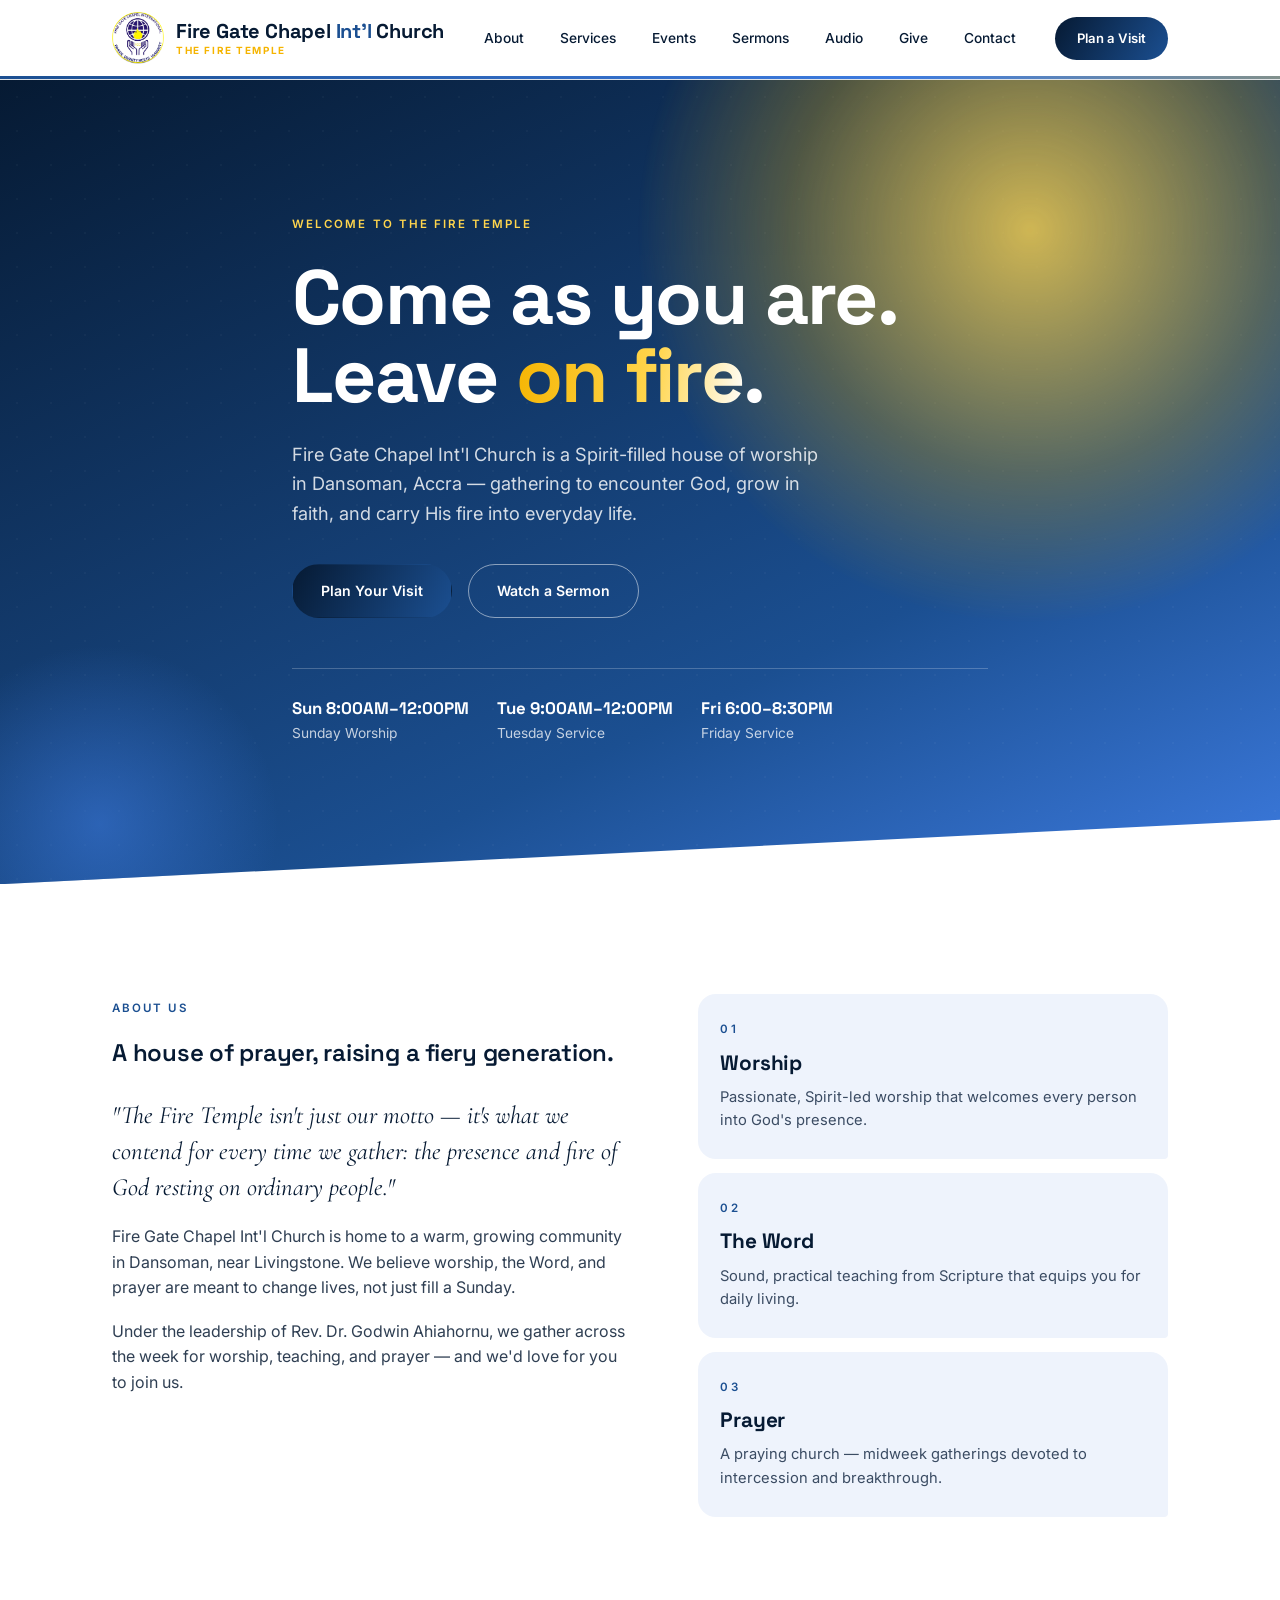
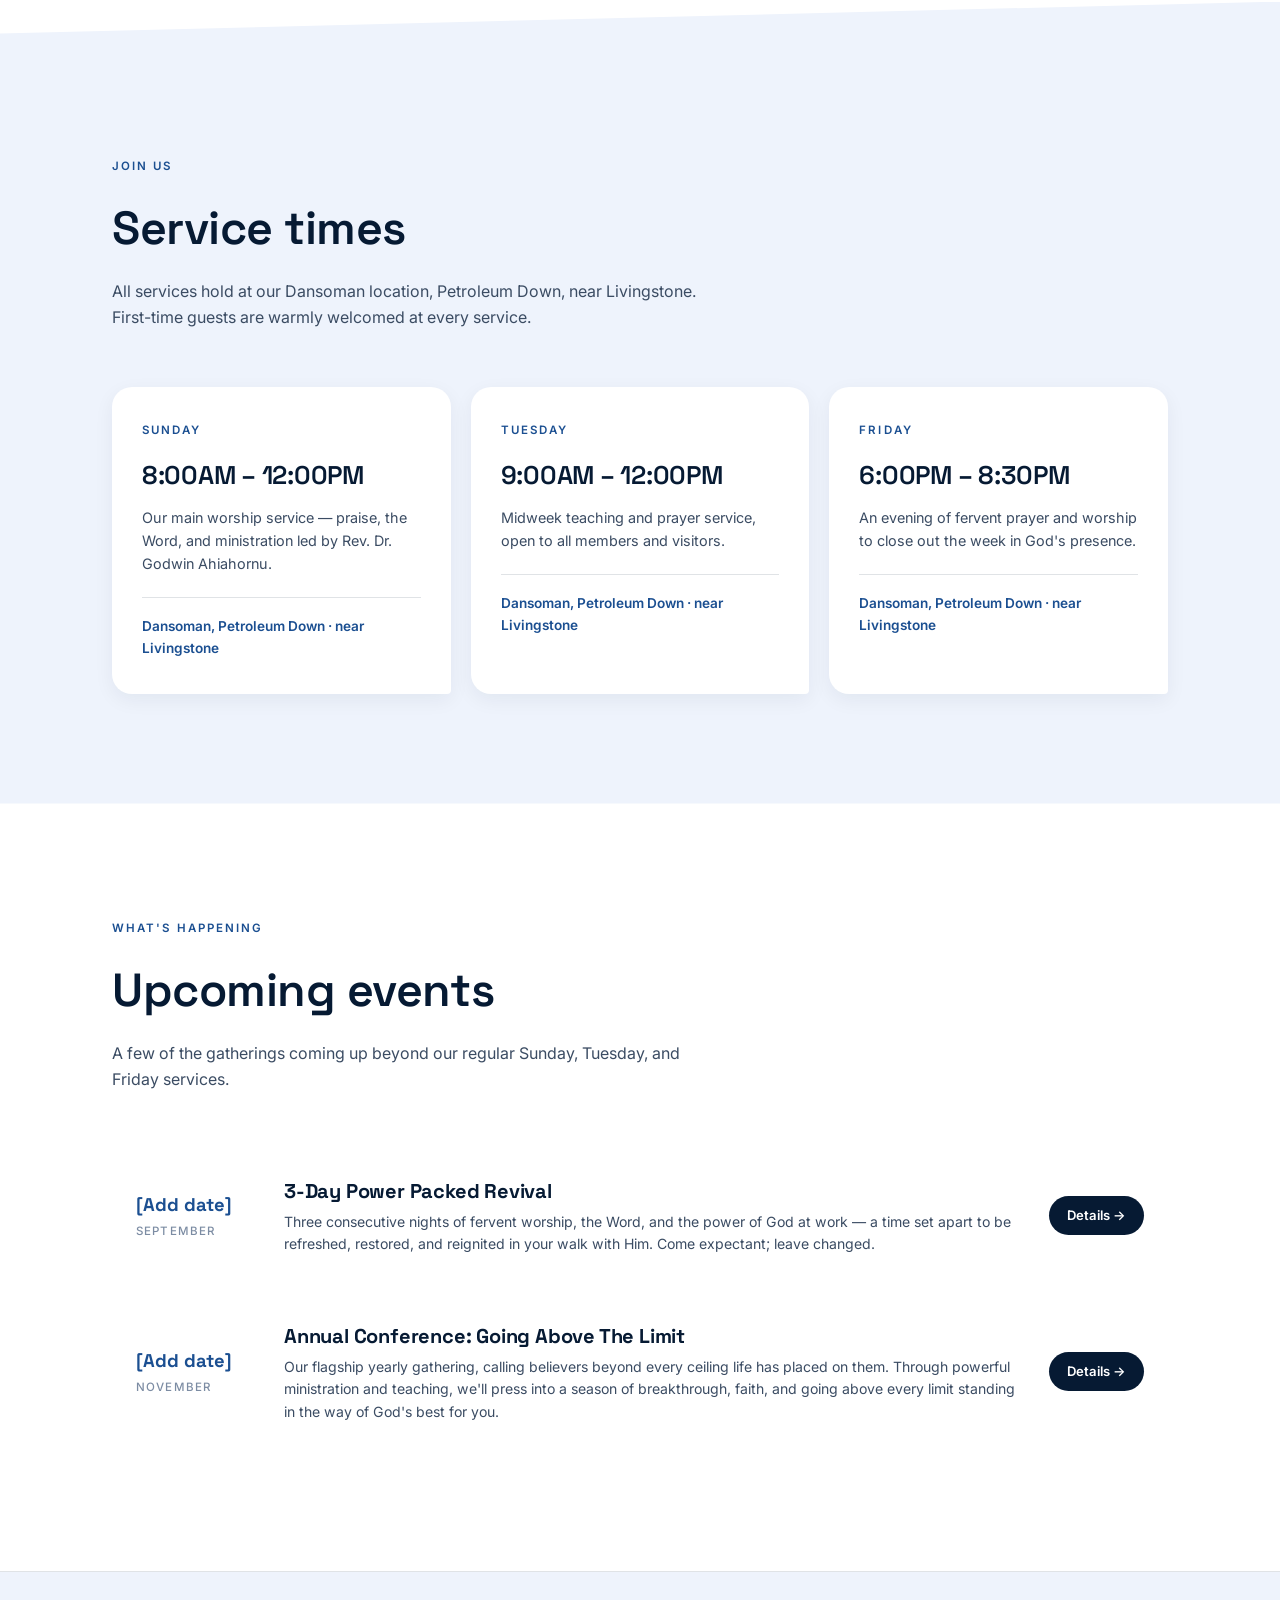
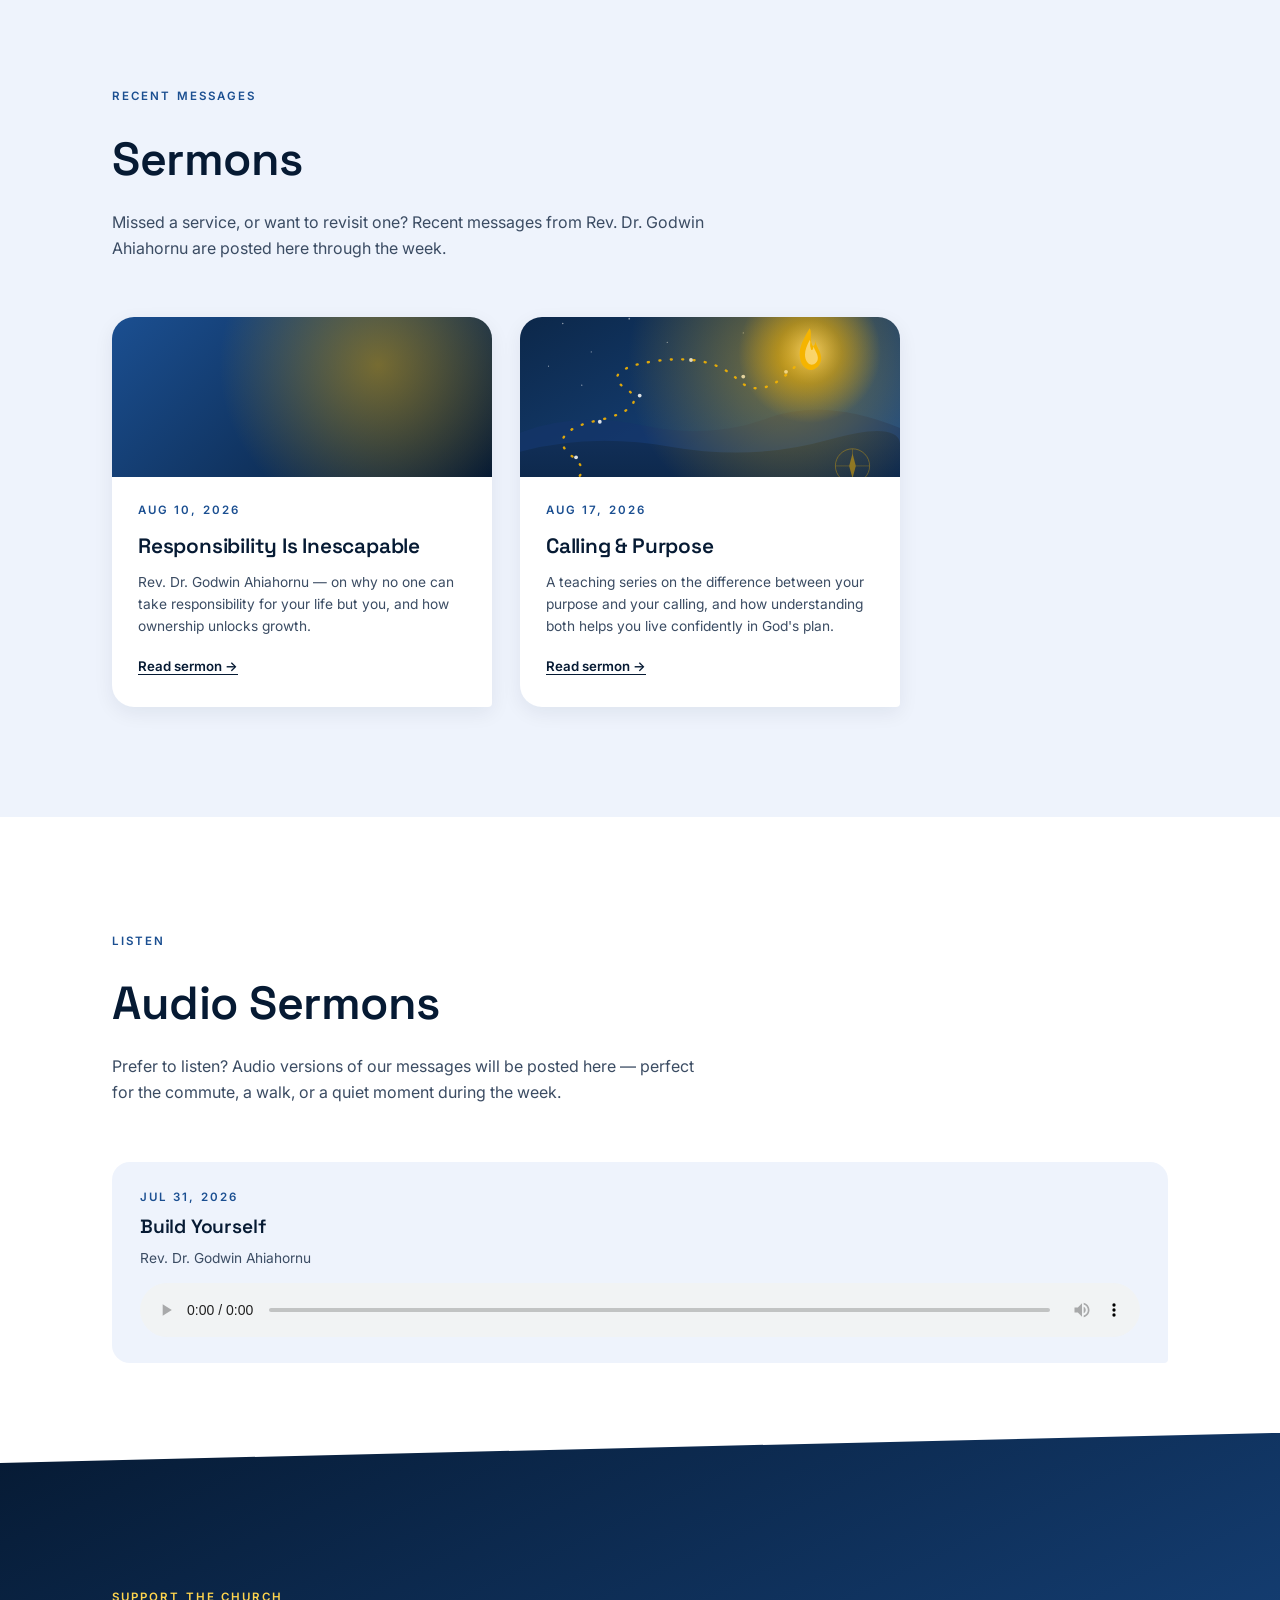
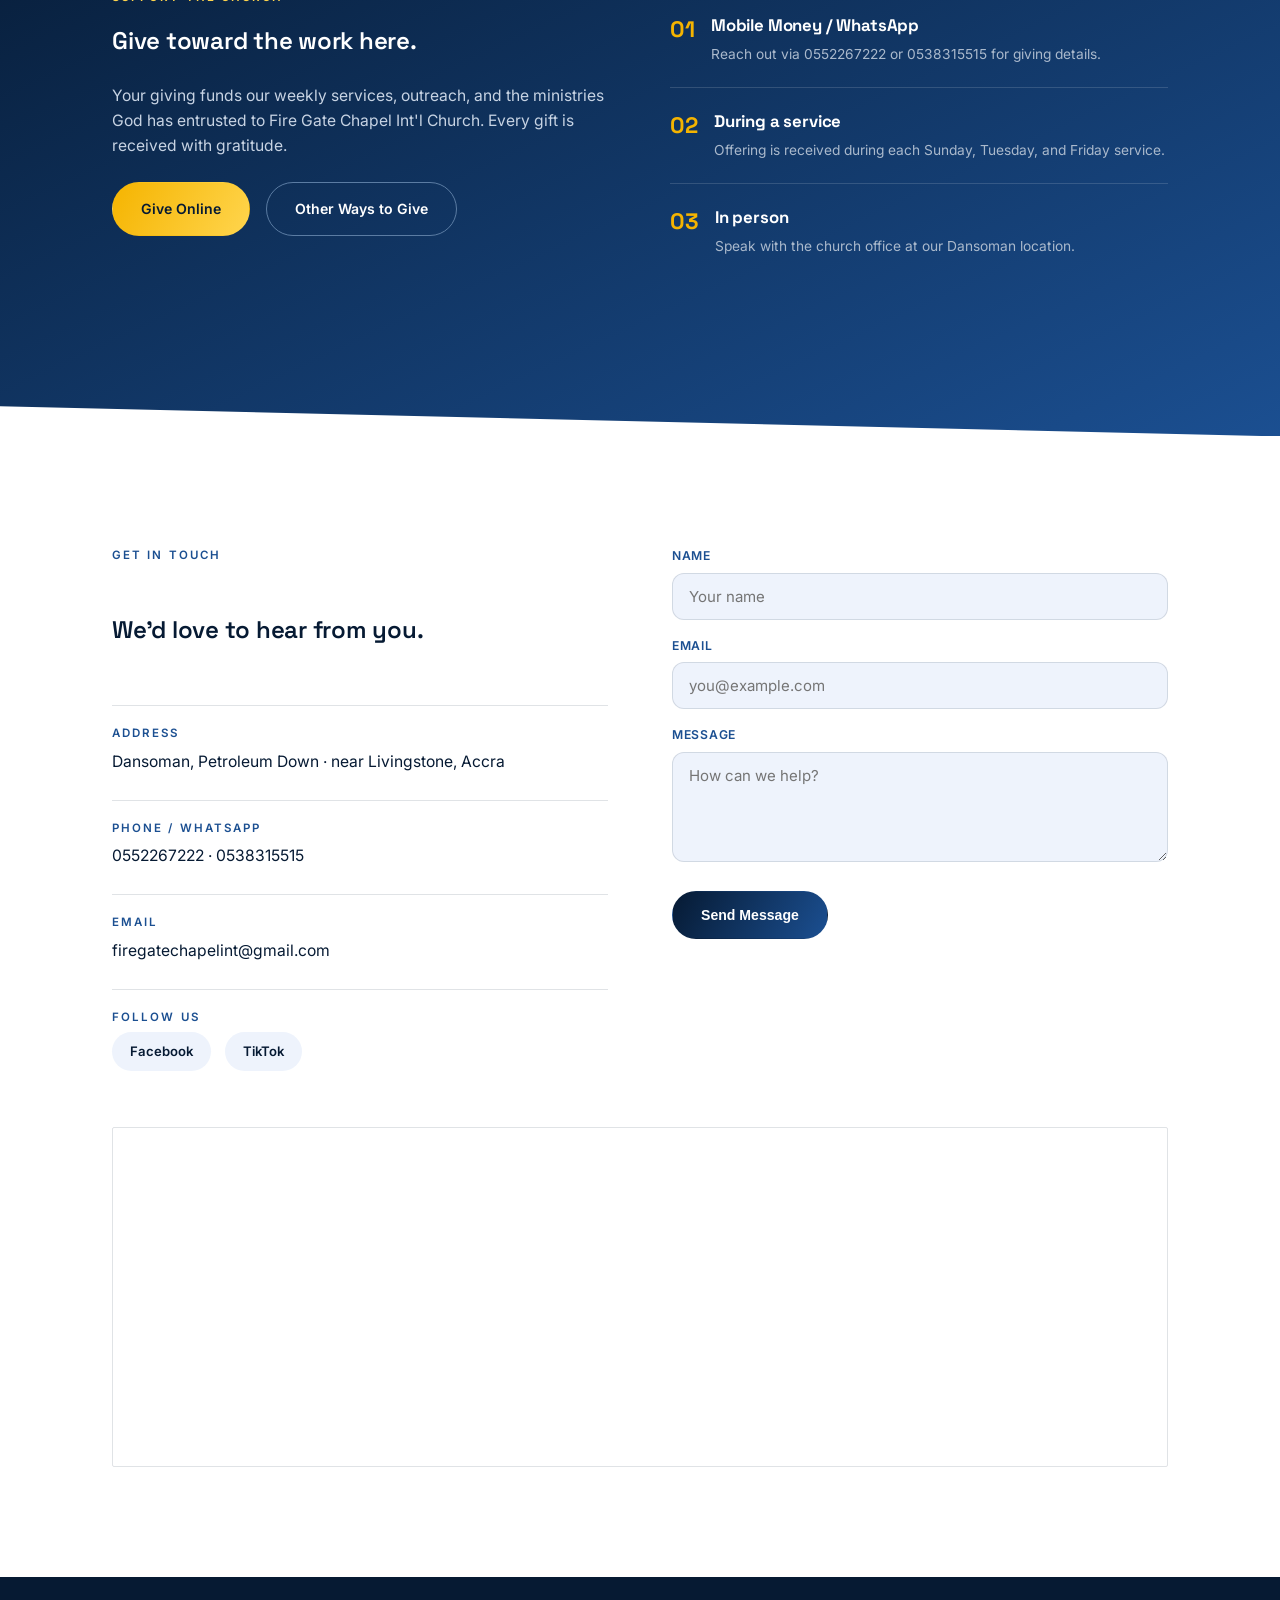
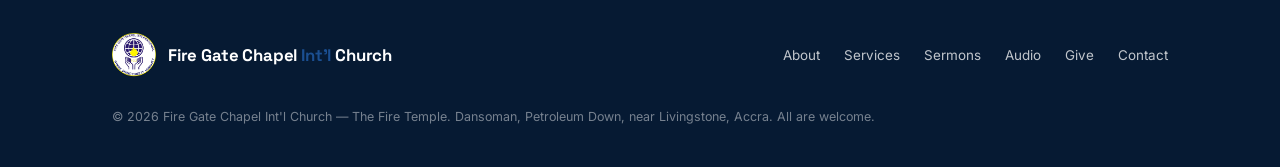
==== index.html @ 4eb9dcc4 "Add files via upload" ====
<!DOCTYPE html>
<html lang="en">
<head>
<meta charset="UTF-8">
<meta name="viewport" content="width=device-width, initial-scale=1.0">
<title>Fire Gate Chapel Int'l Church &mdash; The Fire Temple</title>
<link rel="preconnect" href="https://fonts.googleapis.com">
<link rel="preconnect" href="https://fonts.gstatic.com" crossorigin>
<link href="https://fonts.googleapis.com/css2?family=Cormorant:ital,wght@0,400;0,500;0,600;1,500&family=Space+Grotesk:wght@500;600;700&family=Inter:wght@400;500;600;700&display=swap" rel="stylesheet">
<link rel="stylesheet" href="style.css">
</head>
<body>

<header>
  <nav class="wrap">
    <div class="brand-lockup">
      <img src="logo.png" alt="Fire Gate Chapel Int'l Church logo" class="logo-img">
      <div class="brand">Fire Gate Chapel <span>Int'l</span> Church<small>The Fire Temple</small></div>
    </div>
    <div class="navlinks">
      <a href="#about">About</a>
      <a href="#services">Services</a>
      <a href="#events">Events</a>
      <a href="#sermons">Sermons</a>
      <a href="#audio-sermons">Audio</a>
      <a href="#give">Give</a>
      <a href="#contact">Contact</a>
    </div>
    <a class="nav-cta" href="#services">Plan a Visit</a>
  </nav>
</header>

<section class="hero">
  <div class="glow" aria-hidden="true"></div>
  <div class="glow-small" aria-hidden="true"></div>
  <div class="wrap hero-inner">
    <span class="eyebrow">Welcome to the Fire Temple</span>
    <h1>Come as you are.<br>Leave <em>on fire</em>.</h1>
    <p class="lede">Fire Gate Chapel Int'l Church is a Spirit-filled house of worship in Dansoman, Accra &mdash; gathering to encounter God, grow in faith, and carry His fire into everyday life.</p>
    <div class="hero-actions">
      <a class="btn btn-primary" href="#services">Plan Your Visit</a>
      <a class="btn btn-ghost" href="#sermons">Watch a Sermon</a>
    </div>
    <div class="hero-times">
      <div><strong>Sun 8:00AM&ndash;12:00PM</strong>Sunday Worship</div>
      <div><strong>Tue 9:00AM&ndash;12:00PM</strong>Tuesday Service</div>
      <div><strong>Fri 6:00&ndash;8:30PM</strong>Friday Service</div>
    </div>
  </div>
</section>

<section id="about">
  <div class="wrap about-grid">
    <div class="about-copy reveal">
      <span class="eyebrow">About us</span>
      <h2 style="margin:14px 0 26px;">A house of prayer, raising a fiery generation.</h2>
      <p>"The Fire Temple isn't just our motto &mdash; it's what we contend for every time we gather: the presence and fire of God resting on ordinary people."</p>
      <p>Fire Gate Chapel Int'l Church is home to a warm, growing community in Dansoman, near Livingstone. We believe worship, the Word, and prayer are meant to change lives, not just fill a Sunday.</p>
      <p>Under the leadership of Rev. Dr. Godwin Ahiahornu, we gather across the week for worship, teaching, and prayer &mdash; and we'd love for you to join us.</p>
    </div>
    <div class="values">
      <div class="value reveal">
        <span class="eyebrow">01</span>
        <h3>Worship</h3>
        <p>Passionate, Spirit-led worship that welcomes every person into God's presence.</p>
      </div>
      <div class="value reveal">
        <span class="eyebrow">02</span>
        <h3>The Word</h3>
        <p>Sound, practical teaching from Scripture that equips you for daily living.</p>
      </div>
      <div class="value reveal">
        <span class="eyebrow">03</span>
        <h3>Prayer</h3>
        <p>A praying church &mdash; midweek gatherings devoted to intercession and breakthrough.</p>
      </div>
    </div>
  </div>
</section>

<section id="services">
  <div class="wrap">
    <div class="section-head reveal">
      <span class="eyebrow">Join us</span>
      <h2>Service times</h2>
      <p>All services hold at our Dansoman location, Petroleum Down, near Livingstone. First-time guests are warmly welcomed at every service.</p>
    </div>
    <div class="times-grid">
      <div class="time-card reveal">
        <span class="eyebrow">Sunday</span>
        <h3>8:00AM &ndash; 12:00PM</h3>
        <p>Our main worship service &mdash; praise, the Word, and ministration led by Rev. Dr. Godwin Ahiahornu.</p>
        <div class="addr">Dansoman, Petroleum Down &middot; near Livingstone</div>
      </div>
      <div class="time-card reveal">
        <span class="eyebrow">Tuesday</span>
        <h3>9:00AM &ndash; 12:00PM</h3>
        <p>Midweek teaching and prayer service, open to all members and visitors.</p>
        <div class="addr">Dansoman, Petroleum Down &middot; near Livingstone</div>
      </div>
      <div class="time-card reveal">
        <span class="eyebrow">Friday</span>
        <h3>6:00PM &ndash; 8:30PM</h3>
        <p>An evening of fervent prayer and worship to close out the week in God's presence.</p>
        <div class="addr">Dansoman, Petroleum Down &middot; near Livingstone</div>
      </div>
    </div>
  </div>
</section>

<section id="events">
  <div class="wrap">
    <div class="section-head reveal">
      <span class="eyebrow">What's happening</span>
      <h2>Upcoming events</h2>
      <p>A few of the gatherings coming up beyond our regular Sunday, Tuesday, and Friday services.</p>
    </div>
    <div class="event-list">
      <div class="event-row reveal">
        <div class="event-date">[Add date]<span>September</span></div>
        <div class="event-info">
          <h3>3-Day Power Packed Revival</h3>
          <p>Three consecutive nights of fervent worship, the Word, and the power of God at work &mdash; a time set apart to be refreshed, restored, and reignited in your walk with Him. Come expectant; leave changed.</p>
        </div>
        <a class="event-link" href="#contact">Details &rarr;</a>
      </div>
      <div class="event-row reveal">
        <div class="event-date">[Add date]<span>November</span></div>
        <div class="event-info">
          <h3>Annual Conference: Going Above The Limit</h3>
          <p>Our flagship yearly gathering, calling believers beyond every ceiling life has placed on them. Through powerful ministration and teaching, we'll press into a season of breakthrough, faith, and going above every limit standing in the way of God's best for you.</p>
        </div>
        <a class="event-link" href="#contact">Details &rarr;</a>
      </div>
    </div>
  </div>
</section>

<section id="sermons">
  <div class="wrap">
    <div class="section-head reveal">
      <span class="eyebrow">Recent messages</span>
      <h2>Sermons</h2>
      <p>Missed a service, or want to revisit one? Recent messages from Rev. Dr. Godwin Ahiahornu are posted here through the week.</p>
    </div>
    <div class="sermon-grid">
      <a class="sermon-card reveal" href="sermon-responsibility.html">
        <div class="sermon-thumb"></div>
        <div class="sermon-body">
          <span class="eyebrow">Aug 10, 2026</span>
          <h3>Responsibility Is Inescapable</h3>
          <p>Rev. Dr. Godwin Ahiahornu &mdash; on why no one can take responsibility for your life but you, and how ownership unlocks growth.</p>
          <span style="font-size:0.83rem; font-weight:600; border-bottom:1px solid var(--ink);">Read sermon &rarr;</span>
        </div>
      </a>
      <a class="sermon-card reveal" href="sermon-calling-purpose.html">
        <div class="sermon-thumb" style="background:url('sermon-calling-purpose-cover.svg') center/cover no-repeat;"></div>
        <div class="sermon-body">
          <span class="eyebrow">Aug 17, 2026</span>
          <h3>Calling &amp; Purpose</h3>
          <p>A teaching series on the difference between your purpose and your calling, and how understanding both helps you live confidently in God's plan.</p>
          <span style="font-size:0.83rem; font-weight:600; border-bottom:1px solid var(--ink);">Read sermon &rarr;</span>
        </div>
      </a>
    </div>
  </div>
</section>

<section id="audio-sermons">
  <div class="wrap">
    <div class="section-head reveal">
      <span class="eyebrow">Listen</span>
      <h2>Audio Sermons</h2>
      <p>Prefer to listen? Audio versions of our messages will be posted here &mdash; perfect for the commute, a walk, or a quiet moment during the week.</p>
    </div>
    <div class="audio-list" id="audio-list">
      <div class="audio-item reveal">
        <div class="audio-info">
          <span class="eyebrow">Jul 31, 2026</span>
          <h3>Build Yourself</h3>
          <p>Rev. Dr. Godwin Ahiahornu</p>
        </div>
        <audio controls preload="none">
          <source src="sermon-build-yourself.aac" type="audio/aac">
          Your browser does not support the audio element.
        </audio>
      </div>
    </div>
  </div>
</section>

<section id="give">
  <div class="wrap give-grid">
    <div class="give-copy">
      <span class="eyebrow">Support the church</span>
      <h2 style="margin:14px 0 22px;">Give toward the work here.</h2>
      <p>Your giving funds our weekly services, outreach, and the ministries God has entrusted to Fire Gate Chapel Int'l Church. Every gift is received with gratitude.</p>
      <div class="hero-actions">
        <a class="btn btn-primary" href="#contact">Give Online</a>
        <a class="btn btn-ghost" href="#contact">Other Ways to Give</a>
      </div>
    </div>
    <div class="give-ways">
      <div class="give-way">
        <span class="num">01</span>
        <div><h3>Mobile Money / WhatsApp</h3><p>Reach out via 0552267222 or 0538315515 for giving details.</p></div>
      </div>
      <div class="give-way">
        <span class="num">02</span>
        <div><h3>During a service</h3><p>Offering is received during each Sunday, Tuesday, and Friday service.</p></div>
      </div>
      <div class="give-way">
        <span class="num">03</span>
        <div><h3>In person</h3><p>Speak with the church office at our Dansoman location.</p></div>
      </div>
    </div>
  </div>
</section>

<section id="contact">
  <div class="wrap contact-grid">
    <div class="contact-info">
      <span class="eyebrow">Get in touch</span>
      <h2 style="margin:14px 0 10px;">We'd love to hear from you.</h2>
      <div class="item" style="margin-top:20px;">
        <span class="eyebrow">Address</span>
        <p>Dansoman, Petroleum Down &middot; near Livingstone, Accra</p>
      </div>
      <div class="item">
        <span class="eyebrow">Phone / WhatsApp</span>
        <p>0552267222 &middot; 0538315515</p>
      </div>
      <div class="item">
        <span class="eyebrow">Email</span>
        <p>firegatechapelint@gmail.com</p>
      </div>
      <div class="item">
        <span class="eyebrow">Follow us</span>
        <div class="social-row">
          <a href="https://www.facebook.com/FireGateChapelInt" target="_blank" rel="noopener">Facebook</a>
          <a href="https://www.tiktok.com/@firegatechapel" target="_blank" rel="noopener">TikTok</a>
        </div>
      </div>
    </div>
    <form id="contact-form" name="contact" method="POST" data-netlify="true" netlify-honeypot="bot-field">
      <input type="hidden" name="form-name" value="contact">
      <p style="position:absolute; left:-9999px;">
        <label>Leave this field blank: <input name="bot-field"></label>
      </p>
      <div class="field">
        <label for="name">Name</label>
        <input id="name" name="name" type="text" placeholder="Your name" required>
      </div>
      <div class="field">
        <label for="email">Email</label>
        <input id="email" name="email" type="email" placeholder="you@example.com" required>
      </div>
      <div class="field">
        <label for="message">Message</label>
        <textarea id="message" name="message" placeholder="How can we help?" required></textarea>
      </div>
      <button type="submit" class="btn btn-primary">Send Message</button>
      <p id="form-status" style="font-size:0.86rem; color:var(--blue); display:none;">Thank you &mdash; your message has been sent. We'll get back to you soon.</p>
    </form>
  </div>
  <div class="wrap" style="margin-top:56px;">
    <iframe
      src="https://www.google.com/maps?q=5.5368967,-0.2725567&hl=en&z=16&output=embed"
      style="width:100%; height:340px; border:1px solid var(--line); border-radius:2px; display:block;"
      loading="lazy"
      referrerpolicy="no-referrer-when-downgrade"
      title="Map showing Fire Gate Chapel Int'l Church location in Dansoman, Accra">
    </iframe>
  </div>
</section>

<footer>
  <div class="wrap">
    <div class="footer-row">
      <div class="brand-lockup">
        <img src="logo.png" alt="Fire Gate Chapel Int'l Church logo" class="logo-img">
        <div class="brand">Fire Gate Chapel <span style="color:var(--blue);">Int'l</span> Church</div>
      </div>
      <div class="footer-links">
        <a href="#about">About</a>
        <a href="#services">Services</a>
        <a href="#sermons">Sermons</a>
        <a href="#audio-sermons">Audio</a>
        <a href="#give">Give</a>
        <a href="#contact">Contact</a>
      </div>
    </div>
    <p class="footer-fine">&copy; 2026 Fire Gate Chapel Int'l Church &mdash; The Fire Temple. Dansoman, Petroleum Down, near Livingstone, Accra. All are welcome.</p>
  </div>
</footer>

<script>
  var form = document.getElementById('contact-form');
  var status = document.getElementById('form-status');
  if (form) {
    form.addEventListener('submit', function (e) {
      e.preventDefault();
      var data = new FormData(form);
      fetch('/', {
        method: 'POST',
        headers: { 'Content-Type': 'application/x-www-form-urlencoded' },
        body: new URLSearchParams(data).toString()
      })
        .then(function () {
          form.reset();
          form.style.display = 'none';
          status.style.display = 'block';
        })
        .catch(function () {
          alert('Sorry, something went wrong sending your message. Please try again or reach us directly by phone or email.');
        });
    });
  }
</script>
<script src="script.js"></script>
</body>
</html>
---- style.css ----
:root{
    --ink:#061A33;
    --paper:#FFFFFF;
    --paper-2:#EEF3FC;
    --blue:#1B4F91;
    --blue-bright:#3D7BE0;
    --blue-dark:#061A33;
    --steel:#5B7CA3;
    --yellow:#F5B400;
    --yellow-bright:#FFD54D;
    --yellow-soft:#FDE7A8;
    --line: rgba(6,26,51,0.12);
    --max: 1120px;
    --radius: 10px;
  }

  *{box-sizing:border-box; margin:0; padding:0;}
  html{scroll-behavior:smooth;}
  body{
    background:var(--paper);
    color:var(--ink);
    font-family:'Inter', sans-serif;
    line-height:1.6;
    -webkit-font-smoothing:antialiased;
    overflow-x:hidden;
  }
  img{max-width:100%; display:block;}
  a{color:inherit;}
  ul{list-style:none;}

  h1,h2,h3, .display{
    font-family:'Space Grotesk', sans-serif;
    font-weight:600;
    letter-spacing:-0.01em;
    color:var(--ink);
  }

  .eyebrow{
    font-family:'Inter', sans-serif;
    font-size:0.72rem;
    letter-spacing:0.18em;
    text-transform:uppercase;
    color:var(--blue);
    font-weight:600;
  }

  .wrap{
    max-width:var(--max);
    margin:0 auto;
    padding:0 32px;
  }

  a:focus-visible, button:focus-visible, input:focus-visible, textarea:focus-visible{
    outline:2px solid var(--yellow);
    outline-offset:3px;
  }

  /* ---------- SCROLL REVEAL ---------- */
  .reveal{
    opacity:0;
    transform:translateY(28px);
    transition:opacity .7s ease, transform .7s cubic-bezier(.2,.7,.2,1);
  }
  .reveal.in-view{ opacity:1; transform:translateY(0); }
  @media (prefers-reduced-motion: reduce){
    .reveal{ opacity:1; transform:none; transition:none; }
  }

  /* ---------- NAV ---------- */
  header{
    position:sticky; top:0; z-index:50;
    background:rgba(255,255,255,0.88);
    backdrop-filter:blur(10px);
    border-bottom:1px solid var(--line);
  }
  header::after{
    content:"";
    display:block;
    height:3px;
    background:linear-gradient(90deg, var(--blue) 0%, var(--blue-bright) 35%, var(--yellow) 75%, var(--yellow-bright) 100%);
    background-size:200% 100%;
    animation:flow 6s linear infinite;
  }
  @keyframes flow{
    0%{ background-position:0% 0; }
    100%{ background-position:200% 0; }
  }
  @media (prefers-reduced-motion: reduce){
    header::after{ animation:none; }
  }
  nav.wrap{
    display:flex; align-items:center; justify-content:space-between;
    height:76px;
  }
  .brand{
    font-family:'Space Grotesk', sans-serif;
    font-size:1.25rem;
    font-weight:700;
    letter-spacing:-0.01em;
    line-height:1.2;
  }
  .brand span{color:var(--blue);}
  .brand small{
    display:block;
    font-family:'Inter';
    font-size:0.62rem;
    letter-spacing:0.16em;
    text-transform:uppercase;
    color:var(--yellow);
    font-weight:700;
    margin-top:2px;
  }
  .navlinks{
    display:flex; gap:32px;
    font-size:0.86rem;
    font-weight:500;
  }
  .navlinks a{
    position:relative;
    text-decoration:none;
    padding:6px 2px;
  }
  .navlinks a::after{
    content:"";
    position:absolute; left:0; right:100%; bottom:0;
    height:2px;
    background:linear-gradient(90deg, var(--blue), var(--yellow));
    transition:right .25s ease;
  }
  .navlinks a:hover::after{ right:0; }
  .nav-cta{
    background:linear-gradient(120deg, var(--ink), var(--blue));
    color:var(--paper);
    padding:11px 22px;
    font-size:0.82rem;
    font-weight:600;
    text-decoration:none;
    border-radius:100px;
    white-space:nowrap;
    transition:transform .2s ease, box-shadow .2s ease;
  }
  .nav-cta:hover{ transform:translateY(-1px); box-shadow:0 8px 20px rgba(27,79,145,0.35); }
  .nav-toggle{ display:none; background:none; border:none; cursor:pointer; }

  @media (max-width:900px){
    .navlinks{ display:none; }
    .nav-toggle{ display:block; }
  }

  /* ---------- HERO ---------- */
  .hero{
    position:relative;
    overflow:hidden;
    padding:130px 0 140px;
    background:linear-gradient(155deg, var(--ink) 0%, var(--blue) 68%, var(--blue-bright) 100%);
    clip-path:polygon(0 0, 100% 0, 100% 92%, 0 100%);
  }
  .hero::before{
    content:"";
    position:absolute; inset:0;
    background-image:radial-gradient(rgba(255,255,255,0.5) 1px, transparent 1px);
    background-size:34px 34px;
    opacity:0.06;
    pointer-events:none;
  }
  .glow{
    position:absolute;
    top:-260px; right:-160px;
    width:820px; height:820px;
    border-radius:50%;
    background:radial-gradient(circle, var(--yellow-bright) 0%, rgba(245,180,0,0.35) 42%, rgba(245,180,0,0) 68%);
    opacity:0.8;
    animation:breathe 8s ease-in-out infinite;
    pointer-events:none;
    filter:blur(2px);
  }
  .glow-small{
    position:absolute;
    bottom:-120px; left:-80px;
    width:360px; height:360px;
    border-radius:50%;
    background:radial-gradient(circle, rgba(61,123,224,0.55) 0%, rgba(61,123,224,0) 70%);
    animation:drift 11s ease-in-out infinite;
    pointer-events:none;
  }
  @keyframes breathe{
    0%,100%{ opacity:0.6; transform:scale(1); }
    50%{ opacity:0.95; transform:scale(1.08); }
  }
  @keyframes drift{
    0%,100%{ transform:translate(0,0); }
    50%{ transform:translate(24px,-18px); }
  }
  @media (prefers-reduced-motion: reduce){
    .glow, .glow-small{ animation:none; }
  }
  .hero-inner{
    position:relative;
    max-width:760px;
  }
  .hero .eyebrow{ color:var(--yellow-bright); }
  .hero h1{
    font-family:'Space Grotesk', sans-serif;
    font-weight:700;
    color:var(--paper);
    font-size:clamp(2.8rem, 6vw, 4.8rem);
    line-height:1.02;
    letter-spacing:-0.02em;
    margin:22px 0 26px;
  }
  .hero h1 em{
    font-style:normal;
    background:linear-gradient(100deg, var(--yellow) 0%, var(--yellow-bright) 60%, #FFFFFF 100%);
    -webkit-background-clip:text;
    background-clip:text;
    color:transparent;
  }
  .hero p.lede{
    font-size:1.14rem;
    max-width:540px;
    color:rgba(255,255,255,0.82);
    margin-bottom:36px;
  }
  .hero-actions{
    display:flex; gap:16px; flex-wrap:wrap;
    margin-bottom:50px;
  }
  .btn{
    display:inline-block;
    padding:15px 28px;
    font-size:0.88rem;
    font-weight:600;
    text-decoration:none;
    border-radius:100px;
    border:1px solid var(--ink);
    transition:background .2s ease, color .2s ease, transform .18s ease, box-shadow .2s ease;
  }
  .btn-primary{ background:linear-gradient(120deg, var(--ink), var(--blue)); color:var(--paper); border-color:transparent; }
  .btn-primary:hover{ transform:translateY(-2px); box-shadow:0 10px 26px rgba(6,26,51,0.35); }
  .btn-ghost{ background:transparent; color:var(--paper); border-color:rgba(255,255,255,0.5); }
  .btn-ghost:hover{ background:rgba(255,255,255,0.12); transform:translateY(-2px); }
  .btn-accent{ background:linear-gradient(120deg, var(--yellow), var(--yellow-bright)); border-color:transparent; color:var(--ink); }
  .btn-accent:hover{ transform:translateY(-2px); box-shadow:0 10px 26px rgba(245,180,0,0.4); }

  .hero-times{
    display:flex; gap:28px; flex-wrap:wrap;
    border-top:1px solid rgba(255,255,255,0.22);
    padding-top:26px;
  }
  .hero-times div{ font-size:0.86rem; color:rgba(255,255,255,0.75); }
  .hero-times strong{ display:block; font-size:1.05rem; font-family:'Space Grotesk', sans-serif; font-weight:700; color:var(--paper); }

  /* ---------- SECTION SHARED ---------- */
  section{ padding:110px 0; position:relative; }
  .section-head{
    max-width:600px;
    margin-bottom:56px;
  }
  .section-head h2{
    font-size:clamp(2.1rem, 3.8vw, 2.9rem);
    margin-top:14px;
  }
  .section-head p{
    color:#3B4C63;
    margin-top:14px;
    font-size:1rem;
  }

  /* ---------- ABOUT ---------- */
  #about{ background:var(--paper); border-bottom:1px solid var(--line); }
  .about-grid{
    display:grid;
    grid-template-columns:1.1fr 1fr;
    gap:70px;
    align-items:start;
  }
  .about-copy p{ margin-bottom:18px; color:#2F3F53; }
  .about-copy p:first-of-type{
    font-family:'Cormorant', serif;
    font-size:1.55rem;
    font-style:italic;
    color:var(--ink);
    line-height:1.45;
  }
  .values{ display:flex; flex-direction:column; gap:0; }
  .value{
    padding:26px 22px;
    border-radius:18px 18px 4px 18px;
    background:var(--paper-2);
    margin-bottom:14px;
    transition:transform .2s ease, box-shadow .2s ease;
  }
  .value:hover{ transform:translateY(-3px); box-shadow:0 12px 28px rgba(6,26,51,0.1); }
  .value .eyebrow{ margin-bottom:8px; display:block; }
  .value h3{ font-size:1.3rem; font-weight:700; margin-bottom:6px; }
  .value p{ font-size:0.92rem; color:#3B4C63; }

  @media (max-width:860px){
    .about-grid{ grid-template-columns:1fr; gap:40px; }
  }

  /* ---------- SERVICE TIMES ---------- */
  #services{
    background:var(--paper-2);
    clip-path:polygon(0 4%, 100% 0, 100% 100%, 0 100%);
    margin-top:-40px;
    padding-top:150px;
  }
  .times-grid{
    display:grid;
    grid-template-columns:repeat(3, 1fr);
    gap:20px;
  }
  .time-card{
    background:var(--paper);
    padding:34px 30px;
    border-radius:20px 20px 4px 20px;
    box-shadow:0 6px 20px rgba(6,26,51,0.06);
    transition:transform .2s ease, box-shadow .2s ease;
  }
  .time-card:hover{ transform:translateY(-4px); box-shadow:0 16px 34px rgba(6,26,51,0.14); }
  .time-card .eyebrow{ margin-bottom:16px; display:block; }
  .time-card h3{ font-size:1.6rem; margin-bottom:10px; }
  .time-card p{ font-size:0.9rem; color:#3B4C63; }
  .time-card .addr{
    margin-top:22px; padding-top:18px; border-top:1px solid var(--line);
    font-size:0.85rem; color:var(--blue); font-weight:600;
  }

  @media (max-width:860px){
    .times-grid{ grid-template-columns:1fr; }
  }

  /* ---------- EVENTS ---------- */
  #events{ background:var(--paper); border-bottom:1px solid var(--line); }
  .event-row{
    display:grid;
    grid-template-columns:120px 1fr auto;
    gap:28px;
    align-items:center;
    padding:26px 24px;
    border-radius:16px;
    margin-bottom:12px;
    transition:background .2s ease, transform .2s ease;
  }
  .event-row:hover{ background:var(--paper-2); transform:translateX(4px); }
  .event-date{
    font-family:'Space Grotesk', sans-serif;
    font-size:1.15rem;
    font-weight:700;
    color:var(--blue);
  }
  .event-date span{ display:block; font-family:'Inter'; font-size:0.72rem; letter-spacing:0.1em; text-transform:uppercase; color:#7C8CA3; font-weight:500; margin-top:2px; }
  .event-info h3{ font-size:1.25rem; font-weight:700; margin-bottom:4px; }
  .event-info p{ font-size:0.88rem; color:#3B4C63; }
  .event-link{
    font-size:0.82rem; font-weight:600; text-decoration:none;
    padding:9px 18px; border-radius:100px; background:var(--ink); color:var(--paper);
    white-space:nowrap; transition:background .2s ease, transform .2s ease;
  }
  .event-link:hover{ background:var(--blue); transform:translateY(-1px); }

  @media (max-width:640px){
    .event-row{ grid-template-columns:1fr; gap:8px; }
    .event-link{ justify-self:start; }
  }

  /* ---------- SERMONS ---------- */
  #sermons{ background:var(--paper-2); }
  .sermon-grid{
    display:flex;
    flex-wrap:wrap;
    gap:28px;
  }
  .sermon-card{
    border:none;
    overflow:hidden;
    background:var(--paper);
    flex:1 1 320px;
    max-width:380px;
    display:block;
    text-decoration:none;
    color:inherit;
    border-radius:22px 22px 4px 22px;
    box-shadow:0 6px 20px rgba(6,26,51,0.07);
    transition:box-shadow .25s ease, transform .2s ease;
  }
  .sermon-card:hover{
    box-shadow:0 18px 38px rgba(6,26,51,0.18);
    transform:translateY(-5px) scale(1.01);
  }
  .sermon-thumb{
    height:160px;
    background:linear-gradient(135deg, var(--blue) 0%, var(--ink) 100%);
    position:relative;
  }
  .sermon-thumb::after{
    content:"";
    position:absolute; inset:0;
    background:radial-gradient(circle at 70% 30%, var(--yellow) 0%, transparent 55%);
    opacity:0.45;
  }
  .sermon-body{ padding:24px 26px 28px; }
  .sermon-body .eyebrow{ margin-bottom:10px; display:block; }
  .sermon-body h3{ font-size:1.3rem; margin-bottom:8px; }
  .sermon-body p{ font-size:0.86rem; color:#3B4C63; margin-bottom:16px; }
  .sermon-body a{ font-size:0.83rem; font-weight:600; text-decoration:none; border-bottom:1px solid var(--ink); }

  @media (max-width:860px){
    .sermon-grid{ grid-template-columns:1fr; }
  }

  /* ---------- AUDIO SERMONS ---------- */
  #audio-sermons{ background:var(--paper); }
  .audio-list{ display:flex; flex-direction:column; gap:14px; }
  .audio-item{
    background:var(--paper-2);
    padding:26px 28px;
    display:flex; flex-direction:column; gap:14px;
    border-radius:18px 18px 4px 18px;
  }
  .audio-info{ display:flex; flex-direction:column; gap:4px; }
  .audio-info .eyebrow{ margin-bottom:2px; }
  .audio-info h3{ font-size:1.2rem; }
  .audio-info p{ font-size:0.86rem; color:#3B4C63; }
  .audio-item audio{ width:100%; accent-color:var(--blue); }
  .audio-empty{
    border:1.5px dashed var(--line);
    border-radius:18px;
    padding:48px 28px;
    text-align:center;
    color:#5B6B80;
    font-size:0.92rem;
  }

  /* ---------- GIVE ---------- */
  #give{
    background:linear-gradient(155deg, var(--ink) 0%, var(--blue) 100%);
    color:var(--paper);
    clip-path:polygon(0 5%, 100% 0, 100% 100%, 0 95%);
    margin:-40px 0;
    padding:150px 0;
  }
  #give .eyebrow{ color:var(--yellow-bright); }
  #give h2{ color:var(--paper); }
  #give .section-head p{ color:#C7D3E3; }
  .give-grid{
    display:grid;
    grid-template-columns:1fr 1fr;
    gap:60px;
    align-items:center;
  }
  .give-copy p{ color:#C7D3E3; margin-bottom:24px; font-size:0.98rem; }
  #give .btn-primary{ background:linear-gradient(120deg, var(--yellow), var(--yellow-bright)); color:var(--ink); }
  #give .btn-primary:hover{ box-shadow:0 10px 26px rgba(245,180,0,0.4); }
  #give .btn-ghost{ border-color:var(--steel); color:var(--paper); }
  #give .btn-ghost:hover{ background:rgba(255,255,255,0.12); }
  .give-ways{ display:flex; flex-direction:column; gap:22px; }
  .give-way{ display:flex; gap:16px; align-items:flex-start; border-top:1px solid rgba(255,255,255,0.14); padding-top:20px; }
  .give-way:first-child{ border-top:none; padding-top:0; }
  .give-way .num{ font-family:'Space Grotesk', sans-serif; font-weight:700; font-size:1.4rem; color:var(--yellow); }
  .give-way h3{ font-size:1.05rem; color:var(--paper); font-weight:700; margin-bottom:4px; }
  .give-way p{ font-size:0.86rem; color:#AAB9CC; }

  @media (max-width:860px){
    .give-grid{ grid-template-columns:1fr; gap:36px; }
  }

  /* ---------- CONTACT ---------- */
  #contact{ padding-top:150px; }
  .contact-grid{
    display:grid;
    grid-template-columns:1fr 1fr;
    gap:64px;
  }
  .contact-info{ display:flex; flex-direction:column; gap:26px; }
  .contact-info .item{ border-top:1px solid var(--line); padding-top:18px; }
  .contact-info .item:first-child{ border-top:none; padding-top:0; }
  .contact-info .eyebrow{ margin-bottom:6px; display:block; }
  .contact-info p{ font-size:0.98rem; }
  .social-row{ display:flex; gap:14px; margin-top:6px; }
  .social-row a{
    font-size:0.82rem; font-weight:600; text-decoration:none;
    background:var(--paper-2); padding:9px 18px; border-radius:100px;
    transition:background .2s ease, color .2s ease, transform .2s ease;
  }
  .social-row a:hover{ background:var(--ink); color:var(--paper); transform:translateY(-1px); }

  form{ display:flex; flex-direction:column; gap:16px; }
  .field label{
    display:block; font-size:0.76rem; font-weight:600; letter-spacing:0.06em;
    text-transform:uppercase; color:var(--blue); margin-bottom:7px;
  }
  .field input, .field textarea{
    width:100%;
    border:1px solid var(--line);
    background:var(--paper-2);
    padding:13px 16px;
    font-family:'Inter', sans-serif;
    font-size:0.94rem;
    color:var(--ink);
    border-radius:12px;
    transition:border-color .2s ease;
  }
  .field input:focus, .field textarea:focus{ border-color:var(--blue); }
  .field textarea{ resize:vertical; min-height:110px; }
  form .btn{ align-self:flex-start; margin-top:6px; cursor:pointer; }

  @media (max-width:860px){
    .contact-grid{ grid-template-columns:1fr; gap:44px; }
  }

  /* ---------- FOOTER ---------- */
  footer{
    padding:56px 0 40px;
    background:var(--ink);
    color:rgba(255,255,255,0.85);
  }
  footer .brand{ color:var(--paper); }
  footer .eyebrow{ color:var(--yellow-bright); }
  .footer-row{
    display:flex; justify-content:space-between; align-items:center; flex-wrap:wrap; gap:20px;
  }
  .footer-row .brand{ font-size:1.05rem; }
  .footer-links{ display:flex; gap:24px; font-size:0.84rem; flex-wrap:wrap; }
  .footer-links a{ text-decoration:none; color:rgba(255,255,255,0.75); }
  .footer-links a:hover{ color:var(--yellow-bright); }
  .footer-fine{ margin-top:30px; font-size:0.78rem; color:rgba(255,255,255,0.45); }

  .brand-lockup{ display:flex; align-items:center; gap:12px; }
  .logo-img{ height:52px; width:52px; object-fit:contain; }
  footer .logo-img{ height:44px; width:44px; }
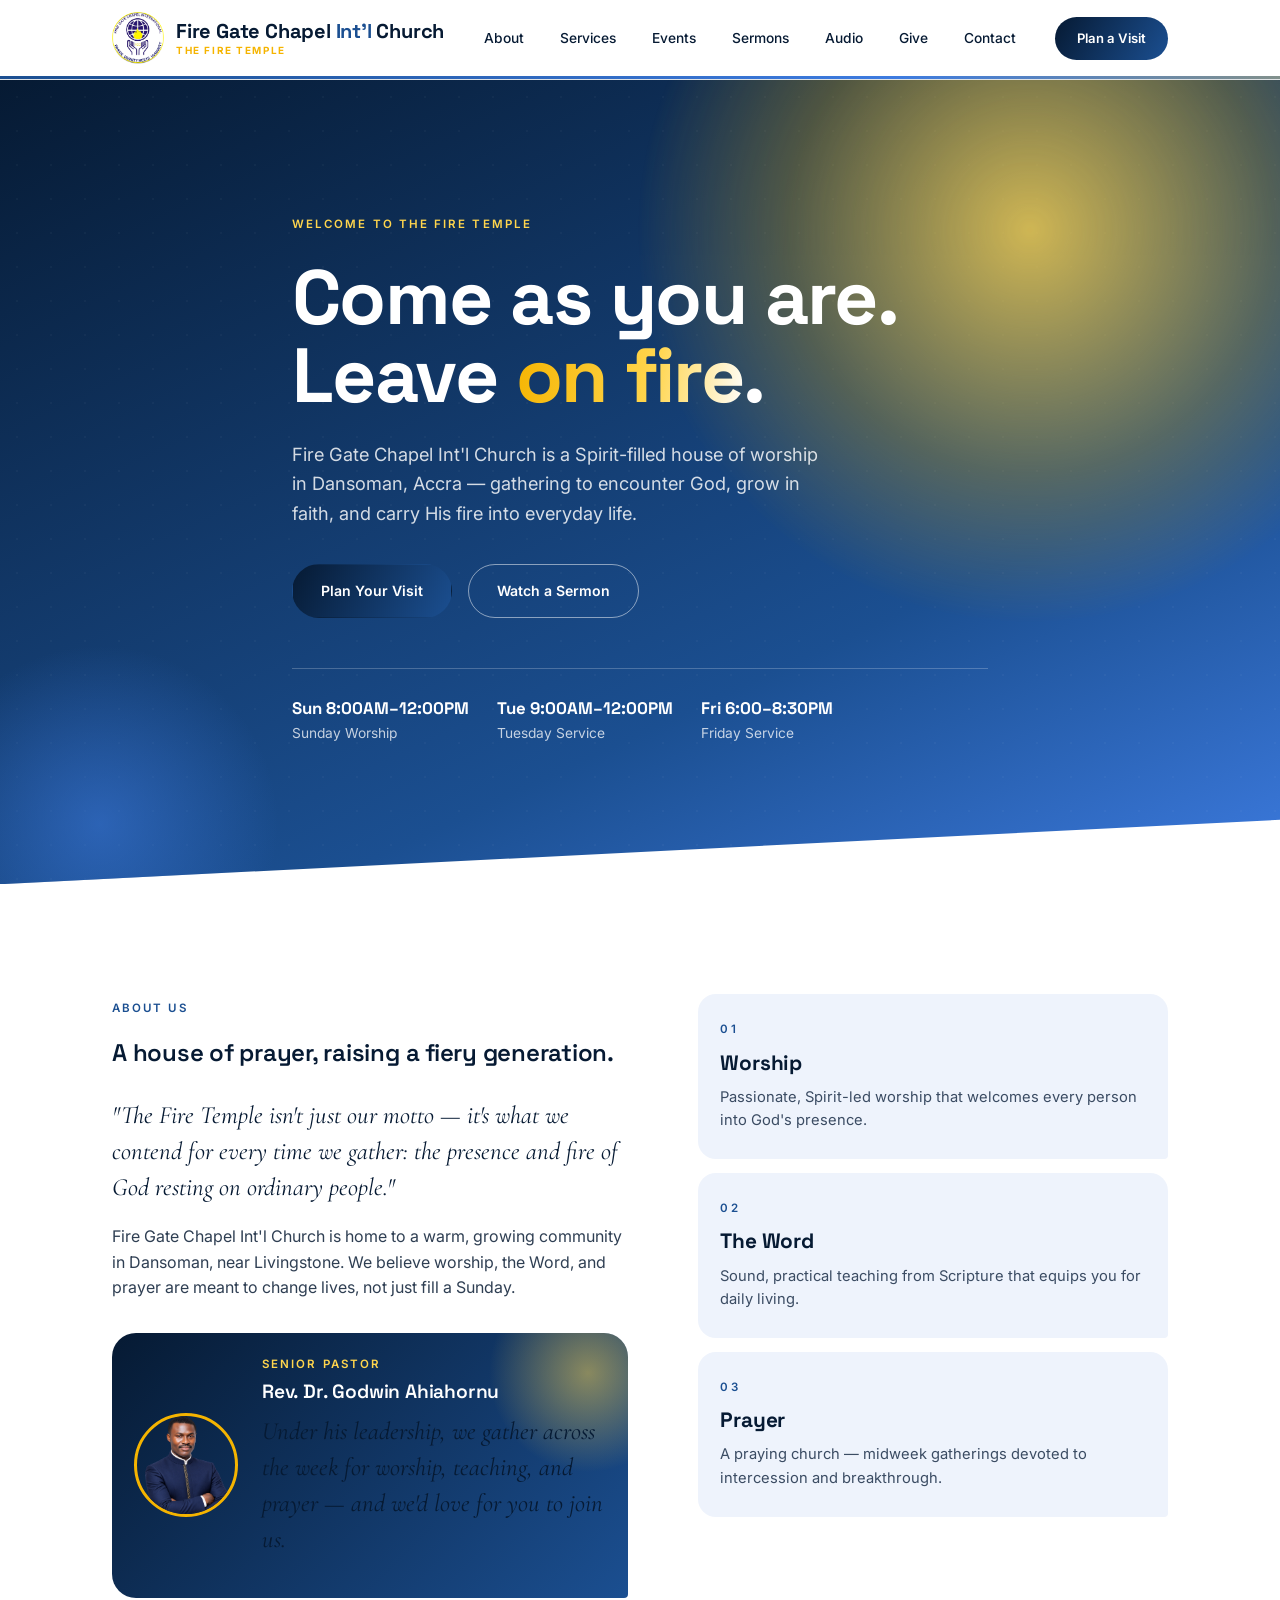
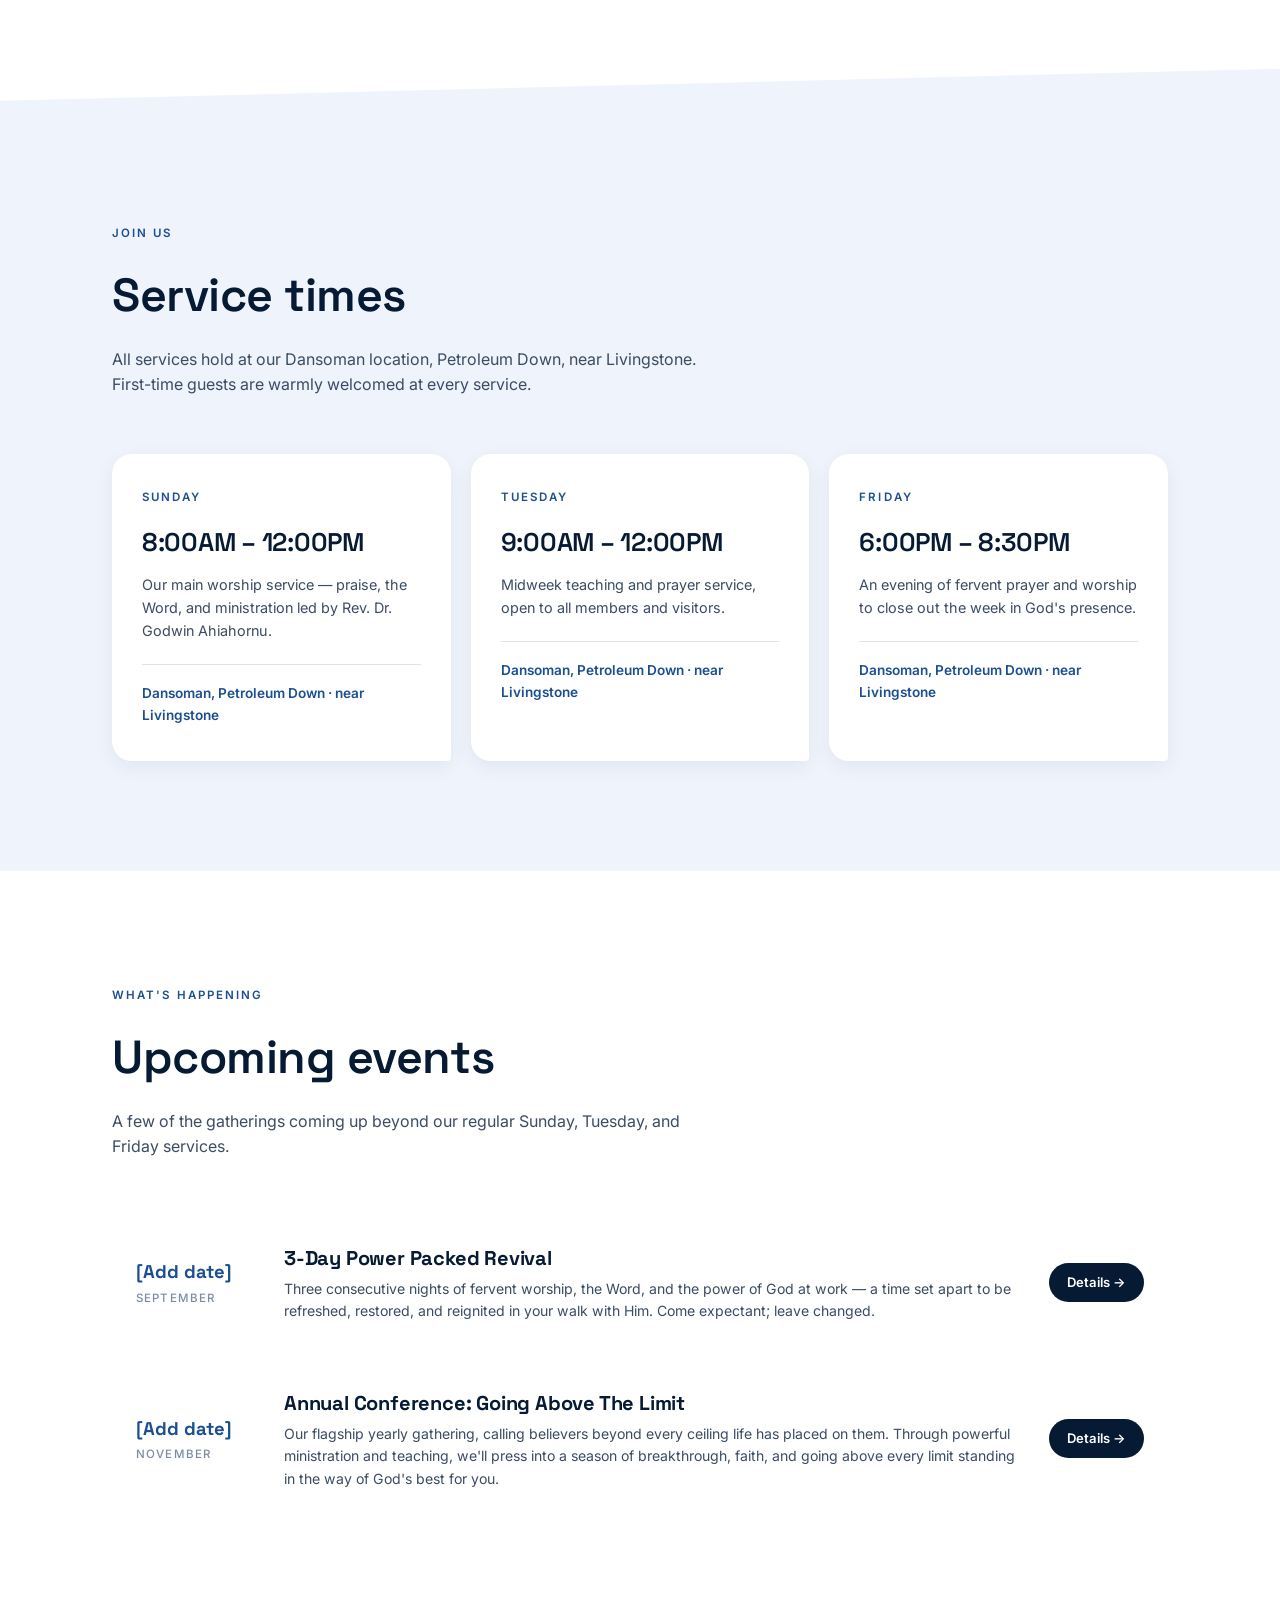
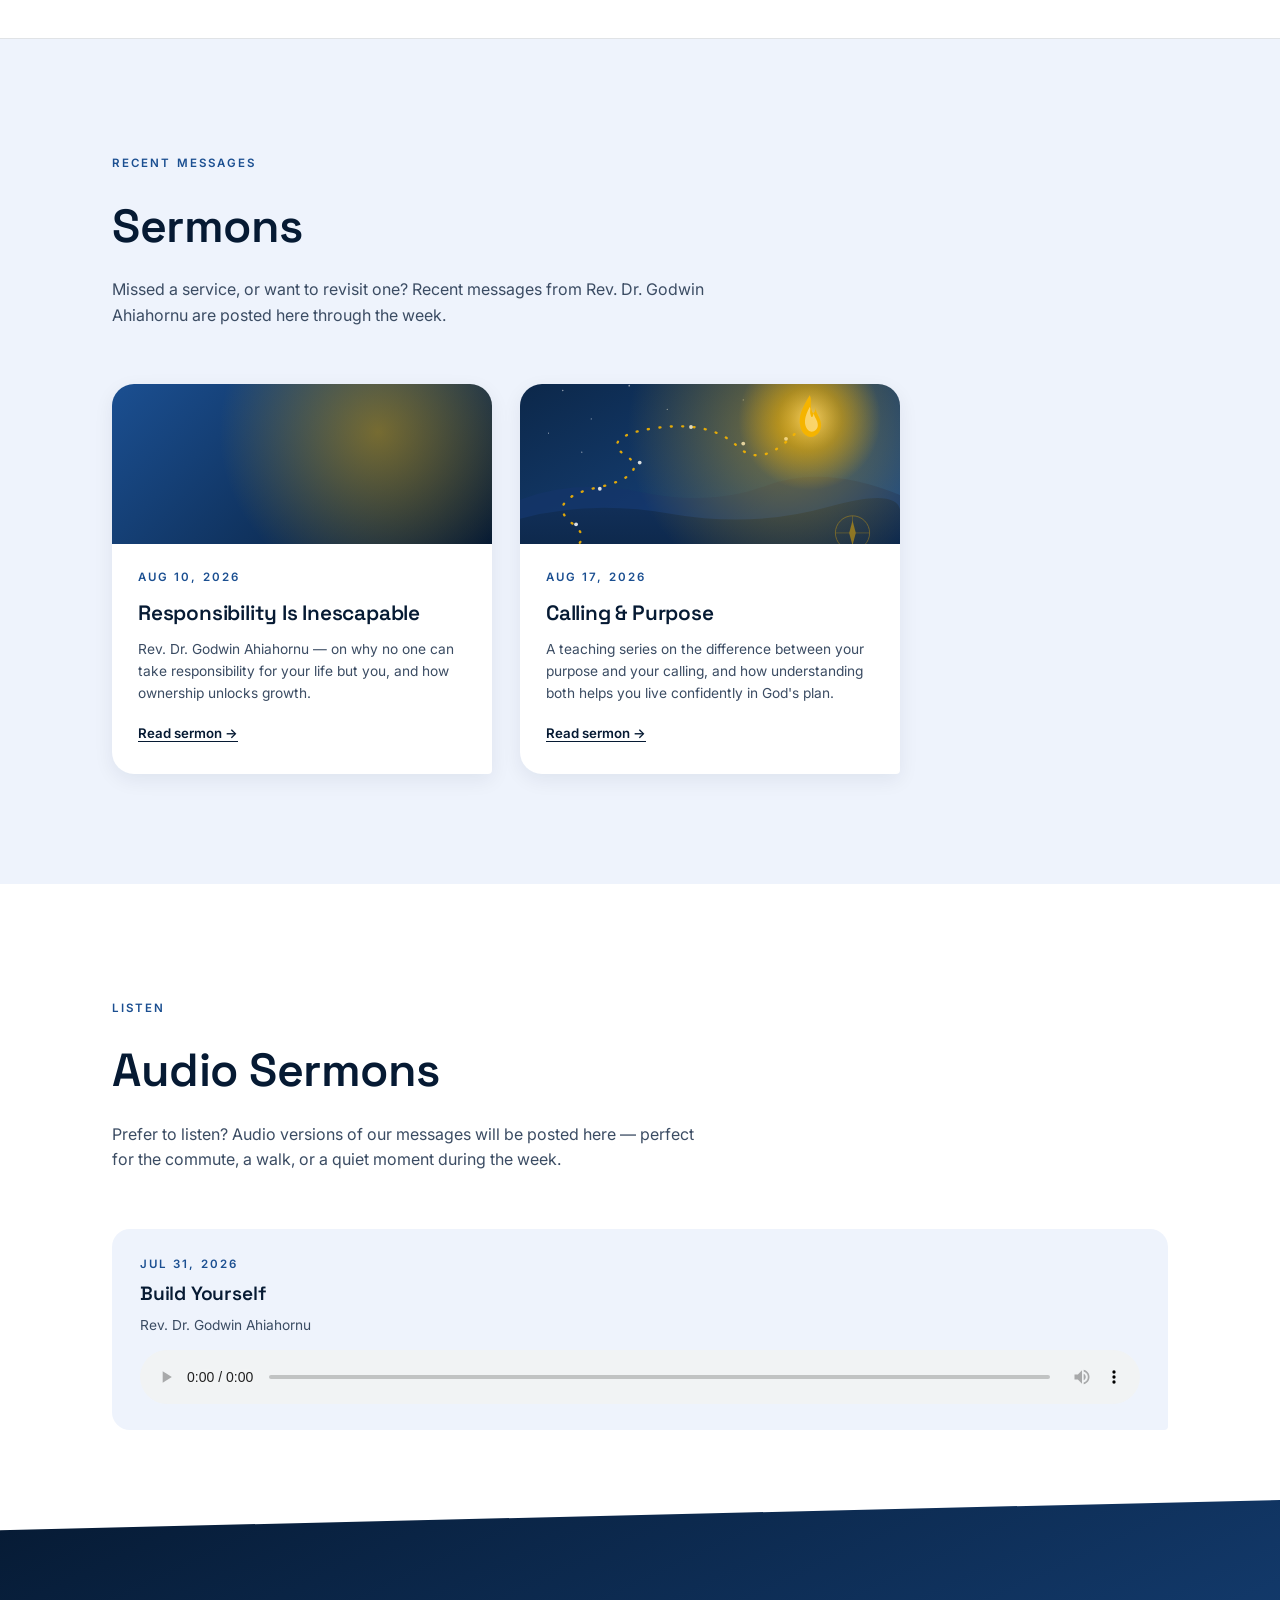
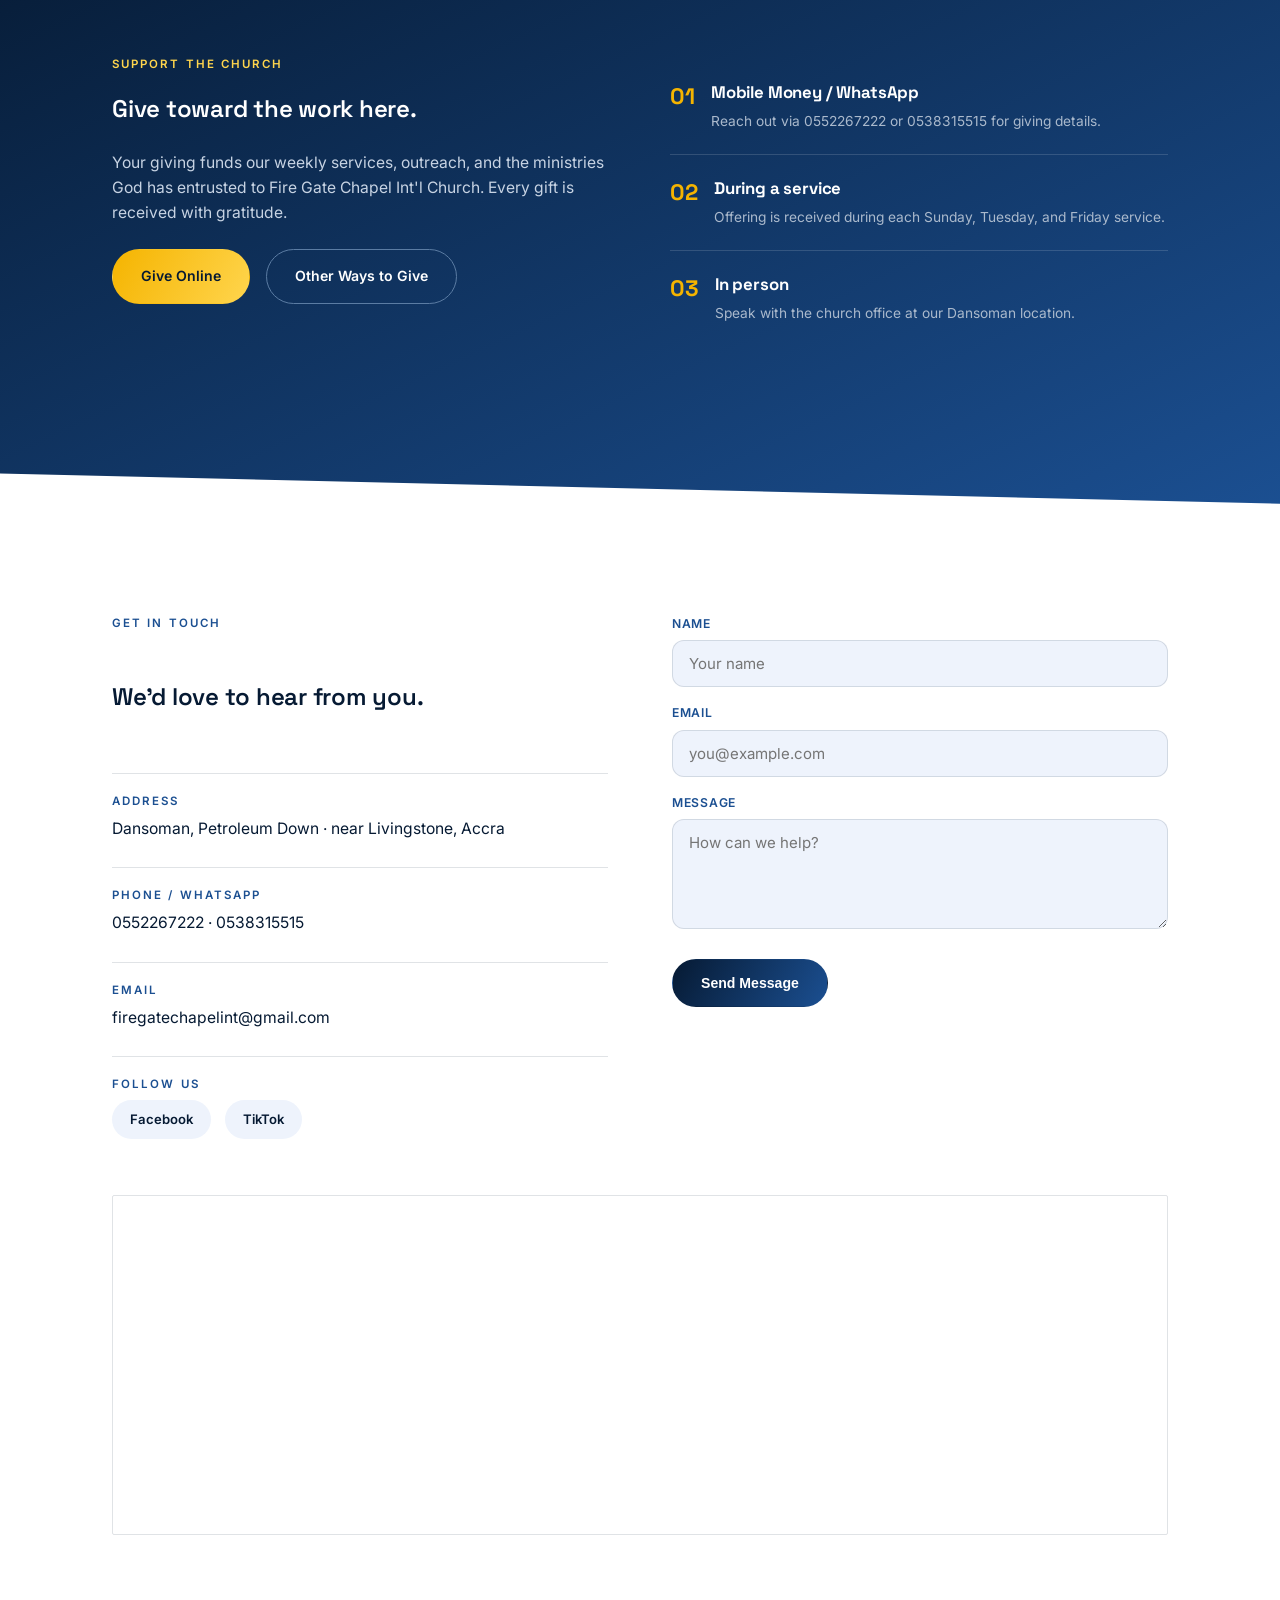
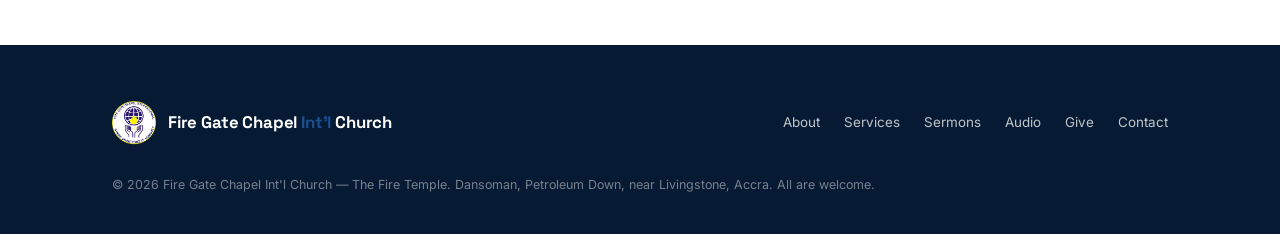
==== commit a472c52d: "Add files via upload" ====
--- a/index.html
+++ b/index.html
@@ -56,7 +56,17 @@
       <h2 style="margin:14px 0 26px;">A house of prayer, raising a fiery generation.</h2>
       <p>"The Fire Temple isn't just our motto &mdash; it's what we contend for every time we gather: the presence and fire of God resting on ordinary people."</p>
       <p>Fire Gate Chapel Int'l Church is home to a warm, growing community in Dansoman, near Livingstone. We believe worship, the Word, and prayer are meant to change lives, not just fill a Sunday.</p>
-      <p>Under the leadership of Rev. Dr. Godwin Ahiahornu, we gather across the week for worship, teaching, and prayer &mdash; and we'd love for you to join us.</p>
+
+      <div class="pastor-card reveal">
+        <div class="pastor-photo-wrap">
+          <img src="pastor.png" alt="Rev. Dr. Godwin Ahiahornu" class="pastor-photo">
+        </div>
+        <div class="pastor-info">
+          <span class="eyebrow">Senior Pastor</span>
+          <h3>Rev. Dr. Godwin Ahiahornu</h3>
+          <p>Under his leadership, we gather across the week for worship, teaching, and prayer &mdash; and we'd love for you to join us.</p>
+        </div>
+      </div>
     </div>
     <div class="values">
       <div class="value reveal">
--- a/style.css
+++ b/style.css
@@ -295,6 +295,46 @@
   .value h3{ font-size:1.3rem; font-weight:700; margin-bottom:6px; }
   .value p{ font-size:0.92rem; color:#3B4C63; }
 
+  .pastor-card{
+    margin-top:32px;
+    display:flex;
+    align-items:center;
+    gap:24px;
+    background:linear-gradient(135deg, var(--ink) 0%, var(--blue) 100%);
+    border-radius:24px 24px 4px 24px;
+    padding:22px;
+    position:relative;
+    overflow:hidden;
+  }
+  .pastor-card::before{
+    content:"";
+    position:absolute;
+    top:-60px; right:-60px;
+    width:200px; height:200px;
+    border-radius:50%;
+    background:radial-gradient(circle, var(--yellow-bright) 0%, rgba(245,180,0,0) 70%);
+    opacity:0.5;
+    pointer-events:none;
+  }
+  .pastor-photo-wrap{
+    flex:0 0 auto;
+    width:104px; height:104px;
+    border-radius:50%;
+    overflow:hidden;
+    border:3px solid var(--yellow);
+    position:relative;
+    z-index:1;
+  }
+  .pastor-photo{ width:100%; height:100%; object-fit:cover; object-position:top center; }
+  .pastor-info{ position:relative; z-index:1; }
+  .pastor-info .eyebrow{ color:var(--yellow-bright); margin-bottom:4px; display:block; }
+  .pastor-info h3{ color:var(--paper); font-size:1.2rem; margin-bottom:6px; }
+  .pastor-info p{ color:rgba(255,255,255,0.82); font-size:0.88rem; }
+
+  @media (max-width:500px){
+    .pastor-card{ flex-direction:column; align-items:flex-start; text-align:left; }
+  }
+
   @media (max-width:860px){
     .about-grid{ grid-template-columns:1fr; gap:40px; }
   }
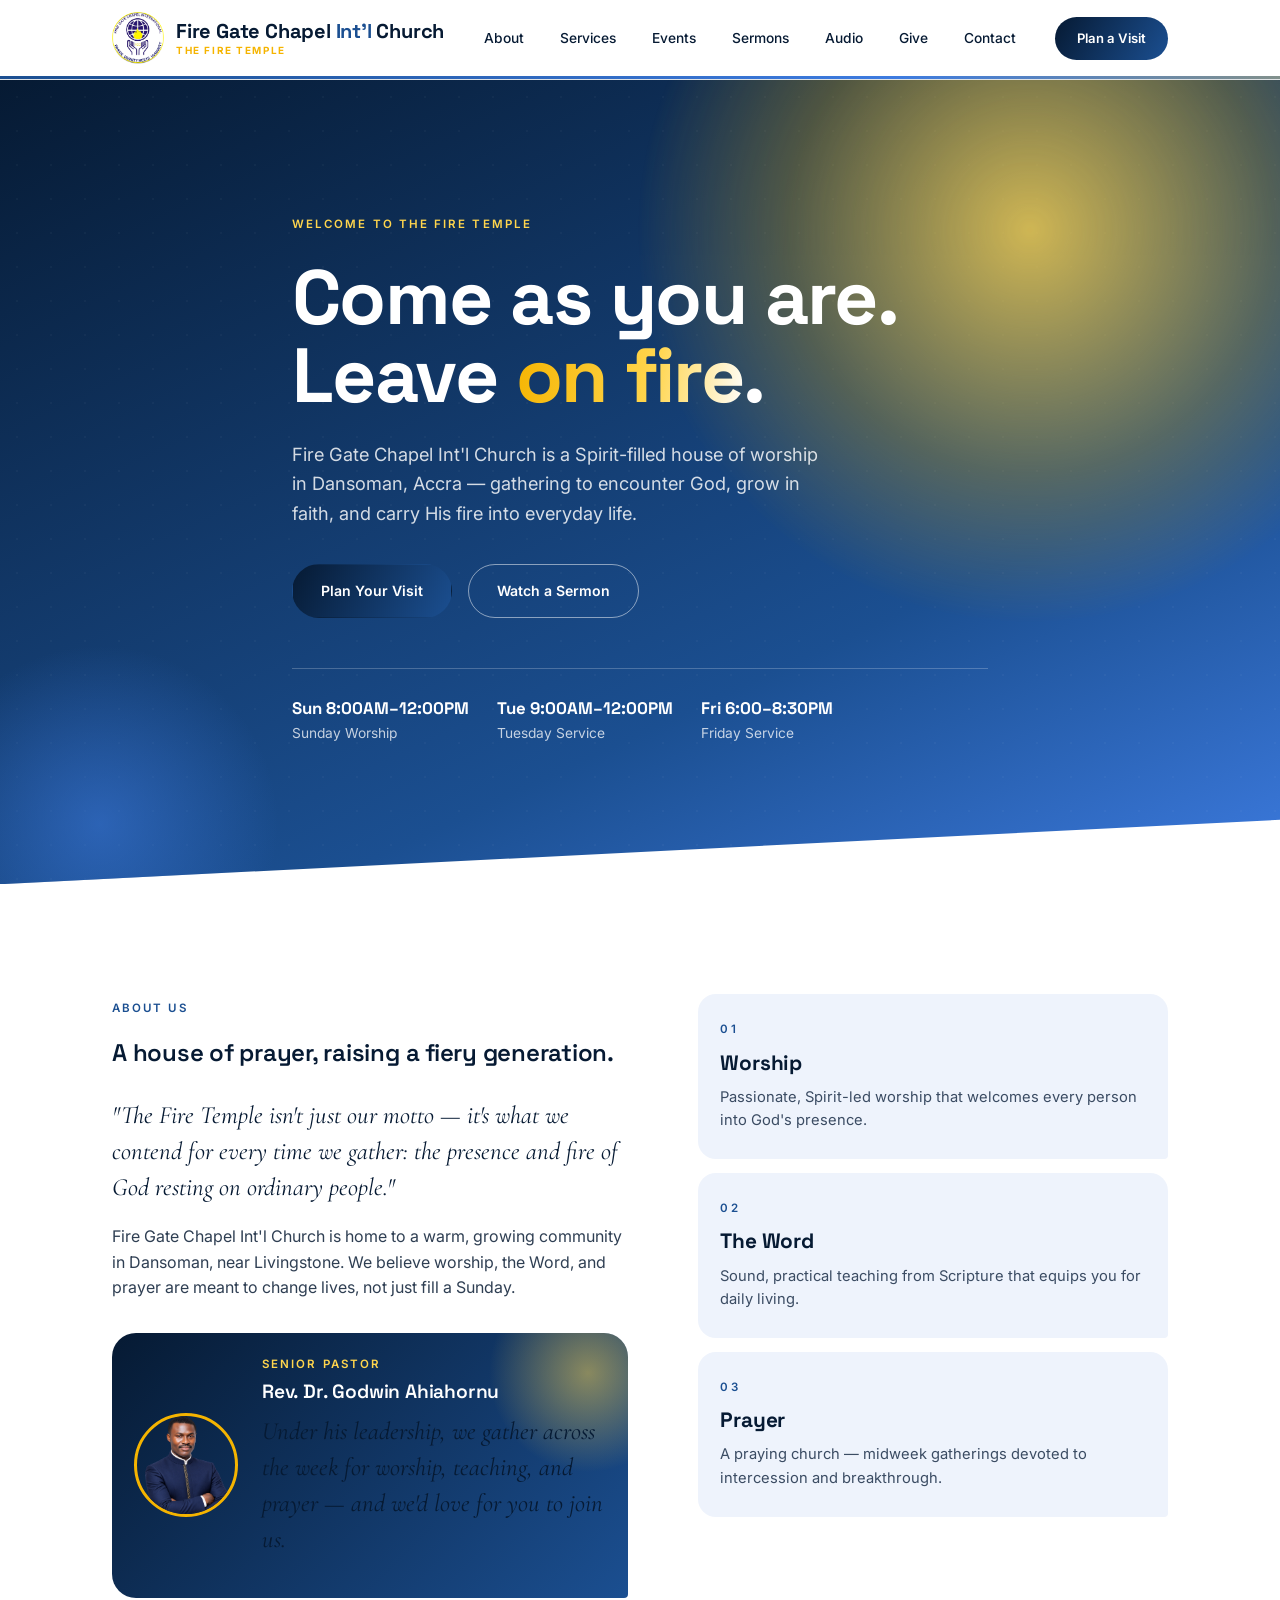
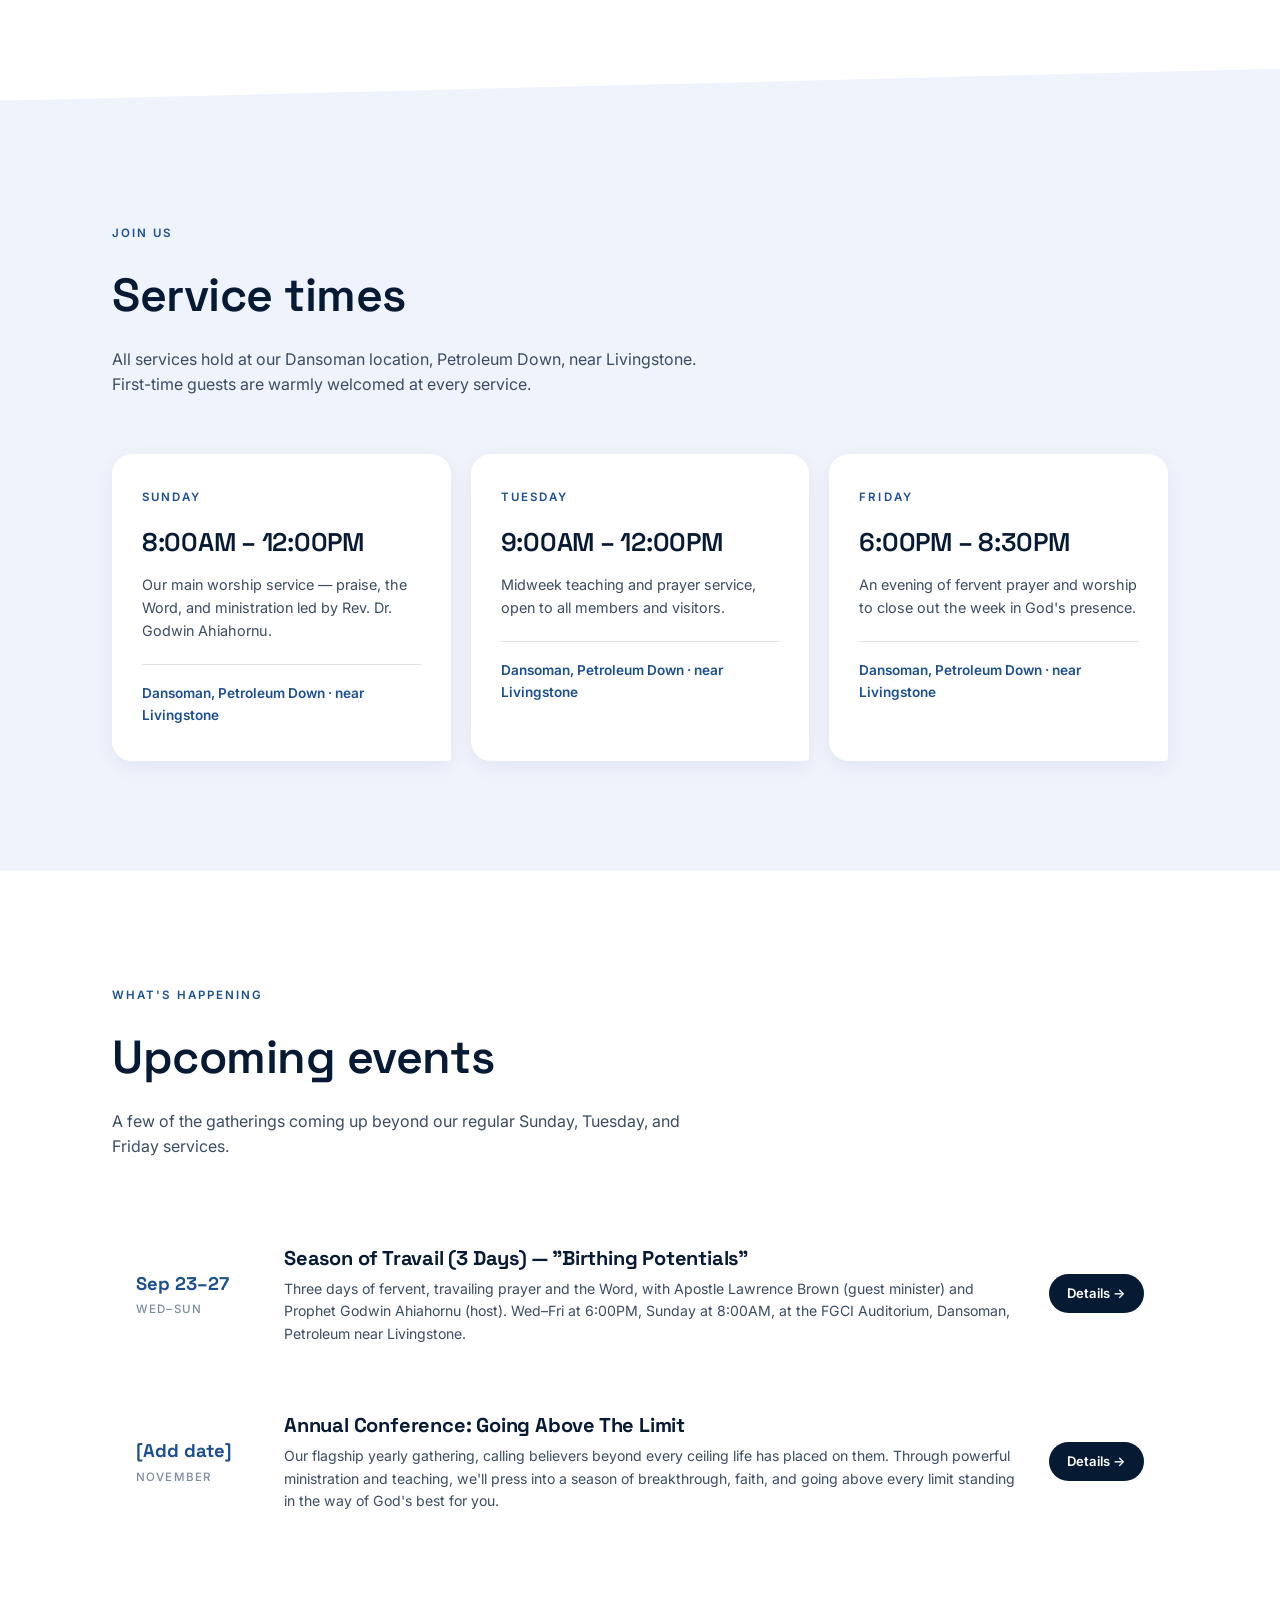
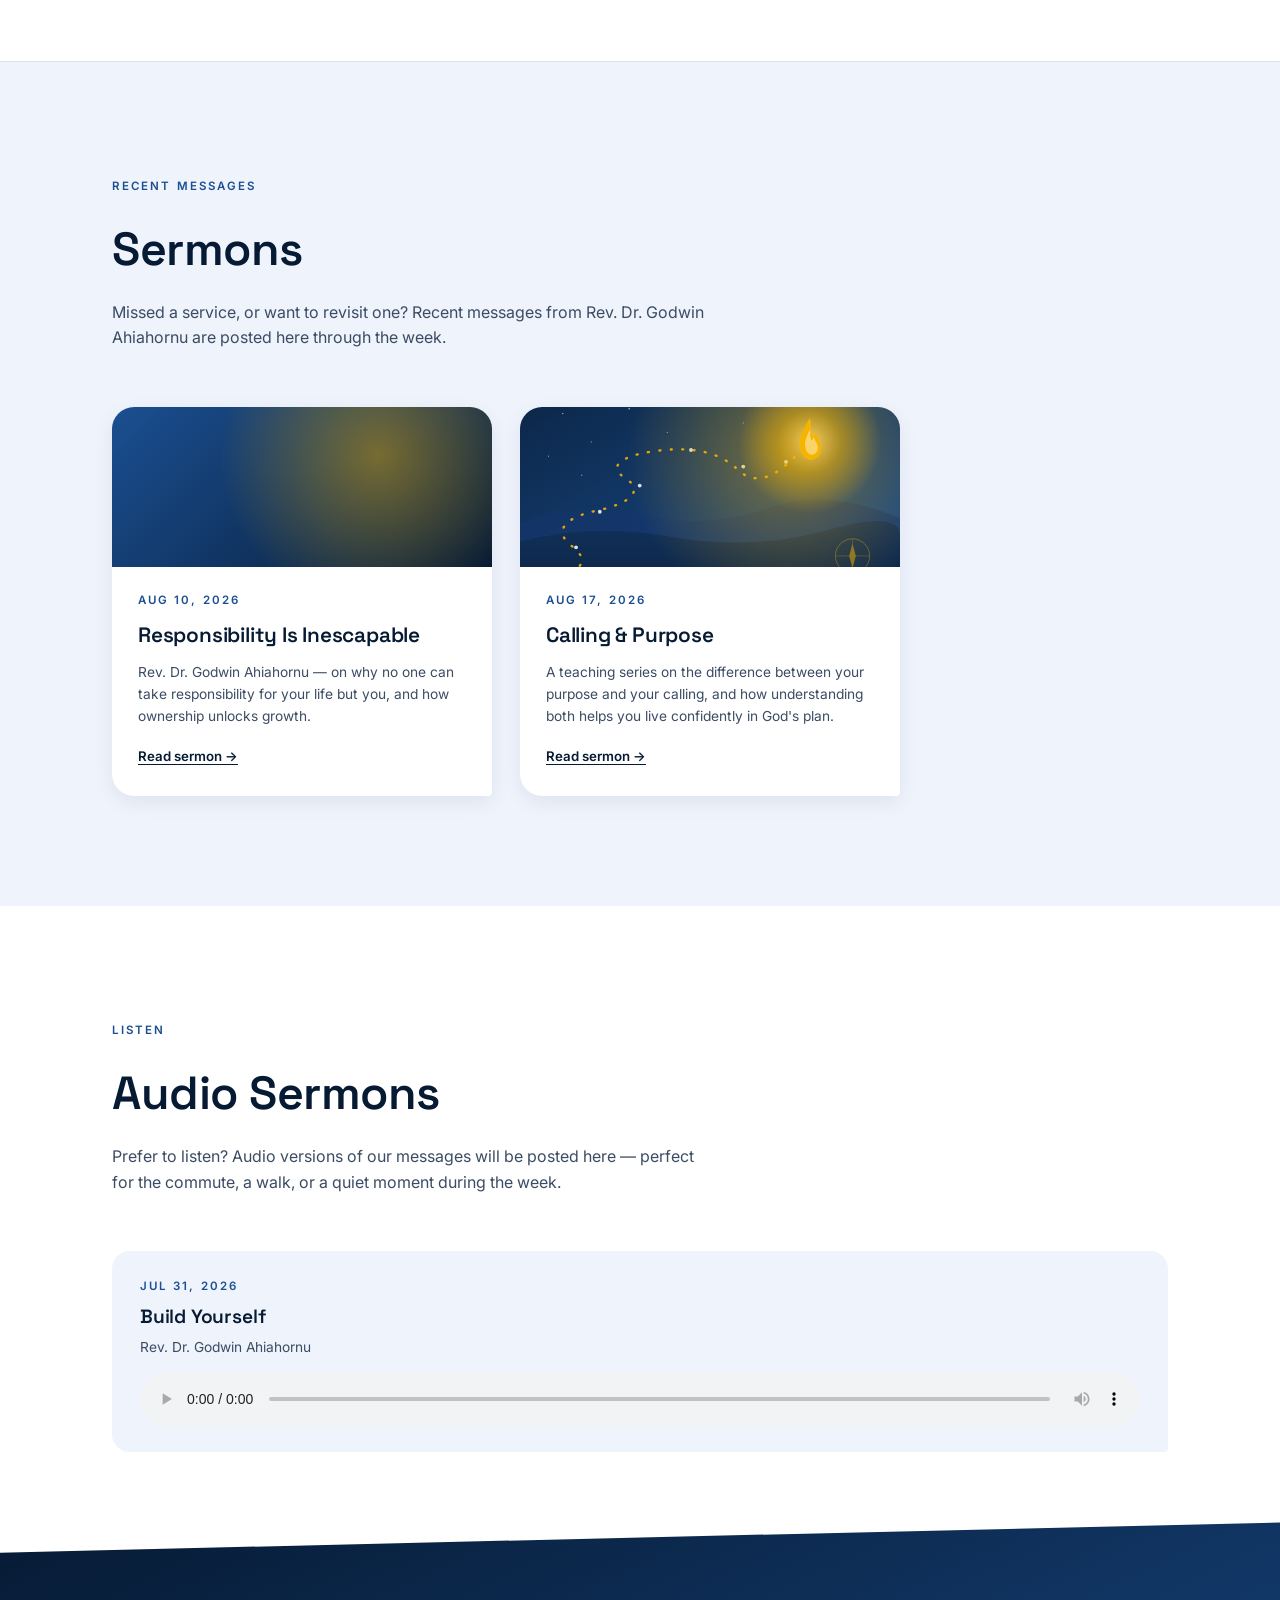
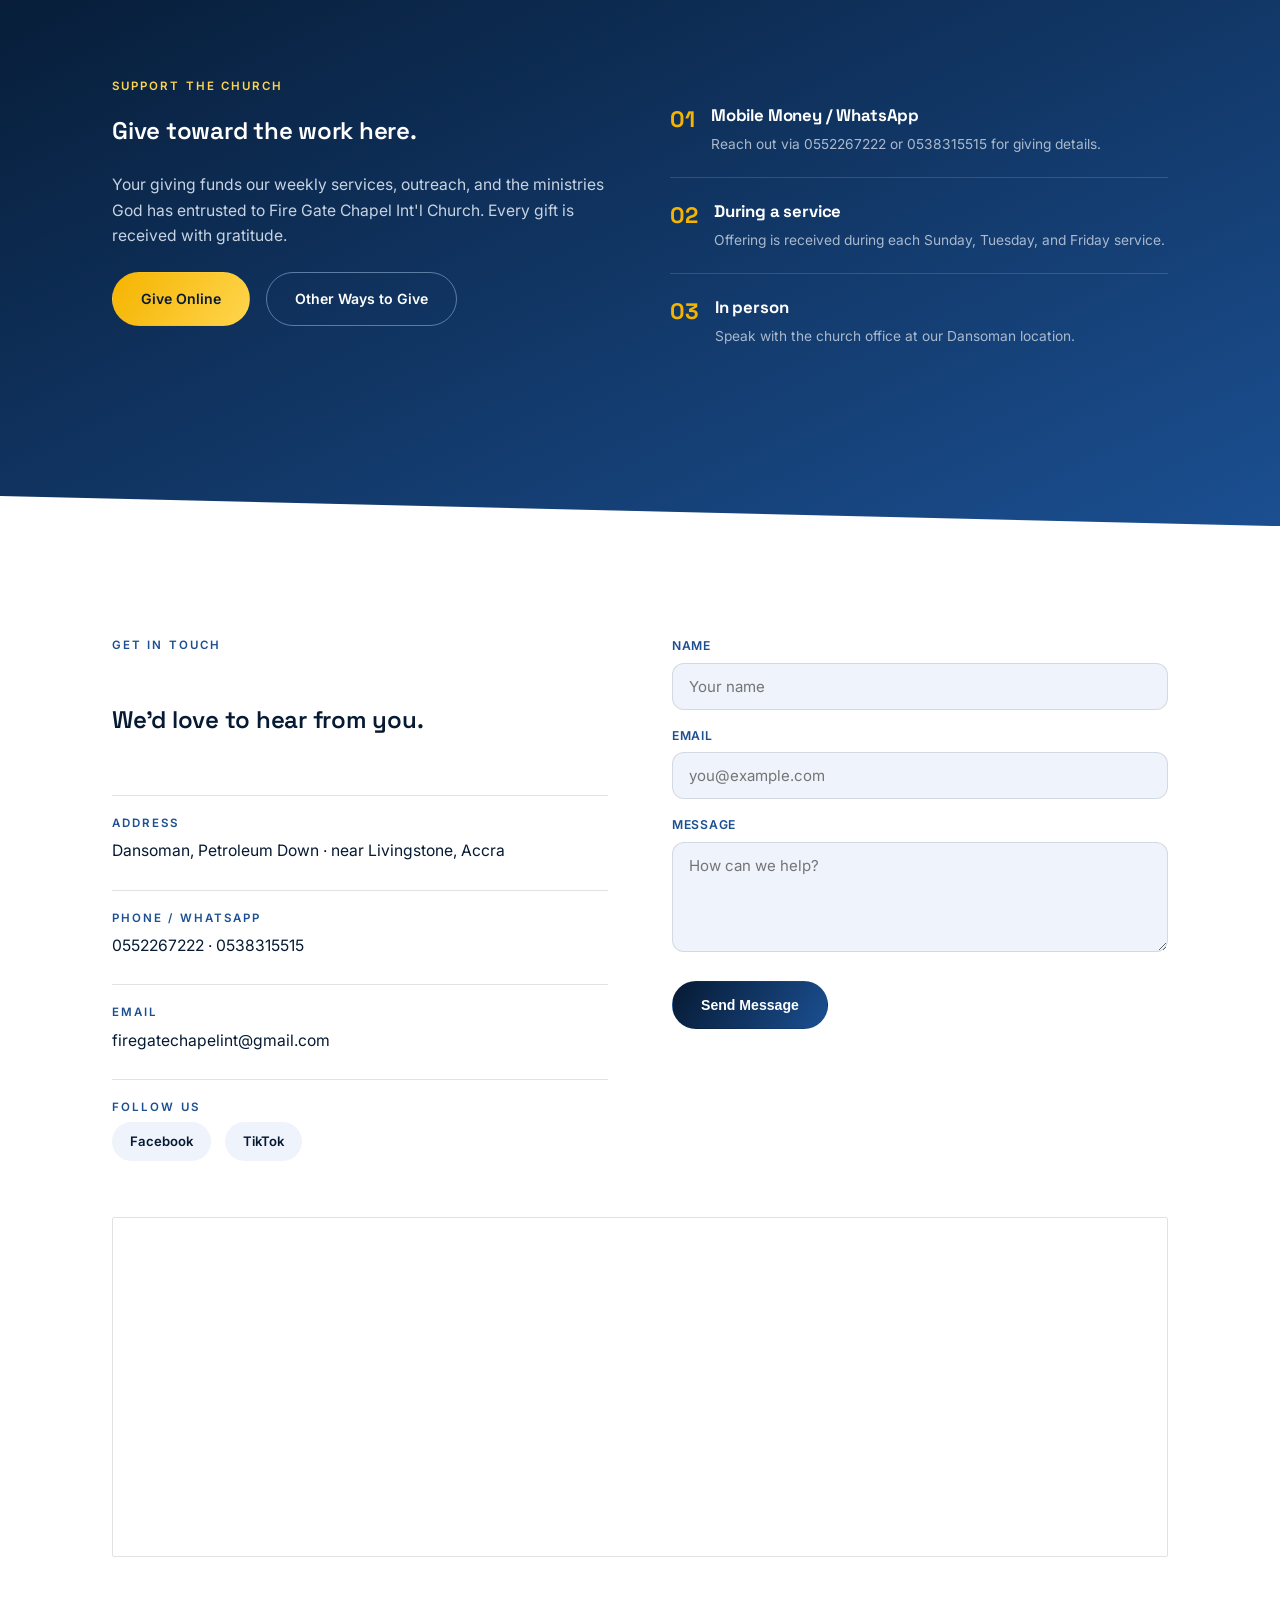
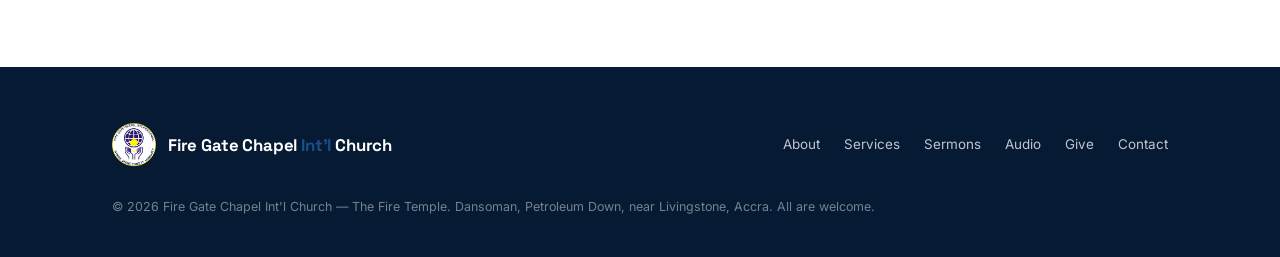
==== commit 8ac2cec8: "Update index.html" ====
--- a/index.html
+++ b/index.html
@@ -127,10 +127,10 @@
     </div>
     <div class="event-list">
       <div class="event-row reveal">
-        <div class="event-date">[Add date]<span>September</span></div>
+        <div class="event-date">Sep 23&ndash;27<span>Wed&ndash;Sun</span></div>
         <div class="event-info">
-          <h3>3-Day Power Packed Revival</h3>
-          <p>Three consecutive nights of fervent worship, the Word, and the power of God at work &mdash; a time set apart to be refreshed, restored, and reignited in your walk with Him. Come expectant; leave changed.</p>
+          <h3>Season of Travail (3 Days) &mdash; "Birthing Potentials"</h3>
+          <p>Three days of fervent, travailing prayer and the Word, with Apostle Lawrence Brown (guest minister) and Prophet Godwin Ahiahornu (host). Wed&ndash;Fri at 6:00PM, Sunday at 8:00AM, at the FGCI Auditorium, Dansoman, Petroleum near Livingstone.</p>
         </div>
         <a class="event-link" href="#contact">Details &rarr;</a>
       </div>
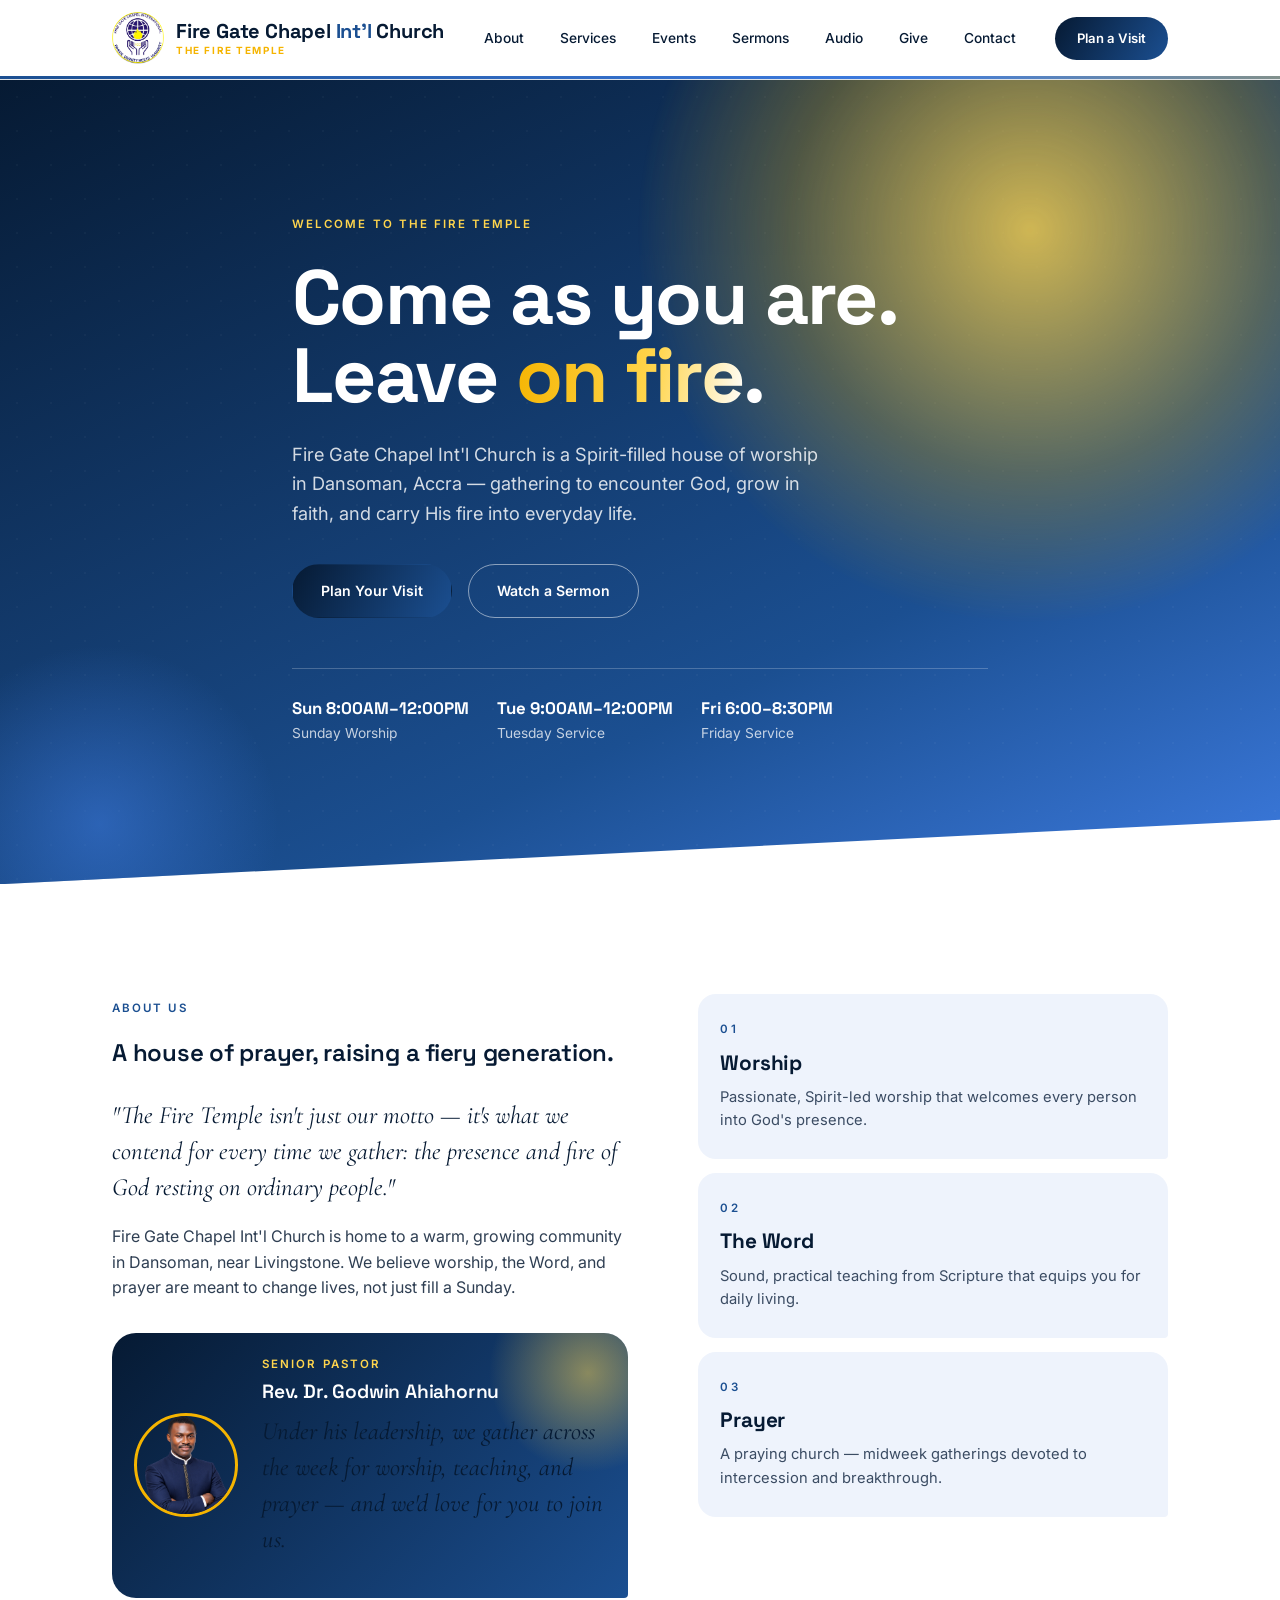
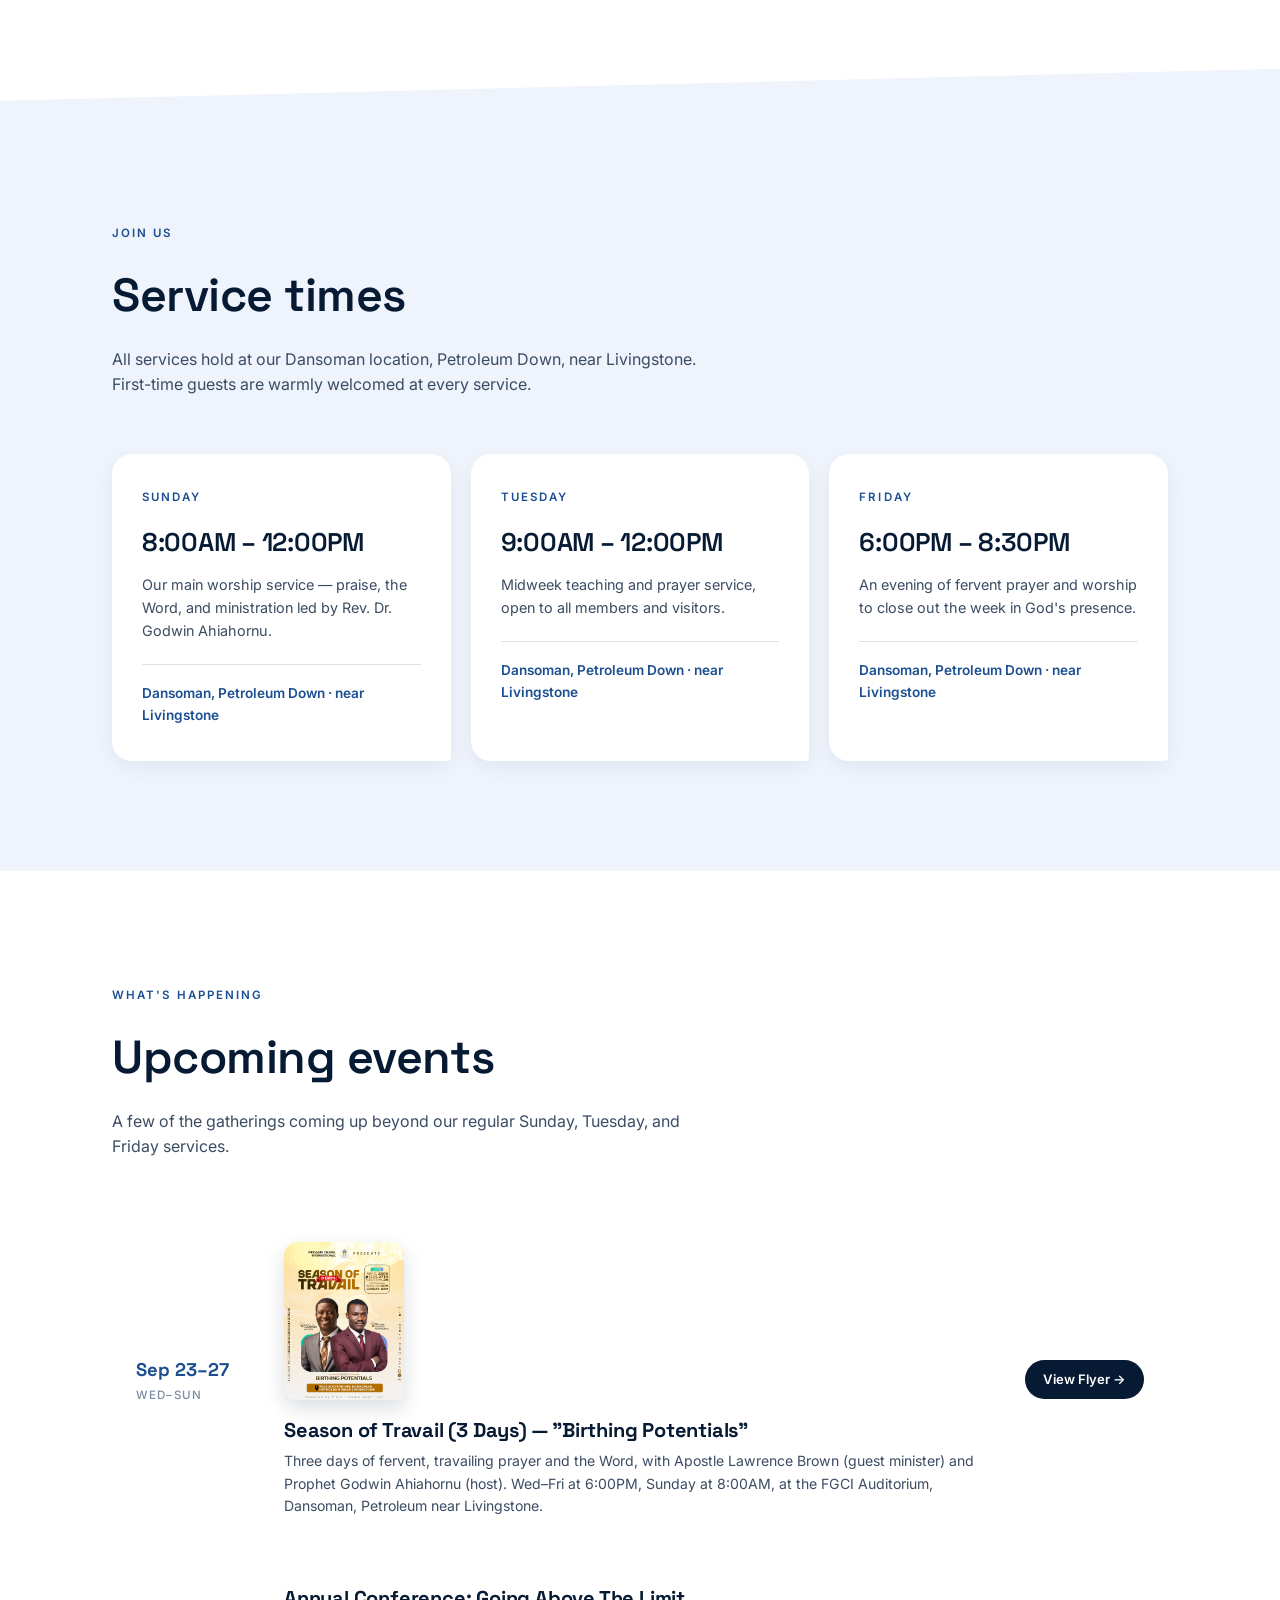
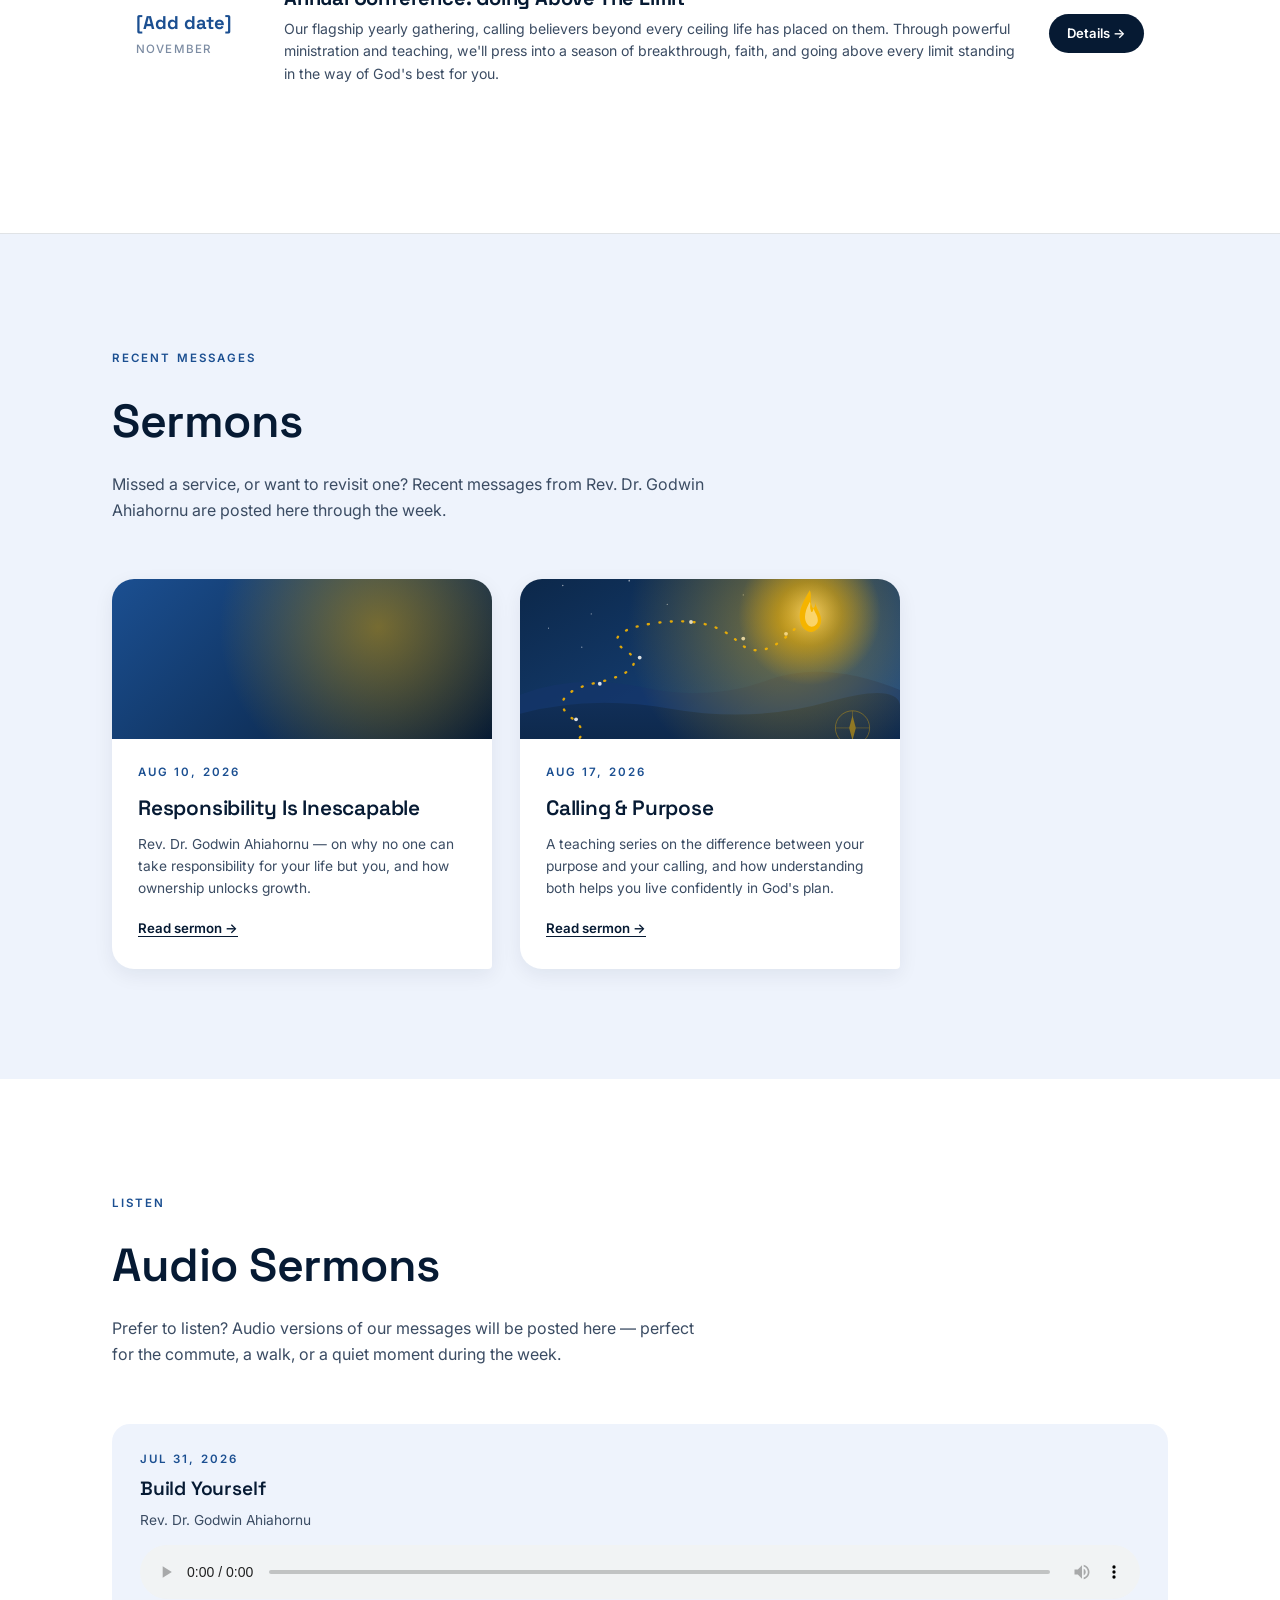
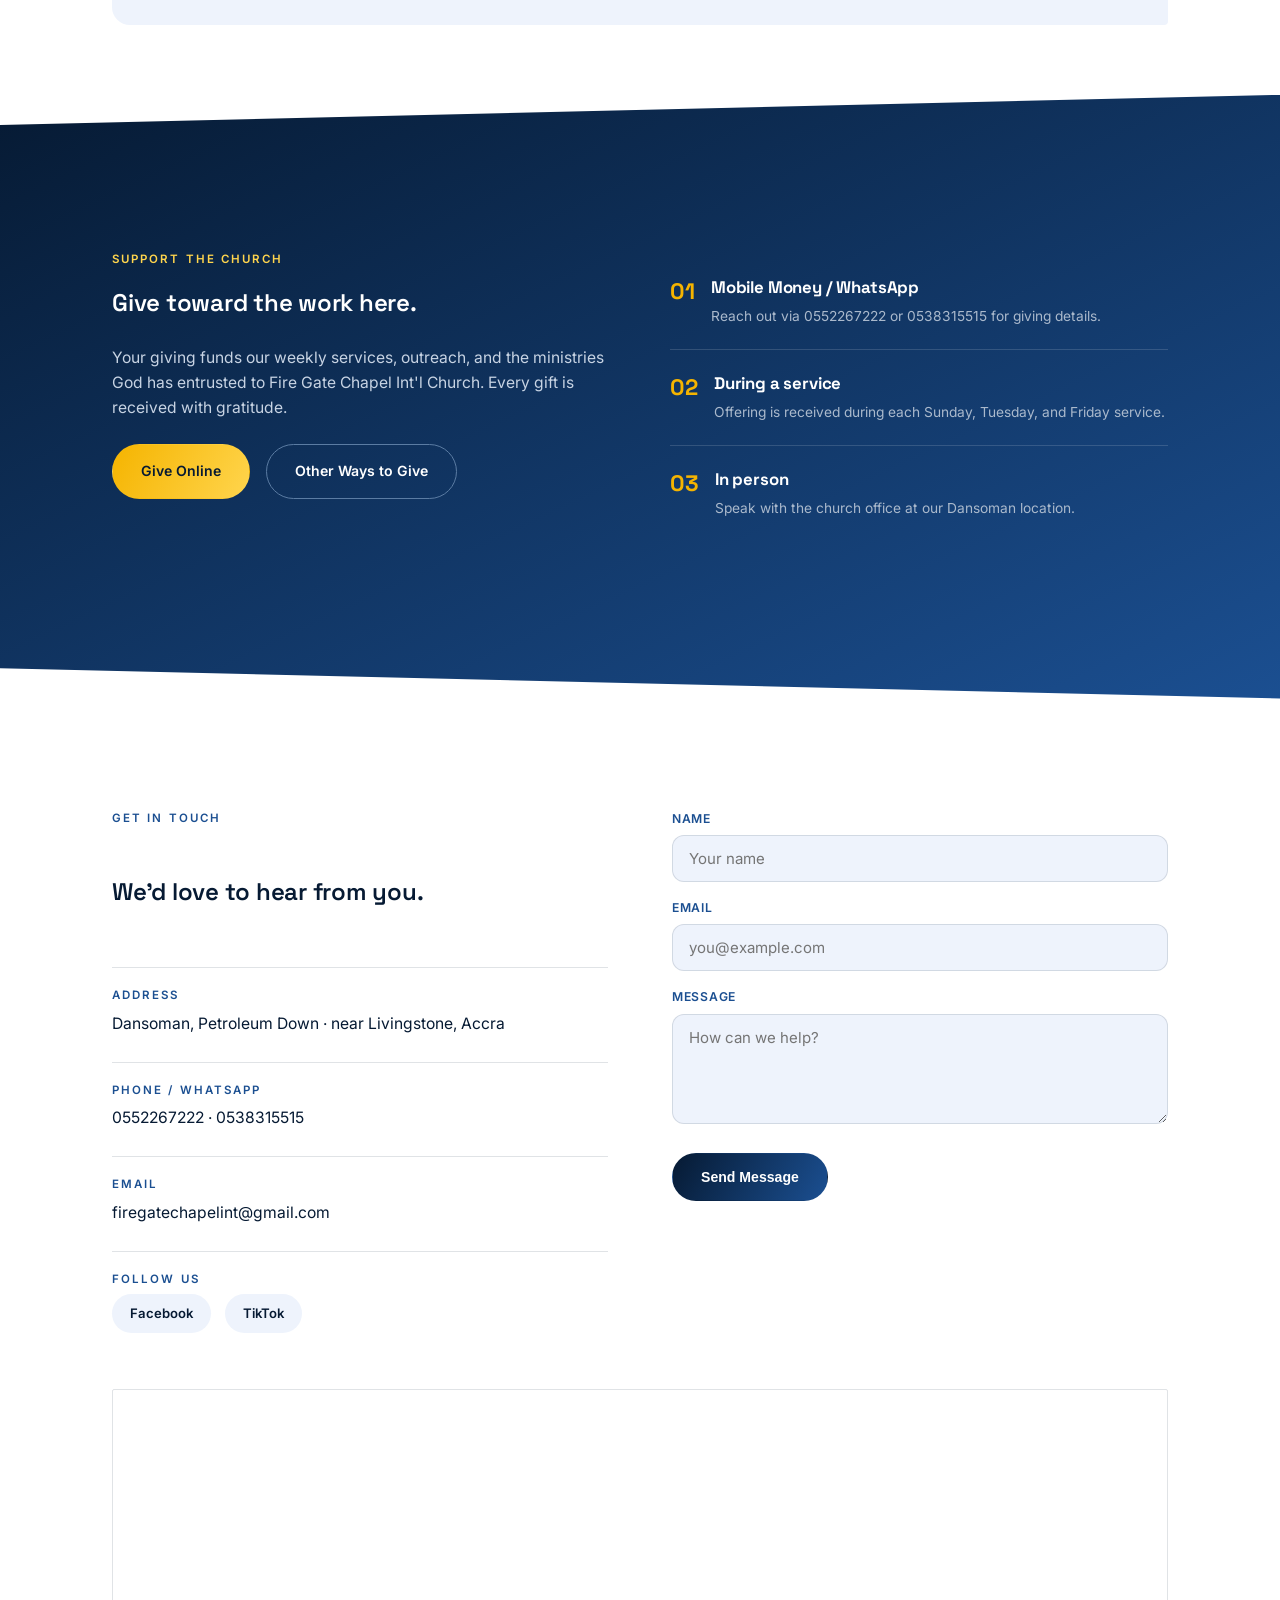
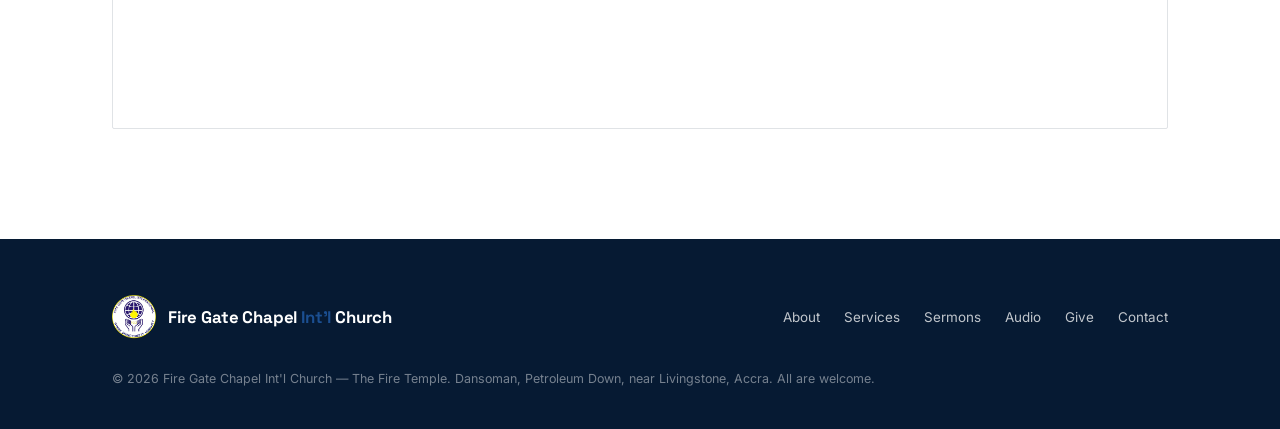
==== commit 2d133158: "Add files via upload" ====
--- a/index.html
+++ b/index.html
@@ -7,6 +7,14 @@
 <link rel="preconnect" href="https://fonts.googleapis.com">
 <link rel="preconnect" href="https://fonts.gstatic.com" crossorigin>
 <link href="https://fonts.googleapis.com/css2?family=Cormorant:ital,wght@0,400;0,500;0,600;1,500&family=Space+Grotesk:wght@500;600;700&family=Inter:wght@400;500;600;700&display=swap" rel="stylesheet">
+<meta name="theme-color" content="#061A33">
+<link rel="manifest" href="manifest.json">
+<link rel="icon" href="favicon-32.png" sizes="32x32" type="image/png">
+<link rel="icon" href="favicon-16.png" sizes="16x16" type="image/png">
+<link rel="apple-touch-icon" href="apple-touch-icon.png">
+<meta name="apple-mobile-web-app-capable" content="yes">
+<meta name="apple-mobile-web-app-status-bar-style" content="black-translucent">
+<meta name="apple-mobile-web-app-title" content="Fire Gate Chapel">
 <link rel="stylesheet" href="style.css">
 </head>
 <body>
@@ -129,10 +137,11 @@
       <div class="event-row reveal">
         <div class="event-date">Sep 23&ndash;27<span>Wed&ndash;Sun</span></div>
         <div class="event-info">
+          <img src="season-of-travail-flyer.jpg" alt="Season of Travail (Birthing Potentials) event flyer" class="event-flyer-thumb">
           <h3>Season of Travail (3 Days) &mdash; "Birthing Potentials"</h3>
           <p>Three days of fervent, travailing prayer and the Word, with Apostle Lawrence Brown (guest minister) and Prophet Godwin Ahiahornu (host). Wed&ndash;Fri at 6:00PM, Sunday at 8:00AM, at the FGCI Auditorium, Dansoman, Petroleum near Livingstone.</p>
         </div>
-        <a class="event-link" href="#contact">Details &rarr;</a>
+        <a class="event-link" href="season-of-travail-flyer.jpg" target="_blank" rel="noopener">View Flyer &rarr;</a>
       </div>
       <div class="event-row reveal">
         <div class="event-date">[Add date]<span>November</span></div>
--- a/style.css
+++ b/style.css
@@ -384,6 +384,12 @@
     transition:background .2s ease, transform .2s ease;
   }
   .event-row:hover{ background:var(--paper-2); transform:translateX(4px); }
+  .event-flyer-thumb{
+    width:120px;
+    border-radius:14px 14px 4px 14px;
+    margin-bottom:14px;
+    box-shadow:0 8px 20px rgba(6,26,51,0.15);
+  }
   .event-date{
     font-family:'Space Grotesk', sans-serif;
     font-size:1.15rem;
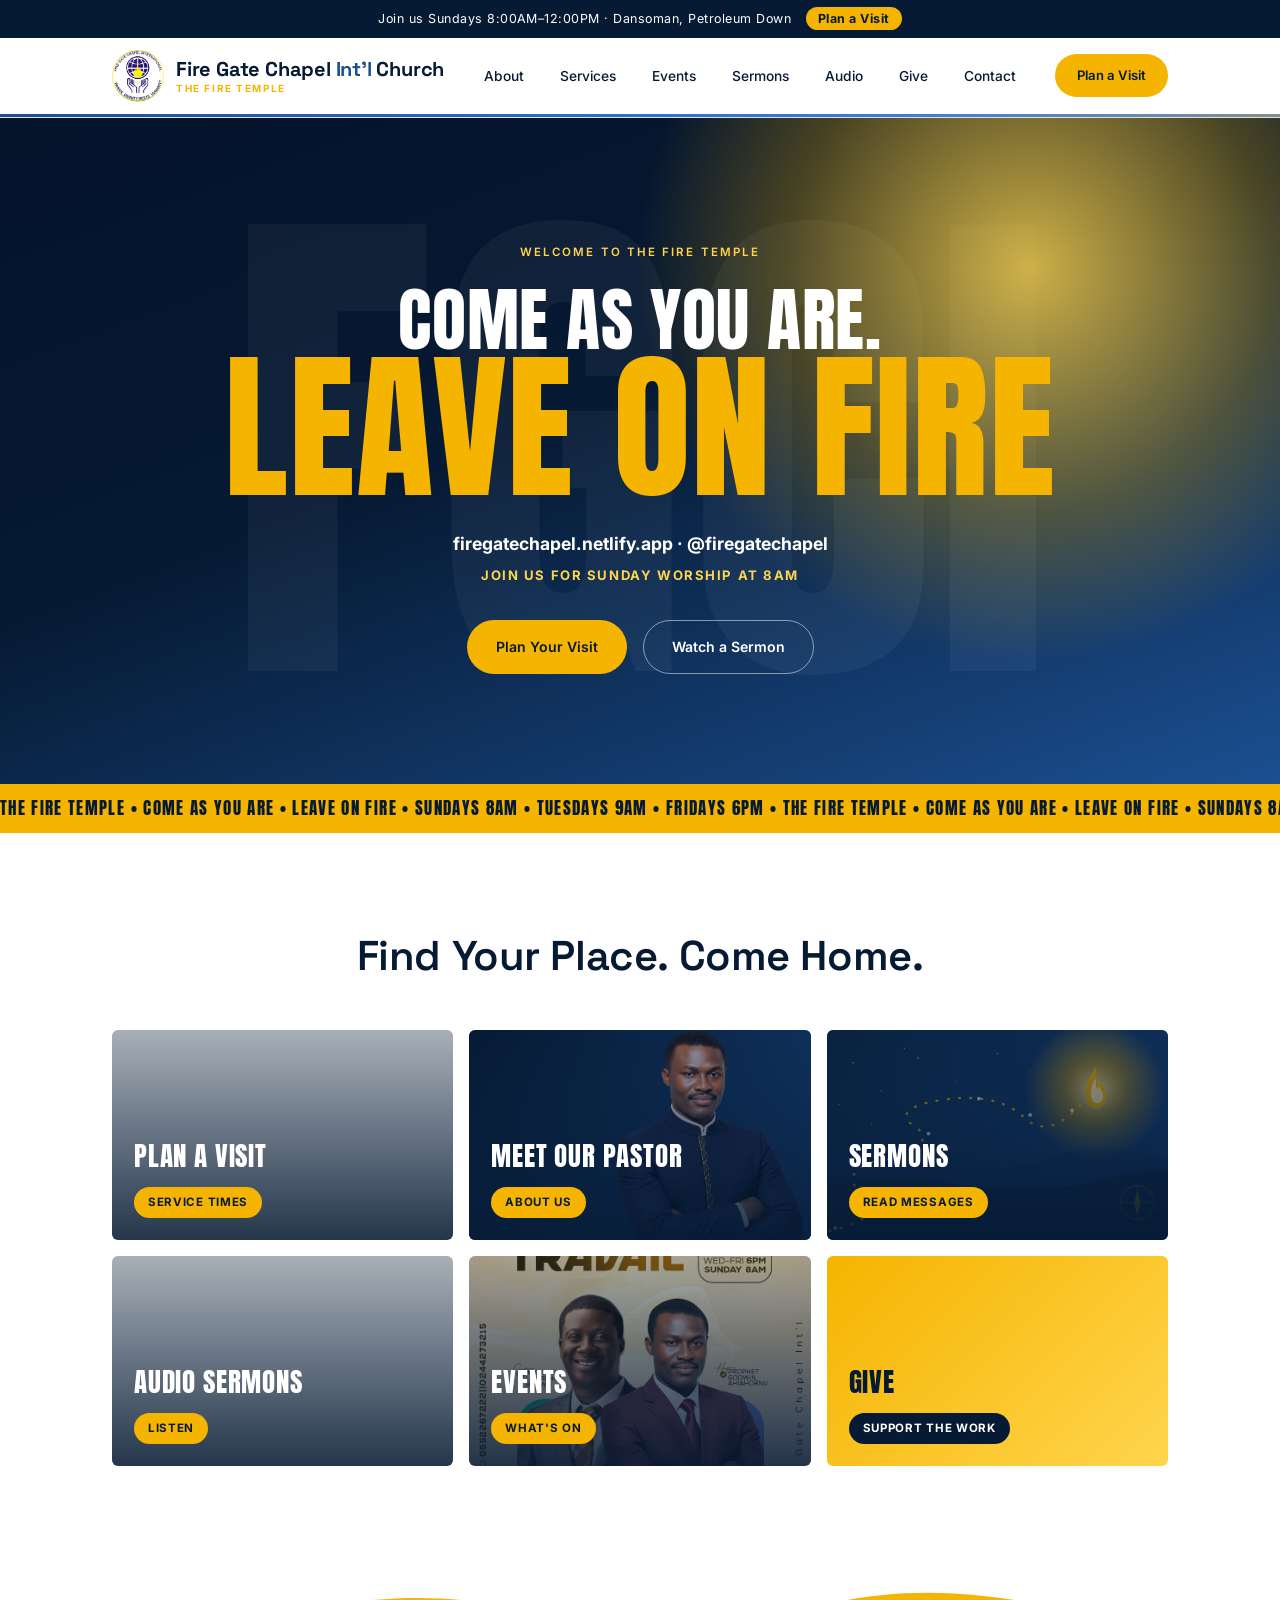
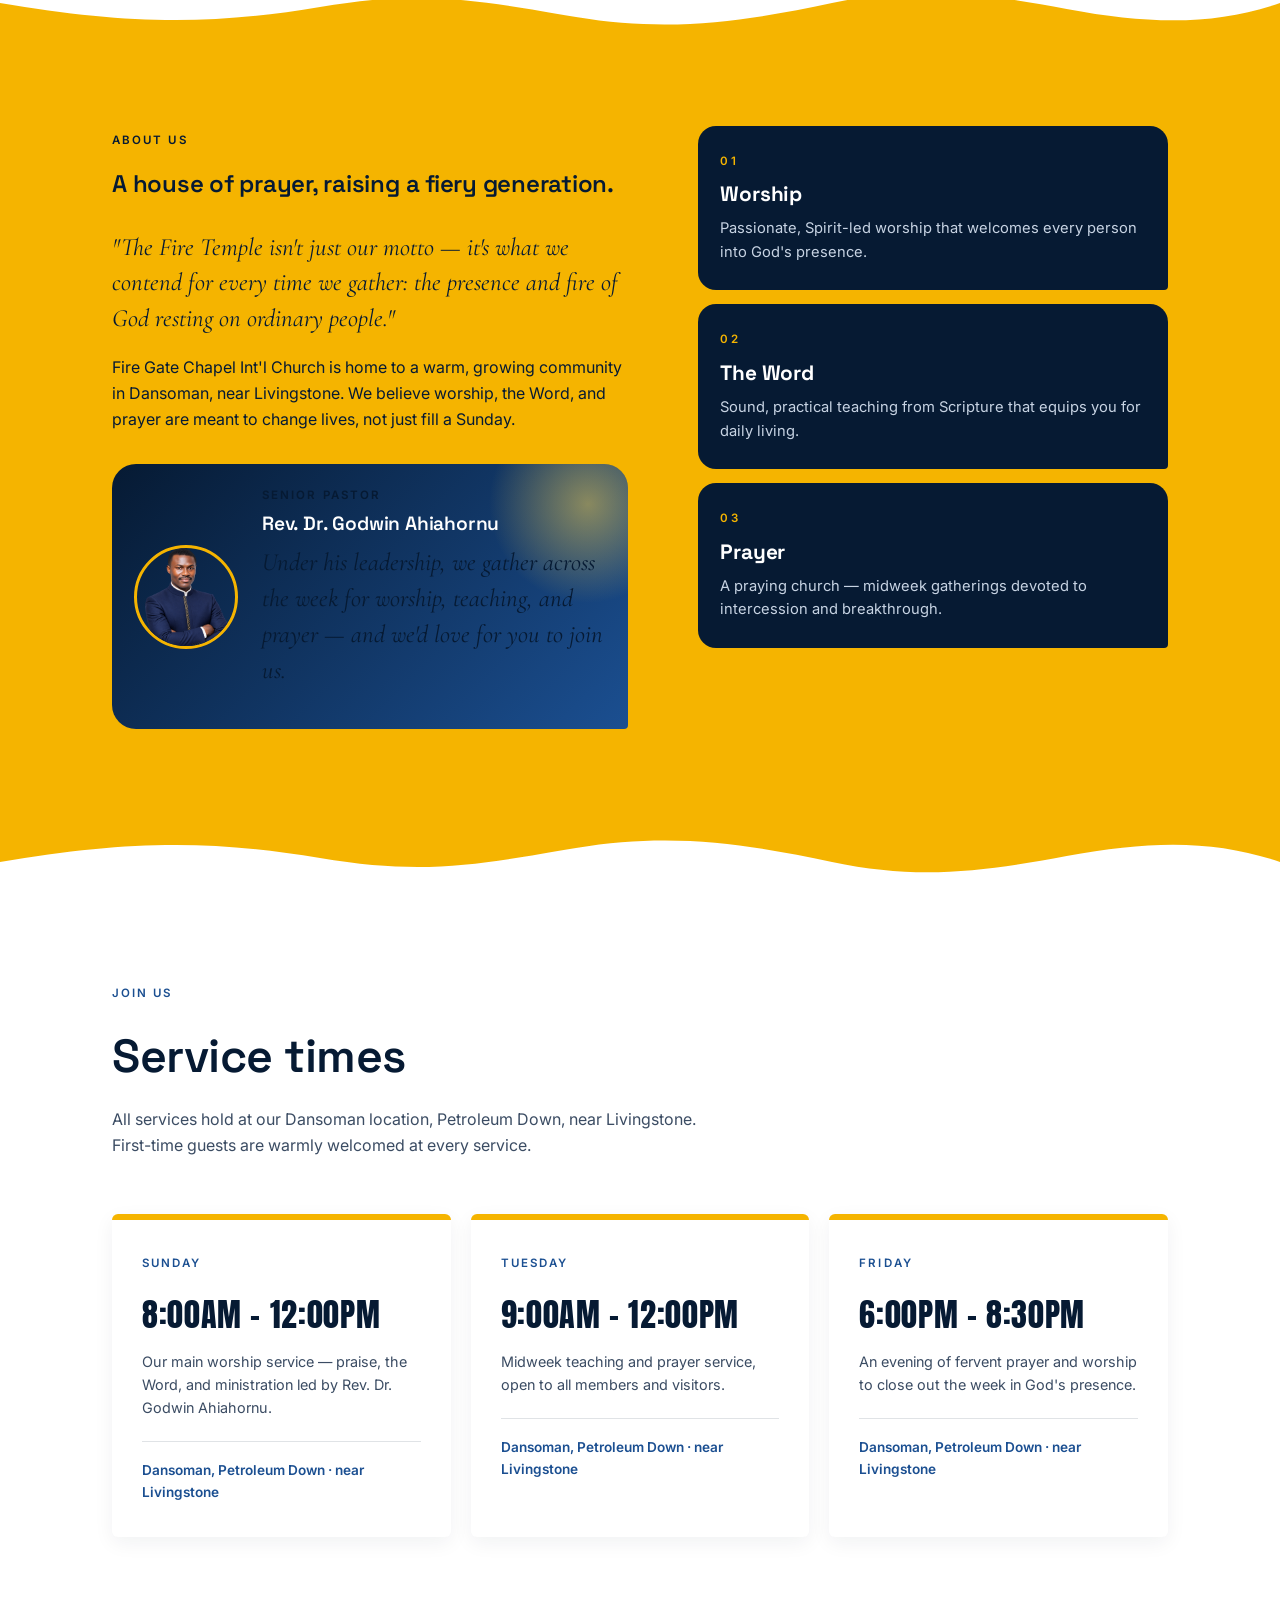
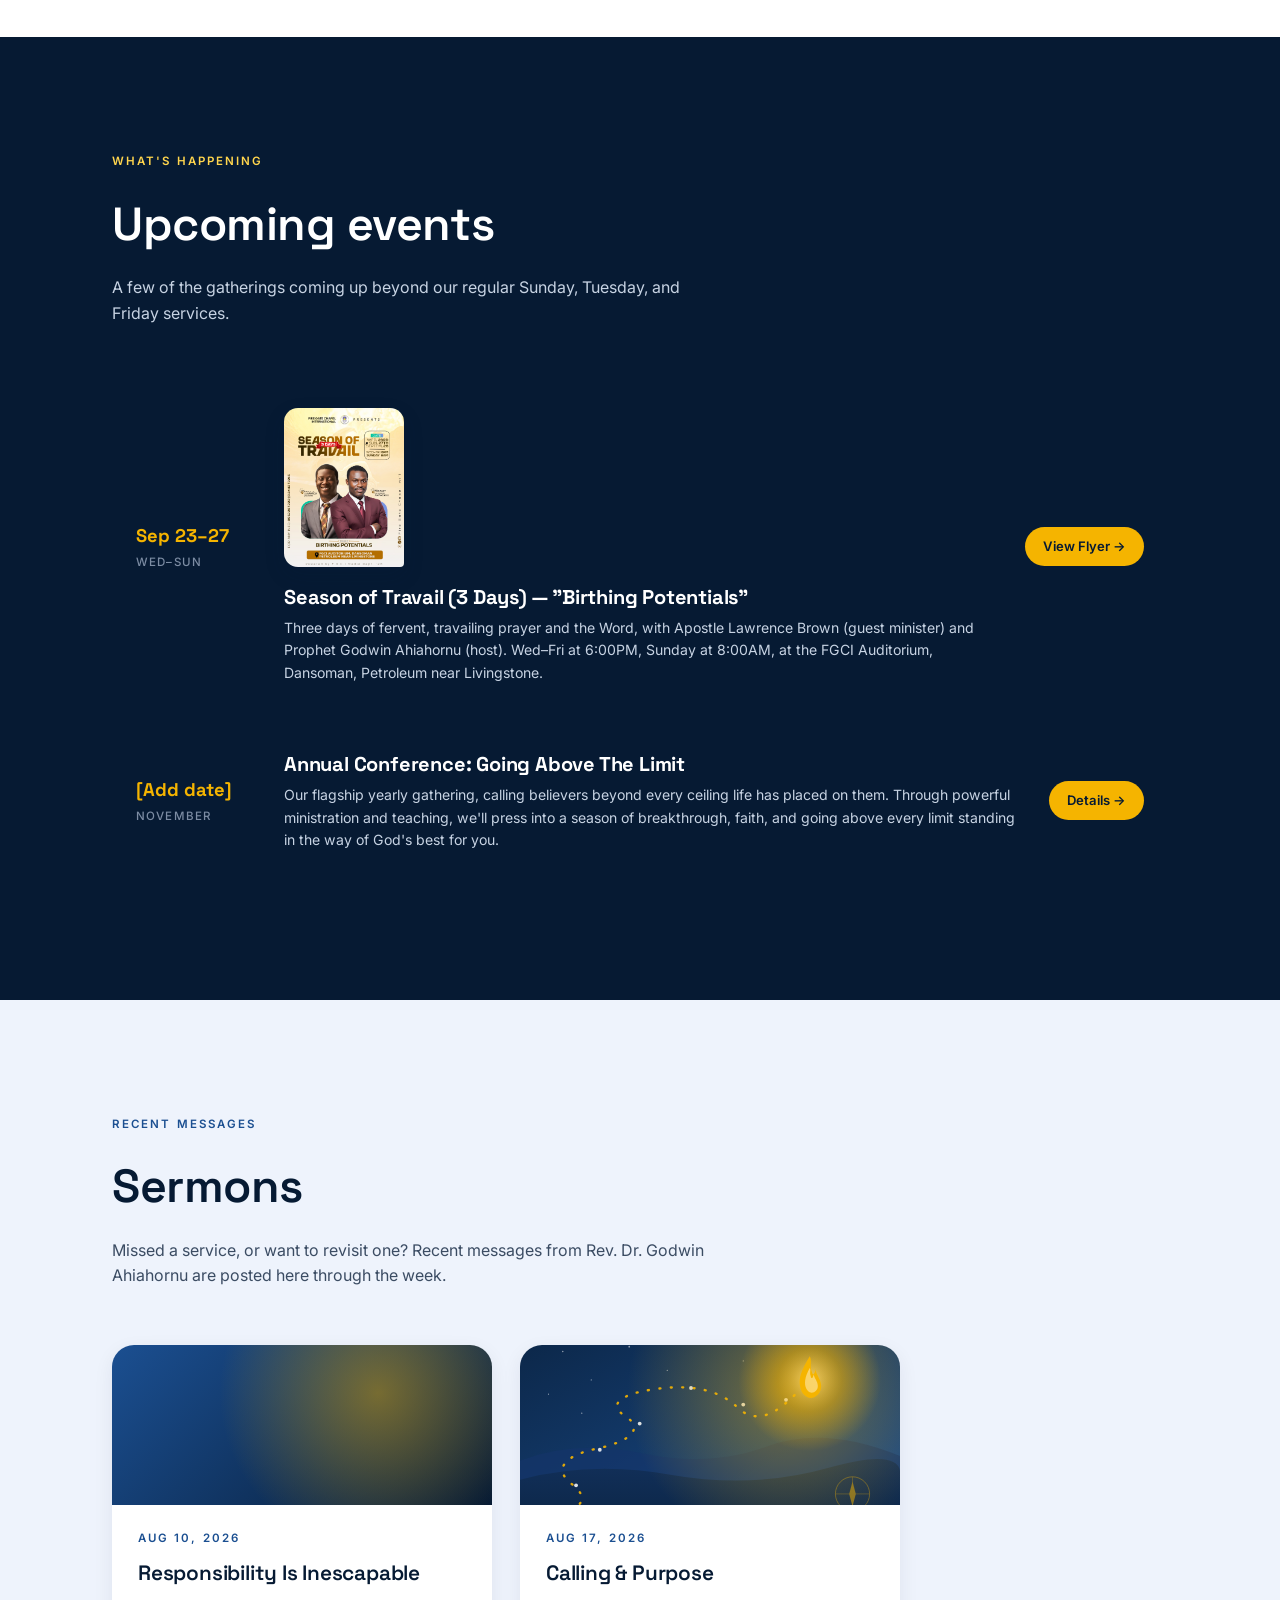
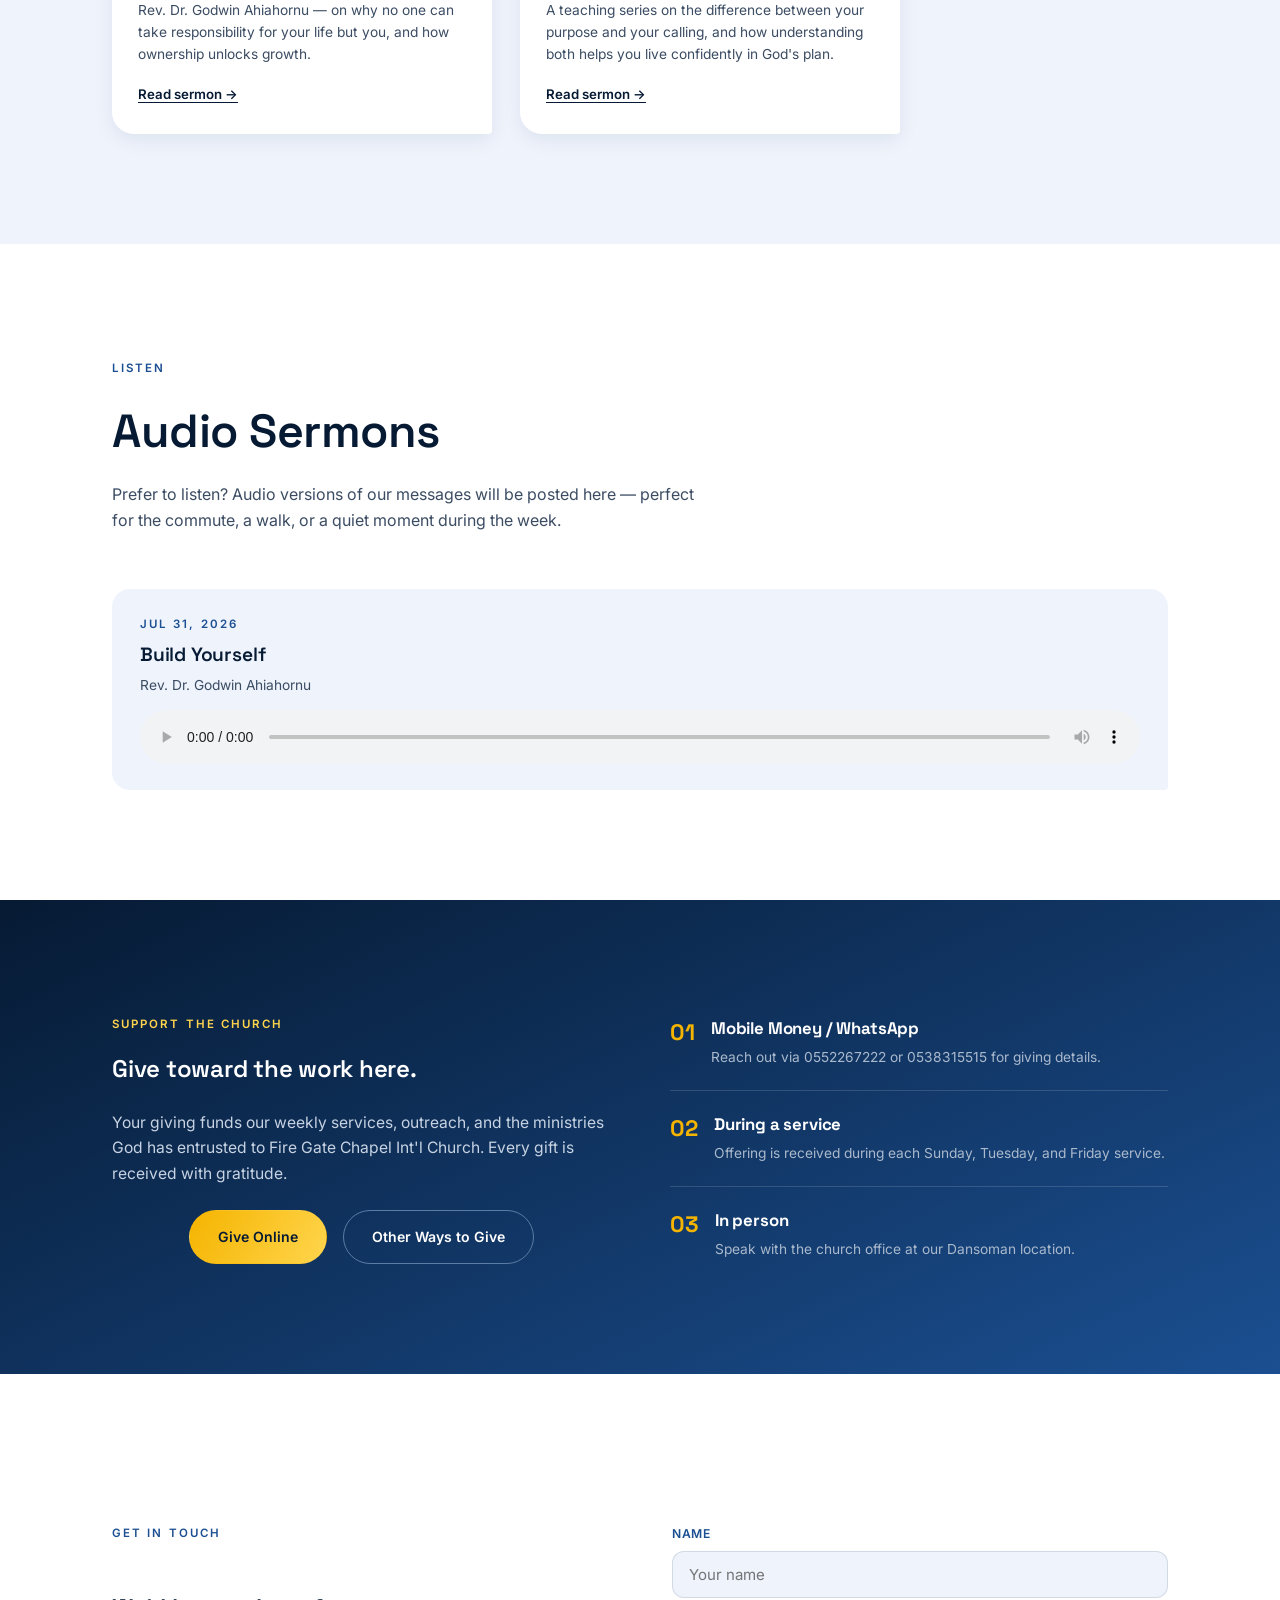
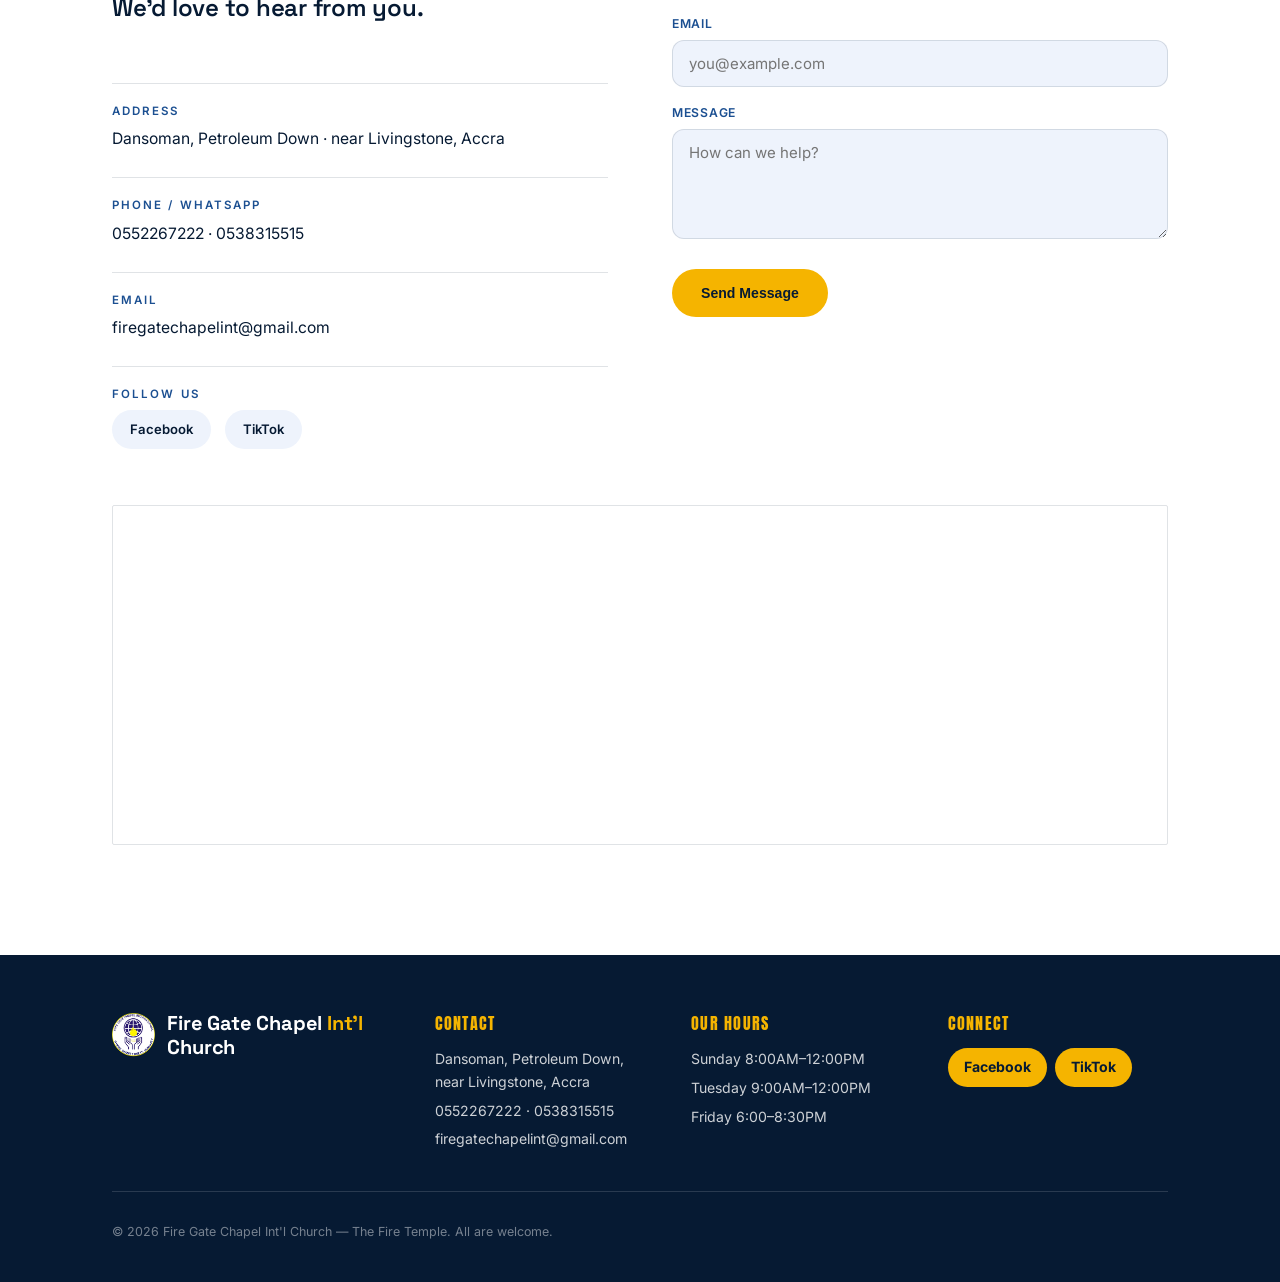
==== commit fdf2a603: "Add files via upload" ====
--- a/index.html
+++ b/index.html
@@ -6,18 +6,12 @@
 <title>Fire Gate Chapel Int'l Church &mdash; The Fire Temple</title>
 <link rel="preconnect" href="https://fonts.googleapis.com">
 <link rel="preconnect" href="https://fonts.gstatic.com" crossorigin>
-<link href="https://fonts.googleapis.com/css2?family=Cormorant:ital,wght@0,400;0,500;0,600;1,500&family=Space+Grotesk:wght@500;600;700&family=Inter:wght@400;500;600;700&display=swap" rel="stylesheet">
-<meta name="theme-color" content="#061A33">
-<link rel="manifest" href="manifest.json">
-<link rel="icon" href="favicon-32.png" sizes="32x32" type="image/png">
-<link rel="icon" href="favicon-16.png" sizes="16x16" type="image/png">
-<link rel="apple-touch-icon" href="apple-touch-icon.png">
-<meta name="apple-mobile-web-app-capable" content="yes">
-<meta name="apple-mobile-web-app-status-bar-style" content="black-translucent">
-<meta name="apple-mobile-web-app-title" content="Fire Gate Chapel">
+<link href="https://fonts.googleapis.com/css2?family=Anton&family=Cormorant:ital,wght@0,400;0,500;0,600;1,500&family=Space+Grotesk:wght@500;600;700&family=Inter:wght@400;500;600;700&display=swap" rel="stylesheet">
 <link rel="stylesheet" href="style.css">
 </head>
 <body>
+
+<div class="topbar">Join us Sundays 8:00AM&ndash;12:00PM &middot; Dansoman, Petroleum Down <a href="#services">Plan a Visit</a></div>
 
 <header>
   <nav class="wrap">
@@ -40,22 +34,26 @@
 
 <section class="hero">
   <div class="glow" aria-hidden="true"></div>
-  <div class="glow-small" aria-hidden="true"></div>
   <div class="wrap hero-inner">
     <span class="eyebrow">Welcome to the Fire Temple</span>
-    <h1>Come as you are.<br>Leave <em>on fire</em>.</h1>
-    <p class="lede">Fire Gate Chapel Int'l Church is a Spirit-filled house of worship in Dansoman, Accra &mdash; gathering to encounter God, grow in faith, and carry His fire into everyday life.</p>
-    <div class="hero-actions">
-      <a class="btn btn-primary" href="#services">Plan Your Visit</a>
-      <a class="btn btn-ghost" href="#sermons">Watch a Sermon</a>
-    </div>
-    <div class="hero-times">
-      <div><strong>Sun 8:00AM&ndash;12:00PM</strong>Sunday Worship</div>
-      <div><strong>Tue 9:00AM&ndash;12:00PM</strong>Tuesday Service</div>
-      <div><strong>Fri 6:00&ndash;8:30PM</strong>Friday Service</div>
-    </div>
-  </div>
-</section>
+    <h1>Come as you are.<em>Leave on fire</em></h1>
+    <p class="tag">firegatechapel.netlify.app &middot; @firegatechapel</p>
+    <p class="tag2">Join us for Sunday worship at 8AM</p>
+    <div class="hero-actions"><a class="btn btn-primary" href="#services">Plan Your Visit</a><a class="btn btn-ghost" href="#sermons">Watch a Sermon</a></div>
+  </div>
+</section>
+<div class="ticker"><div>THE FIRE TEMPLE &bull; COME AS YOU ARE &bull; LEAVE ON FIRE &bull; SUNDAYS 8AM &bull; TUESDAYS 9AM &bull; FRIDAYS 6PM &bull; THE FIRE TEMPLE &bull; COME AS YOU ARE &bull; LEAVE ON FIRE &bull; SUNDAYS 8AM &bull; TUESDAYS 9AM &bull; FRIDAYS 6PM &bull; THE FIRE TEMPLE &bull; COME AS YOU ARE &bull; LEAVE ON FIRE &bull; SUNDAYS 8AM &bull; TUESDAYS 9AM &bull; FRIDAYS 6PM &bull;&nbsp;</div></div>
+<section class="tiles"><div class="wrap">
+  <h2 class="reveal">Find Your Place. Come Home.</h2>
+  <div class="tile-grid">
+    <a class="tile" href="#services"><b>Plan a Visit</b><span>SERVICE TIMES</span></a>
+    <a class="tile" href="#about" style="--bg:url('pastor.png') right top/auto 120% no-repeat,linear-gradient(135deg,#061A33,#1B4F91)"><b>Meet Our Pastor</b><span>ABOUT US</span></a>
+    <a class="tile" href="#sermons" style="--bg:url('sermon-calling-purpose-cover.svg')"><b>Sermons</b><span>READ MESSAGES</span></a>
+    <a class="tile" href="#audio-sermons"><b>Audio Sermons</b><span>LISTEN</span></a>
+    <a class="tile" href="#events" style="--bg:url('season-of-travail-flyer.jpg')"><b>Events</b><span>WHAT'S ON</span></a>
+    <a class="tile gold" href="#give"><b>Give</b><span>SUPPORT THE WORK</span></a>
+  </div>
+</div></section>
 
 <section id="about">
   <div class="wrap about-grid">
@@ -295,21 +293,13 @@
 
 <footer>
   <div class="wrap">
-    <div class="footer-row">
-      <div class="brand-lockup">
-        <img src="logo.png" alt="Fire Gate Chapel Int'l Church logo" class="logo-img">
-        <div class="brand">Fire Gate Chapel <span style="color:var(--blue);">Int'l</span> Church</div>
-      </div>
-      <div class="footer-links">
-        <a href="#about">About</a>
-        <a href="#services">Services</a>
-        <a href="#sermons">Sermons</a>
-        <a href="#audio-sermons">Audio</a>
-        <a href="#give">Give</a>
-        <a href="#contact">Contact</a>
-      </div>
-    </div>
-    <p class="footer-fine">&copy; 2026 Fire Gate Chapel Int'l Church &mdash; The Fire Temple. Dansoman, Petroleum Down, near Livingstone, Accra. All are welcome.</p>
+    <div class="fcols">
+      <div><div class="brand-lockup"><img src="logo.png" alt="Fire Gate Chapel Int'l Church logo" class="logo-img"><div class="brand">Fire Gate Chapel <span style="color:var(--yellow);">Int'l</span> Church</div></div></div>
+      <div><h4>Contact</h4><p>Dansoman, Petroleum Down, near Livingstone, Accra</p><p>0552267222 &middot; 0538315515</p><p>firegatechapelint@gmail.com</p></div>
+      <div><h4>Our Hours</h4><p>Sunday 8:00AM&ndash;12:00PM</p><p>Tuesday 9:00AM&ndash;12:00PM</p><p>Friday 6:00&ndash;8:30PM</p></div>
+      <div><h4>Connect</h4><a class="fb" href="https://www.facebook.com/FireGateChapelInt" target="_blank" rel="noopener">Facebook</a><a class="fb" href="https://www.tiktok.com/@firegatechapel" target="_blank" rel="noopener">TikTok</a></div>
+    </div>
+    <p class="footer-fine">&copy; 2026 Fire Gate Chapel Int'l Church &mdash; The Fire Temple. All are welcome.</p>
   </div>
 </footer>
 
--- a/style.css
+++ b/style.css
@@ -576,3 +576,46 @@
   .brand-lockup{ display:flex; align-items:center; gap:12px; }
   .logo-img{ height:52px; width:52px; object-fit:contain; }
   footer .logo-img{ height:44px; width:44px; }
+
+/* ===== BOLD CHURCH REDESIGN ===== */
+.topbar{background:var(--ink);color:#fff;text-align:center;font-size:.78rem;padding:9px 16px;letter-spacing:.04em}
+.topbar a{background:var(--yellow);color:var(--ink);font-weight:700;text-decoration:none;padding:4px 12px;border-radius:100px;margin-left:10px}
+.nav-cta{background:var(--yellow)!important;color:var(--ink)!important}
+.hero{clip-path:none;text-align:center;padding:120px 0 110px;background:linear-gradient(160deg,#04122a 0%,var(--ink) 45%,var(--blue) 100%)}
+.hero::before{content:"FGCI";position:absolute;inset:0;display:flex;align-items:center;justify-content:center;font-family:'Anton',sans-serif;font-size:min(46vw,520px);color:rgba(255,255,255,.045);background:none;opacity:1;line-height:1}
+.hero-inner{max-width:900px;margin:0 auto}
+.hero h1{font-family:'Anton',sans-serif;font-weight:400;text-transform:uppercase;letter-spacing:.01em;line-height:.95;font-size:clamp(2.4rem,6vw,4.4rem)}
+.hero h1 em{display:block;font-size:clamp(4.2rem,15vw,10rem);line-height:.95;background:none;color:var(--yellow);-webkit-text-fill-color:var(--yellow)}
+.hero .tag{font-weight:700;color:#fff;font-size:1.1rem;margin:22px 0 6px}
+.hero .tag2{color:var(--yellow-bright);font-weight:700;letter-spacing:.12em;font-size:.82rem;text-transform:uppercase;margin-bottom:34px}
+.hero-actions{justify-content:center;margin-bottom:0}
+.btn-primary{background:var(--yellow);color:var(--ink)}
+.ticker{background:var(--yellow);color:var(--ink);overflow:hidden;white-space:nowrap;font-family:'Anton',sans-serif;letter-spacing:.08em;font-size:1.05rem;padding:11px 0}
+.ticker div{display:inline-block;animation:tick 28s linear infinite}
+@keyframes tick{to{transform:translateX(-50%)}}
+.tiles{background:#fff;padding:90px 0 120px}
+.tiles h2{text-align:center;font-size:clamp(1.8rem,4vw,2.6rem);margin-bottom:40px}
+.tile-grid{display:grid;grid-template-columns:repeat(3,1fr);gap:16px}
+.tile{position:relative;min-height:210px;border-radius:6px;overflow:hidden;display:flex;flex-direction:column;justify-content:flex-end;align-items:flex-start;padding:22px;text-decoration:none;color:#fff;background:var(--bg,var(--ink)) center/cover,linear-gradient(135deg,var(--ink),var(--blue));transition:transform .2s}
+.tile::before{content:"";position:absolute;inset:0;background:linear-gradient(0deg,rgba(6,26,51,.88),rgba(6,26,51,.35))}
+.tile:hover{transform:translateY(-4px)}
+.tile *{position:relative}
+.tile b{font-family:'Anton',sans-serif;font-weight:400;font-size:1.7rem;letter-spacing:.03em;text-transform:uppercase;margin-bottom:10px}
+.tile span{background:var(--yellow);color:var(--ink);font-size:.72rem;font-weight:700;padding:6px 14px;border-radius:100px;letter-spacing:.06em}
+.tile.gold::before{background:none}.tile.gold{background:linear-gradient(135deg,var(--yellow),var(--yellow-bright));color:var(--ink)}.tile.gold span{background:var(--ink);color:#fff}
+#about{background:var(--yellow);border:0;padding:140px 0 150px}
+#about::before,#about::after{content:"";position:absolute;left:0;right:0;height:50px;background:url("data:image/svg+xml,%3Csvg xmlns='http://www.w3.org/2000/svg' viewBox='0 0 1200 50' preserveAspectRatio='none'%3E%3Cpath d='M0 0h1200v18c-60 22-120 22-200 6s-140-24-220-6-150 30-240 14S400 4 300 22 120 40 0 18z' fill='%23fff'/%3E%3C/svg%3E") center/100% 100%}
+#about::before{top:-1px}#about::after{bottom:-1px;transform:scaleY(-1)}
+#about .eyebrow{color:var(--ink)}#about .about-copy p,#about .about-copy p:first-of-type{color:var(--ink)}
+#about .value{background:var(--ink);color:#fff}#about .value h3{color:#fff}#about .value p{color:#C7D3E3}#about .value .eyebrow{color:var(--yellow)}
+#services{clip-path:none;margin:0;padding:100px 0;background:#fff}
+.time-card{border-top:6px solid var(--yellow);border-radius:6px}.time-card h3{font-family:'Anton',sans-serif;font-weight:400;font-size:2rem;letter-spacing:.02em}
+#events{background:var(--ink);border:0}#events h2,#events .event-info h3{color:#fff}#events .section-head p,#events .event-info p{color:#C7D3E3}#events .eyebrow{color:var(--yellow-bright)}
+#events .event-date{color:var(--yellow)}#events .event-row:hover{background:rgba(255,255,255,.07)}#events .event-link{background:var(--yellow);color:var(--ink)}
+#give{clip-path:none;margin:0;padding:110px 0}
+footer{background:var(--ink)}.fcols{display:grid;grid-template-columns:1.3fr 1fr 1fr 1fr;gap:36px;padding-bottom:34px;border-bottom:1px solid rgba(255,255,255,.14)}
+.fcols h4{font-family:'Anton',sans-serif;font-weight:400;letter-spacing:.08em;color:var(--yellow);margin-bottom:12px;text-transform:uppercase}
+.fcols p,.fcols a{display:block;font-size:.88rem;color:rgba(255,255,255,.8);text-decoration:none;margin-bottom:6px}
+.fcols a.fb{display:inline-block;background:var(--yellow);color:var(--ink);font-weight:700;padding:8px 16px;border-radius:100px;margin-right:8px}
+@media(max-width:860px){.tile-grid{grid-template-columns:1fr 1fr}.fcols{grid-template-columns:1fr 1fr}}
+@media(max-width:520px){.tile-grid,.fcols{grid-template-columns:1fr}}
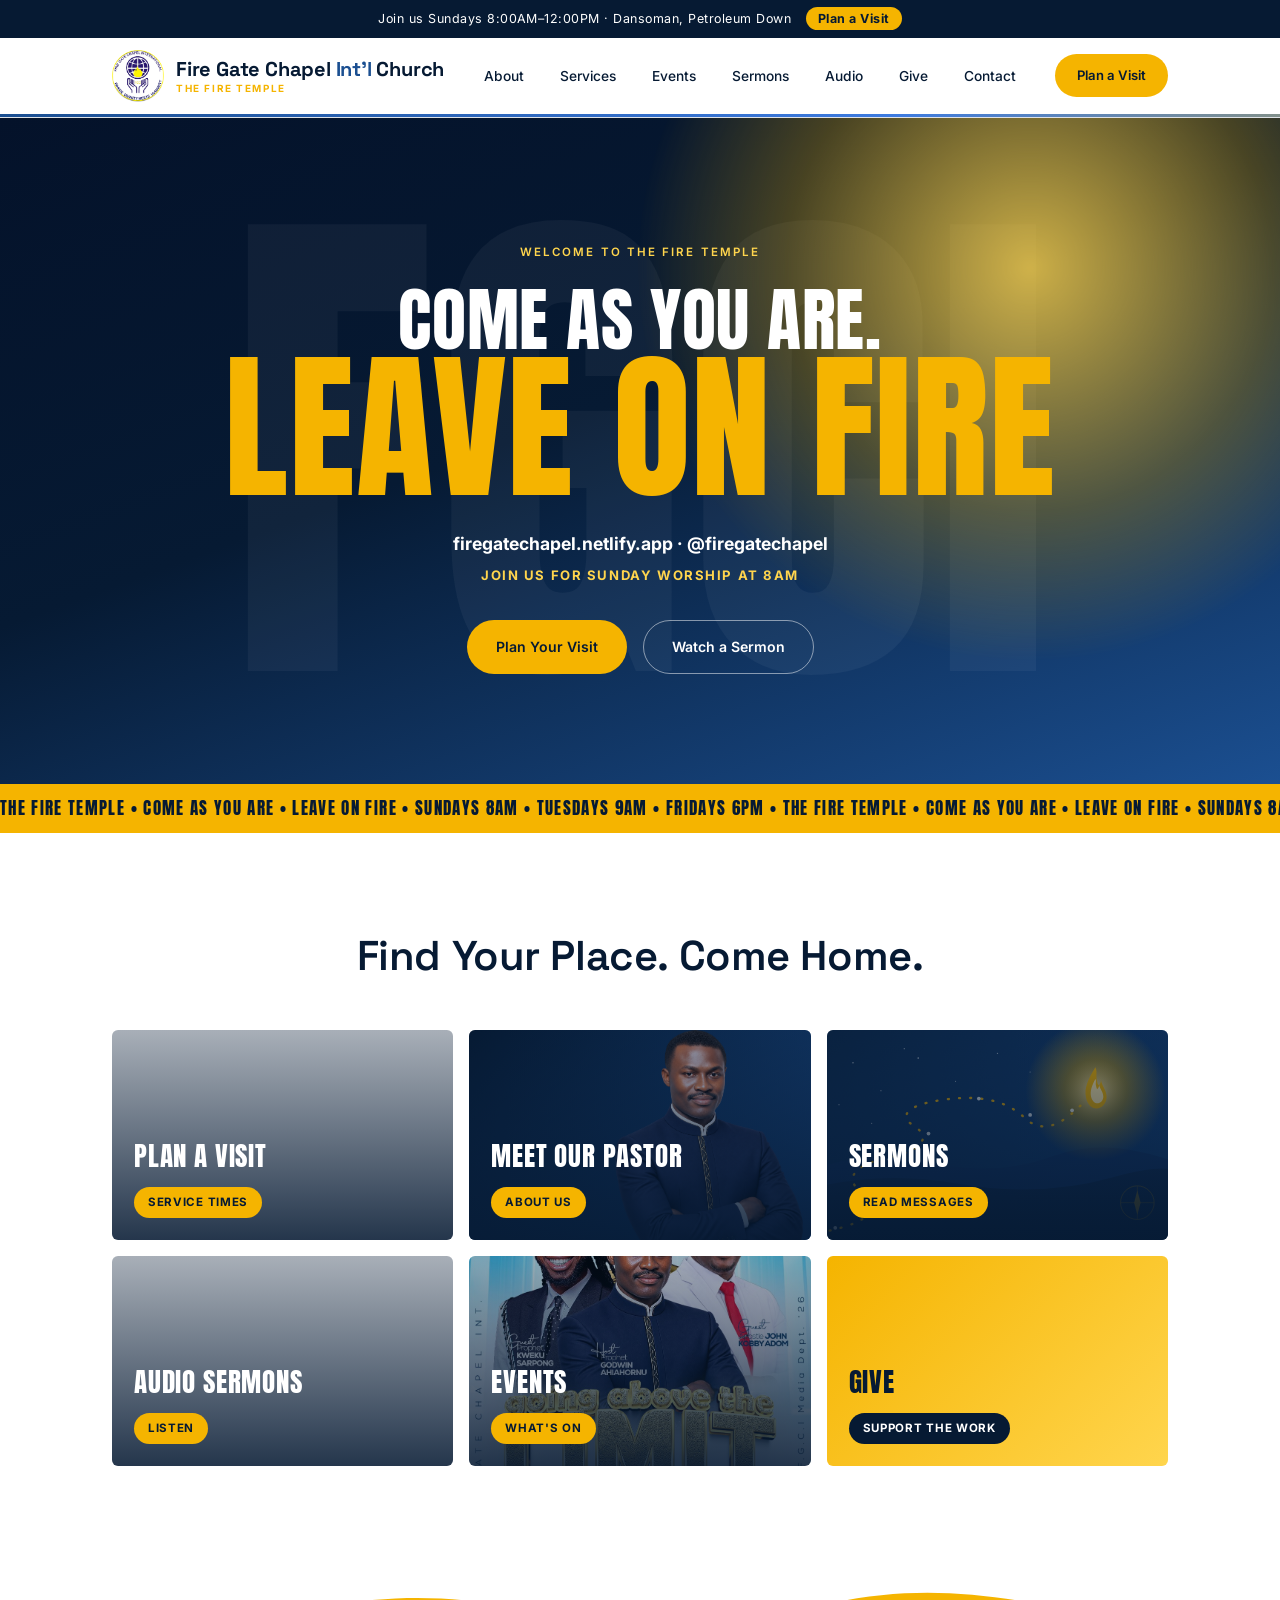
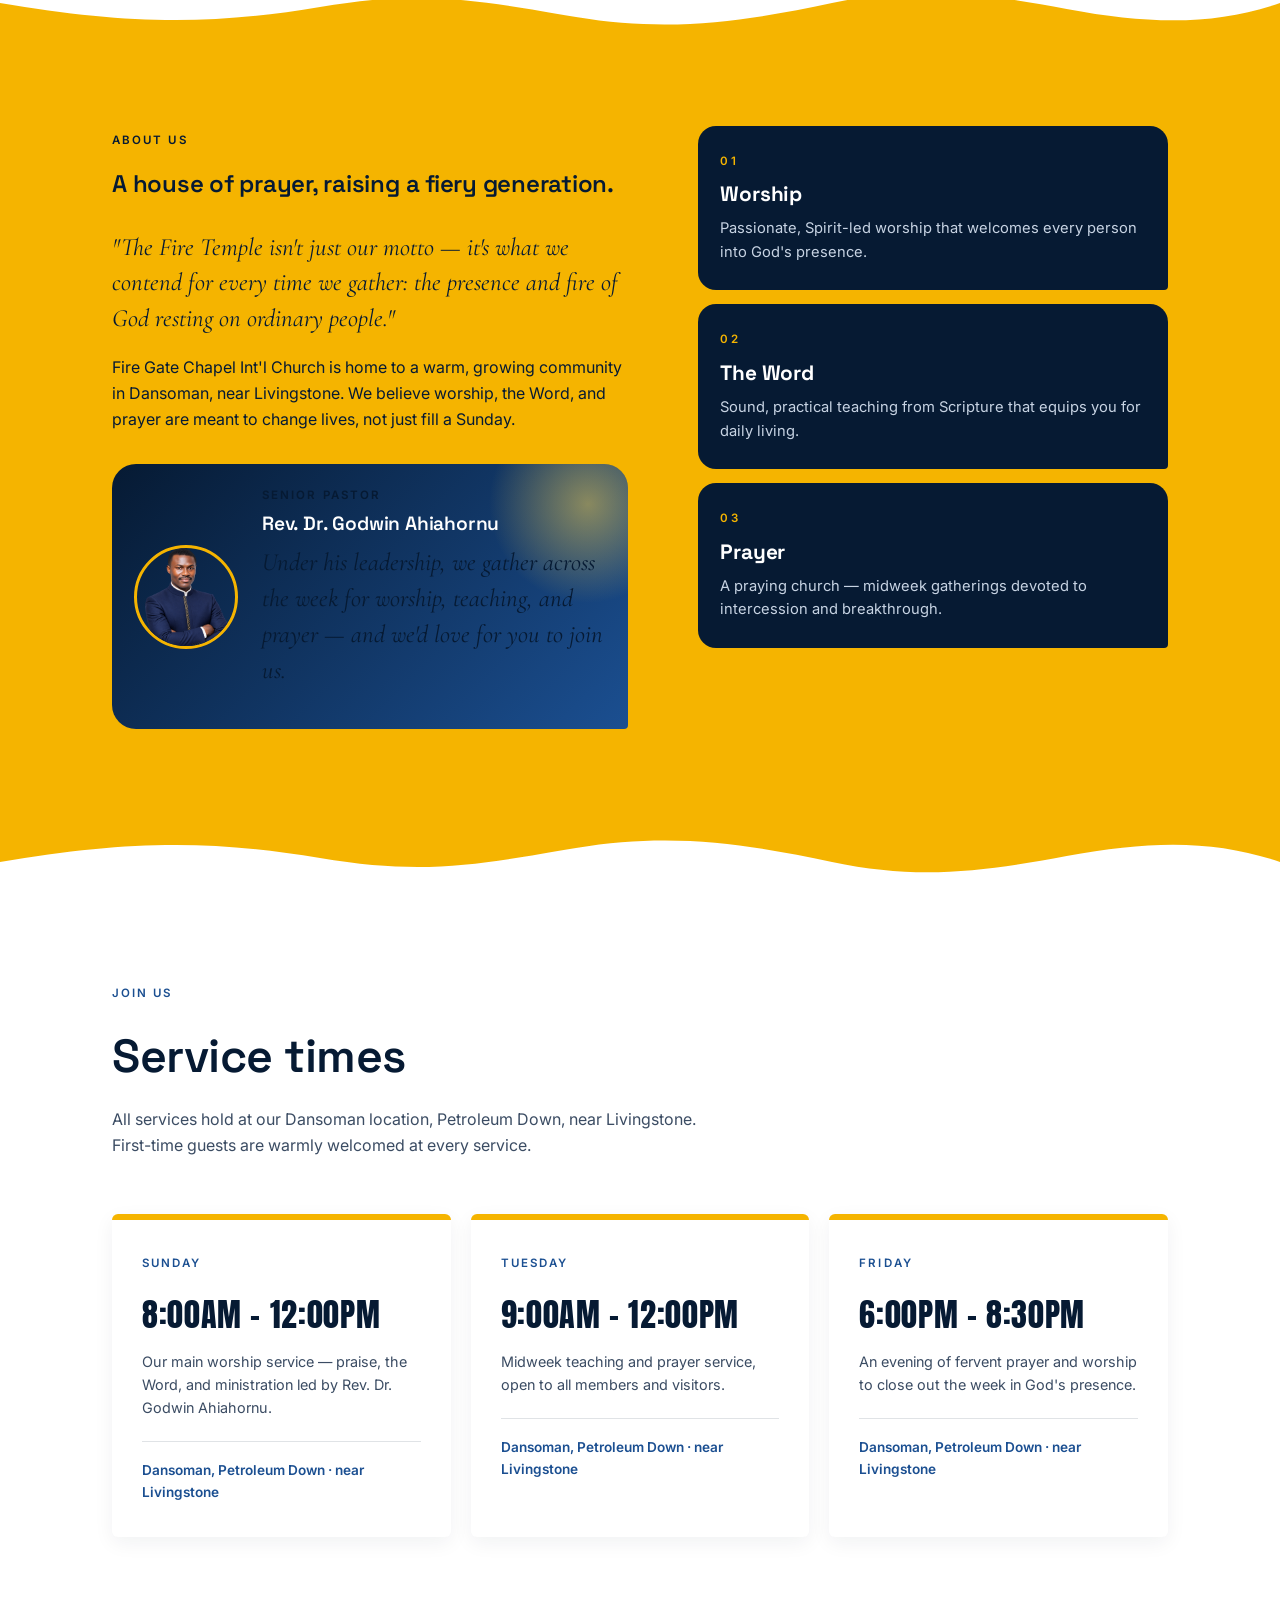
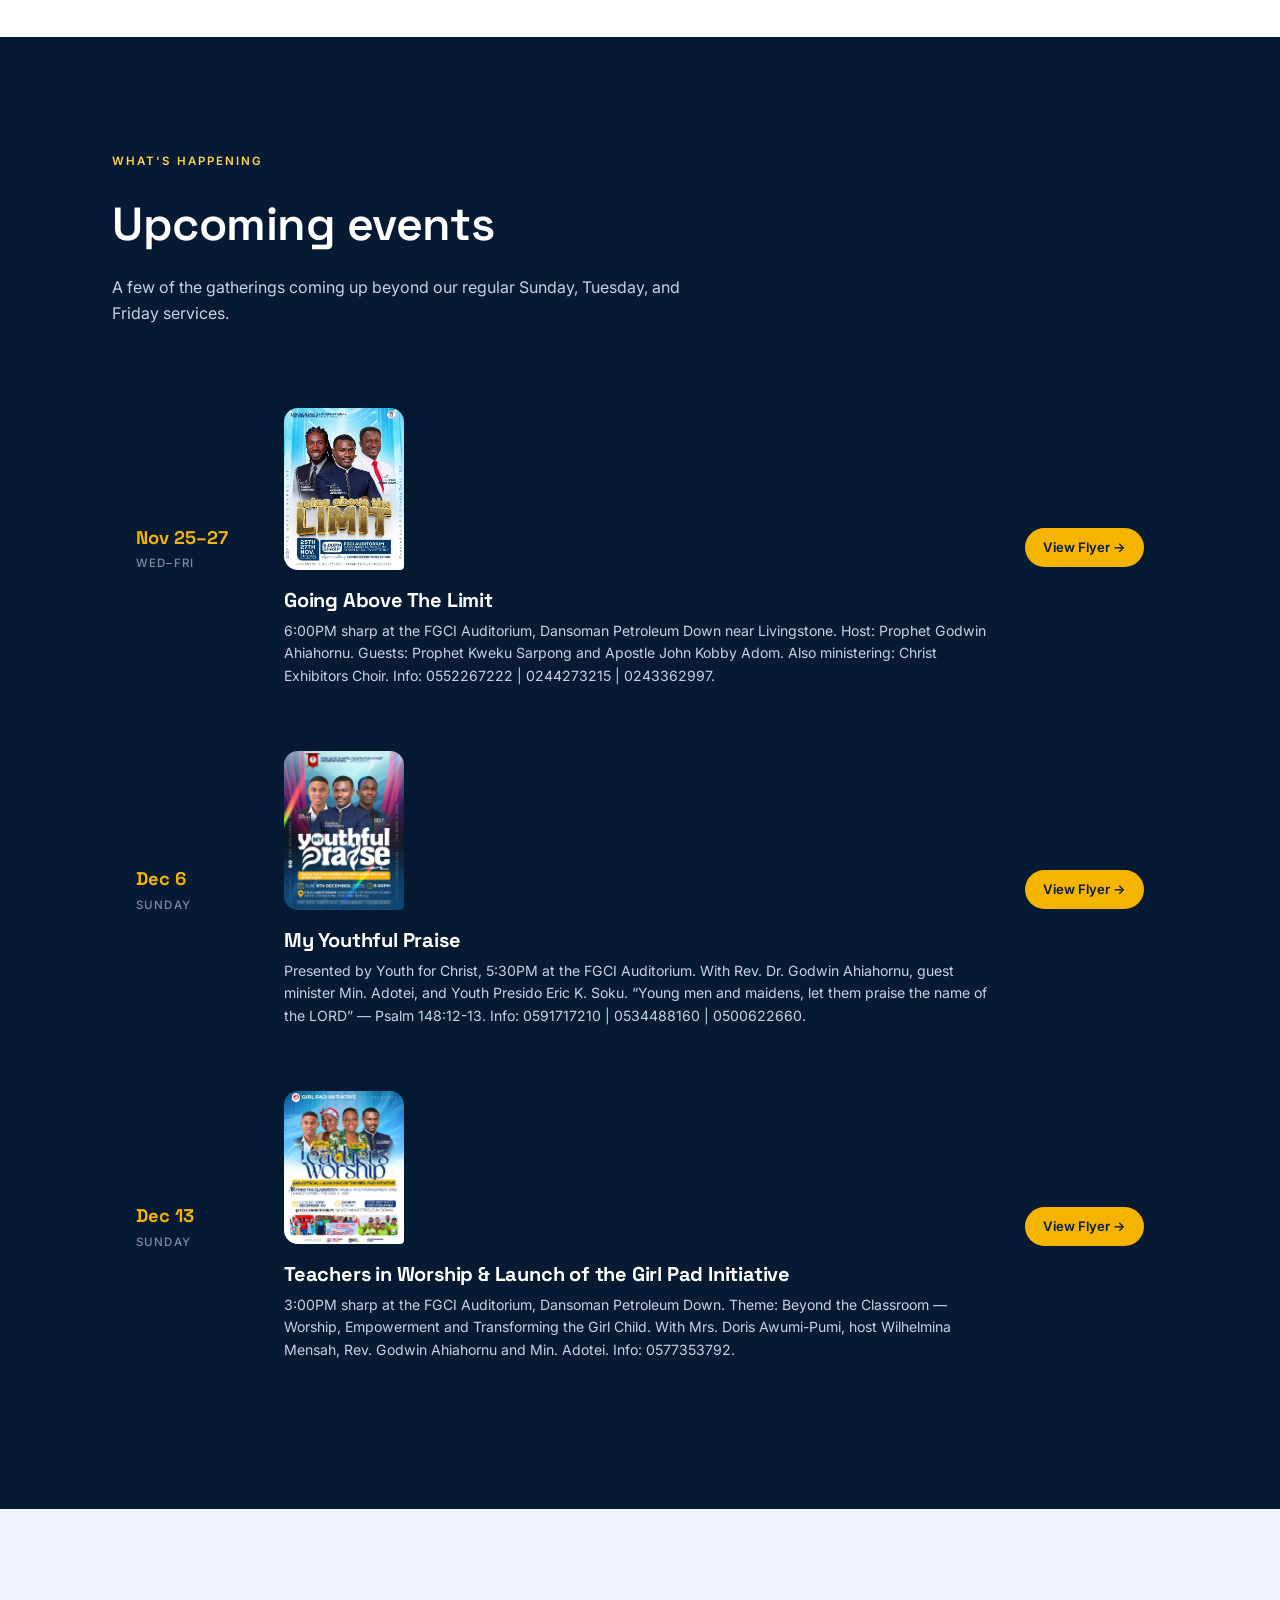
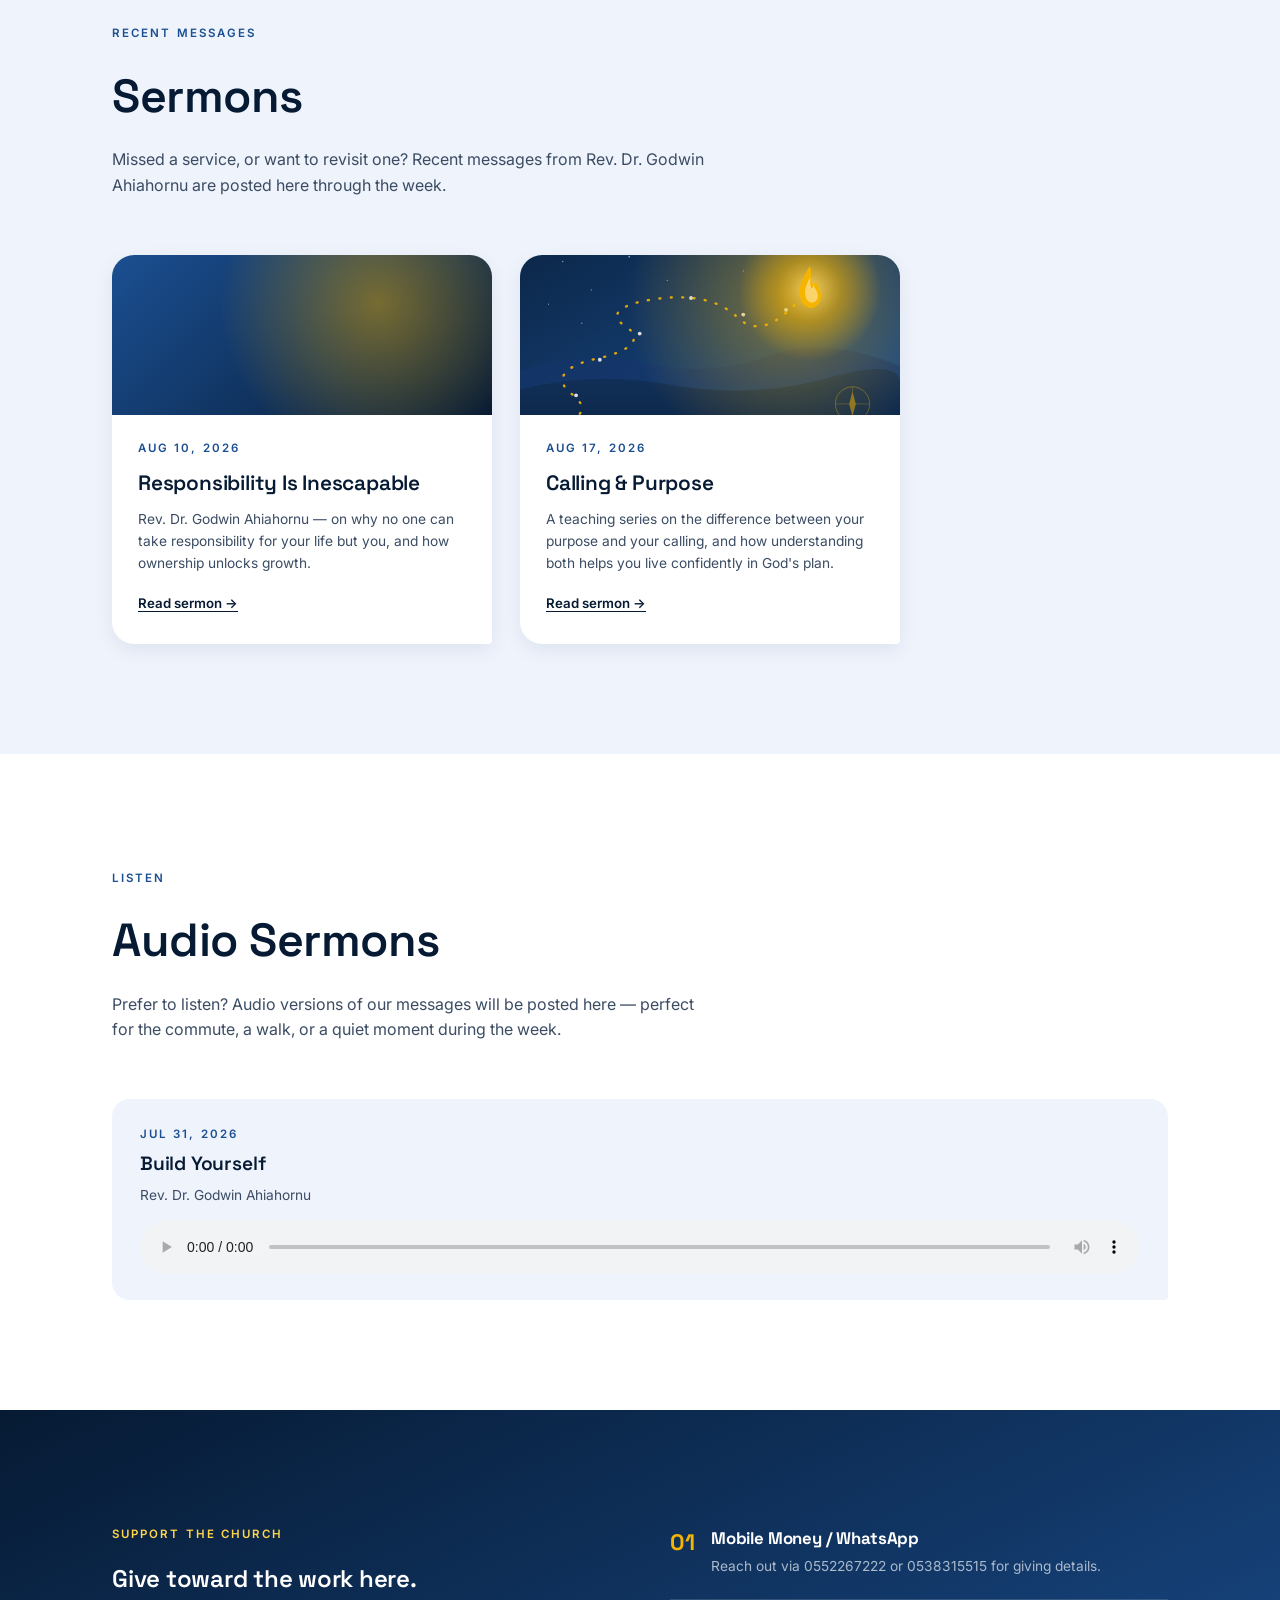
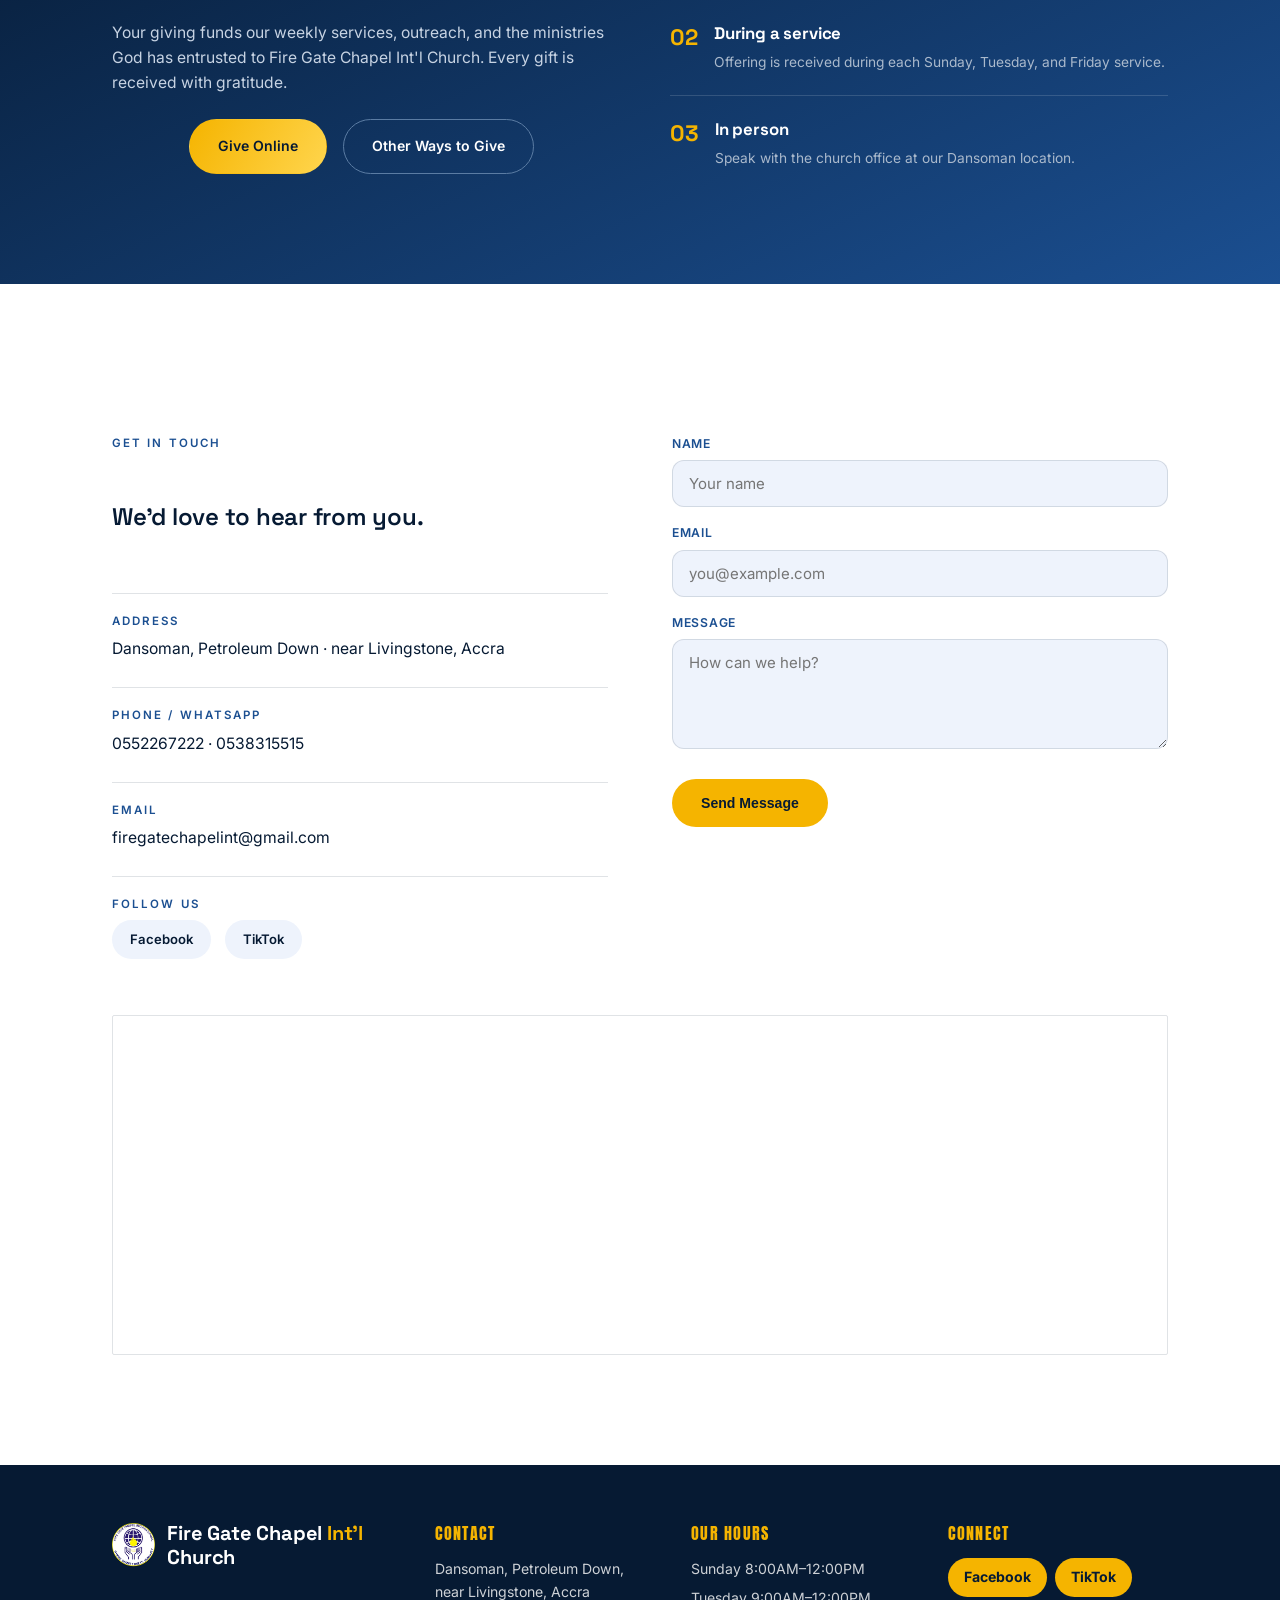
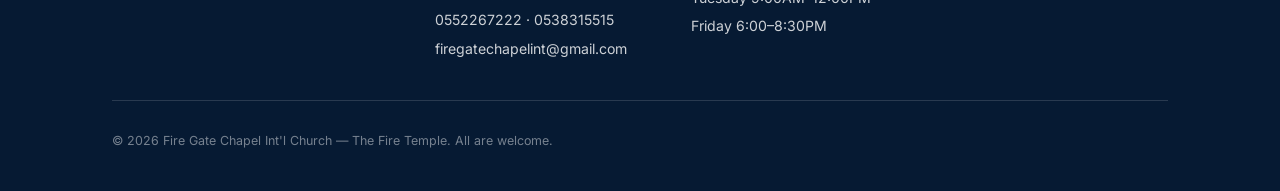
==== commit 62eadd9d: "Add files via upload" ====
--- a/index.html
+++ b/index.html
@@ -50,7 +50,7 @@
     <a class="tile" href="#about" style="--bg:url('pastor.png') right top/auto 120% no-repeat,linear-gradient(135deg,#061A33,#1B4F91)"><b>Meet Our Pastor</b><span>ABOUT US</span></a>
     <a class="tile" href="#sermons" style="--bg:url('sermon-calling-purpose-cover.svg')"><b>Sermons</b><span>READ MESSAGES</span></a>
     <a class="tile" href="#audio-sermons"><b>Audio Sermons</b><span>LISTEN</span></a>
-    <a class="tile" href="#events" style="--bg:url('season-of-travail-flyer.jpg')"><b>Events</b><span>WHAT'S ON</span></a>
+    <a class="tile" href="#events" style="--bg:url('event-going-above-the-limit.jpg')"><b>Events</b><span>WHAT'S ON</span></a>
     <a class="tile gold" href="#give"><b>Give</b><span>SUPPORT THE WORK</span></a>
   </div>
 </div></section>
@@ -133,21 +133,31 @@
     </div>
     <div class="event-list">
       <div class="event-row reveal">
-        <div class="event-date">Sep 23&ndash;27<span>Wed&ndash;Sun</span></div>
+        <div class="event-date">Nov 25&ndash;27<span>Wed&ndash;Fri</span></div>
         <div class="event-info">
-          <img src="season-of-travail-flyer.jpg" alt="Season of Travail (Birthing Potentials) event flyer" class="event-flyer-thumb">
-          <h3>Season of Travail (3 Days) &mdash; "Birthing Potentials"</h3>
-          <p>Three days of fervent, travailing prayer and the Word, with Apostle Lawrence Brown (guest minister) and Prophet Godwin Ahiahornu (host). Wed&ndash;Fri at 6:00PM, Sunday at 8:00AM, at the FGCI Auditorium, Dansoman, Petroleum near Livingstone.</p>
-        </div>
-        <a class="event-link" href="season-of-travail-flyer.jpg" target="_blank" rel="noopener">View Flyer &rarr;</a>
+          <img src="event-going-above-the-limit.jpg" alt="Going Above The Limit flyer" class="event-flyer-thumb">
+          <h3>Going Above The Limit</h3>
+          <p>6:00PM sharp at the FGCI Auditorium, Dansoman Petroleum Down near Livingstone. Host: Prophet Godwin Ahiahornu. Guests: Prophet Kweku Sarpong and Apostle John Kobby Adom. Also ministering: Christ Exhibitors Choir. Info: 0552267222 | 0244273215 | 0243362997.</p>
+        </div>
+        <a class="event-link" href="event-going-above-the-limit.jpg" target="_blank" rel="noopener">View Flyer &rarr;</a>
       </div>
       <div class="event-row reveal">
-        <div class="event-date">[Add date]<span>November</span></div>
+        <div class="event-date">Dec 6<span>Sunday</span></div>
         <div class="event-info">
-          <h3>Annual Conference: Going Above The Limit</h3>
-          <p>Our flagship yearly gathering, calling believers beyond every ceiling life has placed on them. Through powerful ministration and teaching, we'll press into a season of breakthrough, faith, and going above every limit standing in the way of God's best for you.</p>
-        </div>
-        <a class="event-link" href="#contact">Details &rarr;</a>
+          <img src="event-my-youthful-praise.jpg" alt="My Youthful Praise flyer" class="event-flyer-thumb">
+          <h3>My Youthful Praise</h3>
+          <p>Presented by Youth for Christ, 5:30PM at the FGCI Auditorium. With Rev. Dr. Godwin Ahiahornu, guest minister Min. Adotei, and Youth Presido Eric K. Soku. &ldquo;Young men and maidens, let them praise the name of the LORD&rdquo; &mdash; Psalm 148:12-13. Info: 0591717210 | 0534488160 | 0500622660.</p>
+        </div>
+        <a class="event-link" href="event-my-youthful-praise.jpg" target="_blank" rel="noopener">View Flyer &rarr;</a>
+      </div>
+      <div class="event-row reveal">
+        <div class="event-date">Dec 13<span>Sunday</span></div>
+        <div class="event-info">
+          <img src="event-teachers-in-worship.jpg" alt="Teachers in Worship &amp; Launch of the Girl Pad Initiative flyer" class="event-flyer-thumb">
+          <h3>Teachers in Worship &amp; Launch of the Girl Pad Initiative</h3>
+          <p>3:00PM sharp at the FGCI Auditorium, Dansoman Petroleum Down. Theme: Beyond the Classroom &mdash; Worship, Empowerment and Transforming the Girl Child. With Mrs. Doris Awumi-Pumi, host Wilhelmina Mensah, Rev. Godwin Ahiahornu and Min. Adotei. Info: 0577353792.</p>
+        </div>
+        <a class="event-link" href="event-teachers-in-worship.jpg" target="_blank" rel="noopener">View Flyer &rarr;</a>
       </div>
     </div>
   </div>
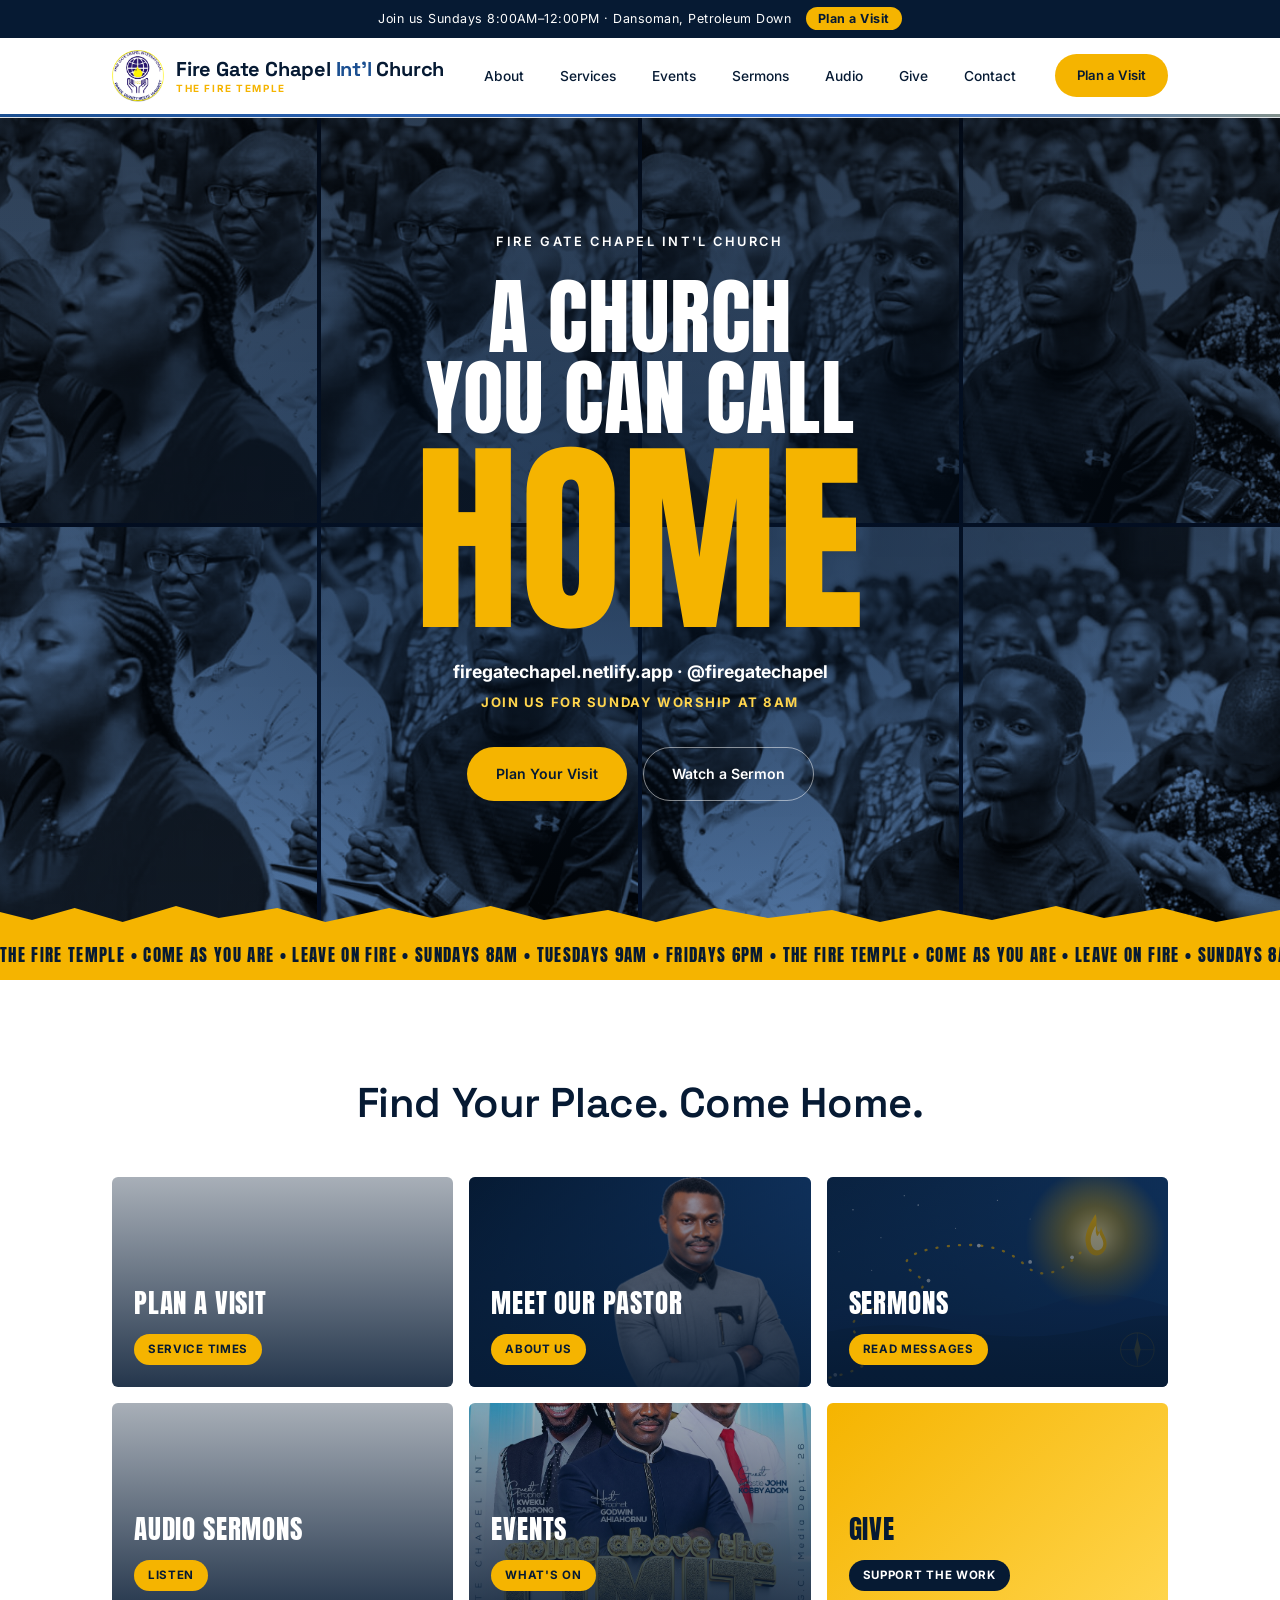
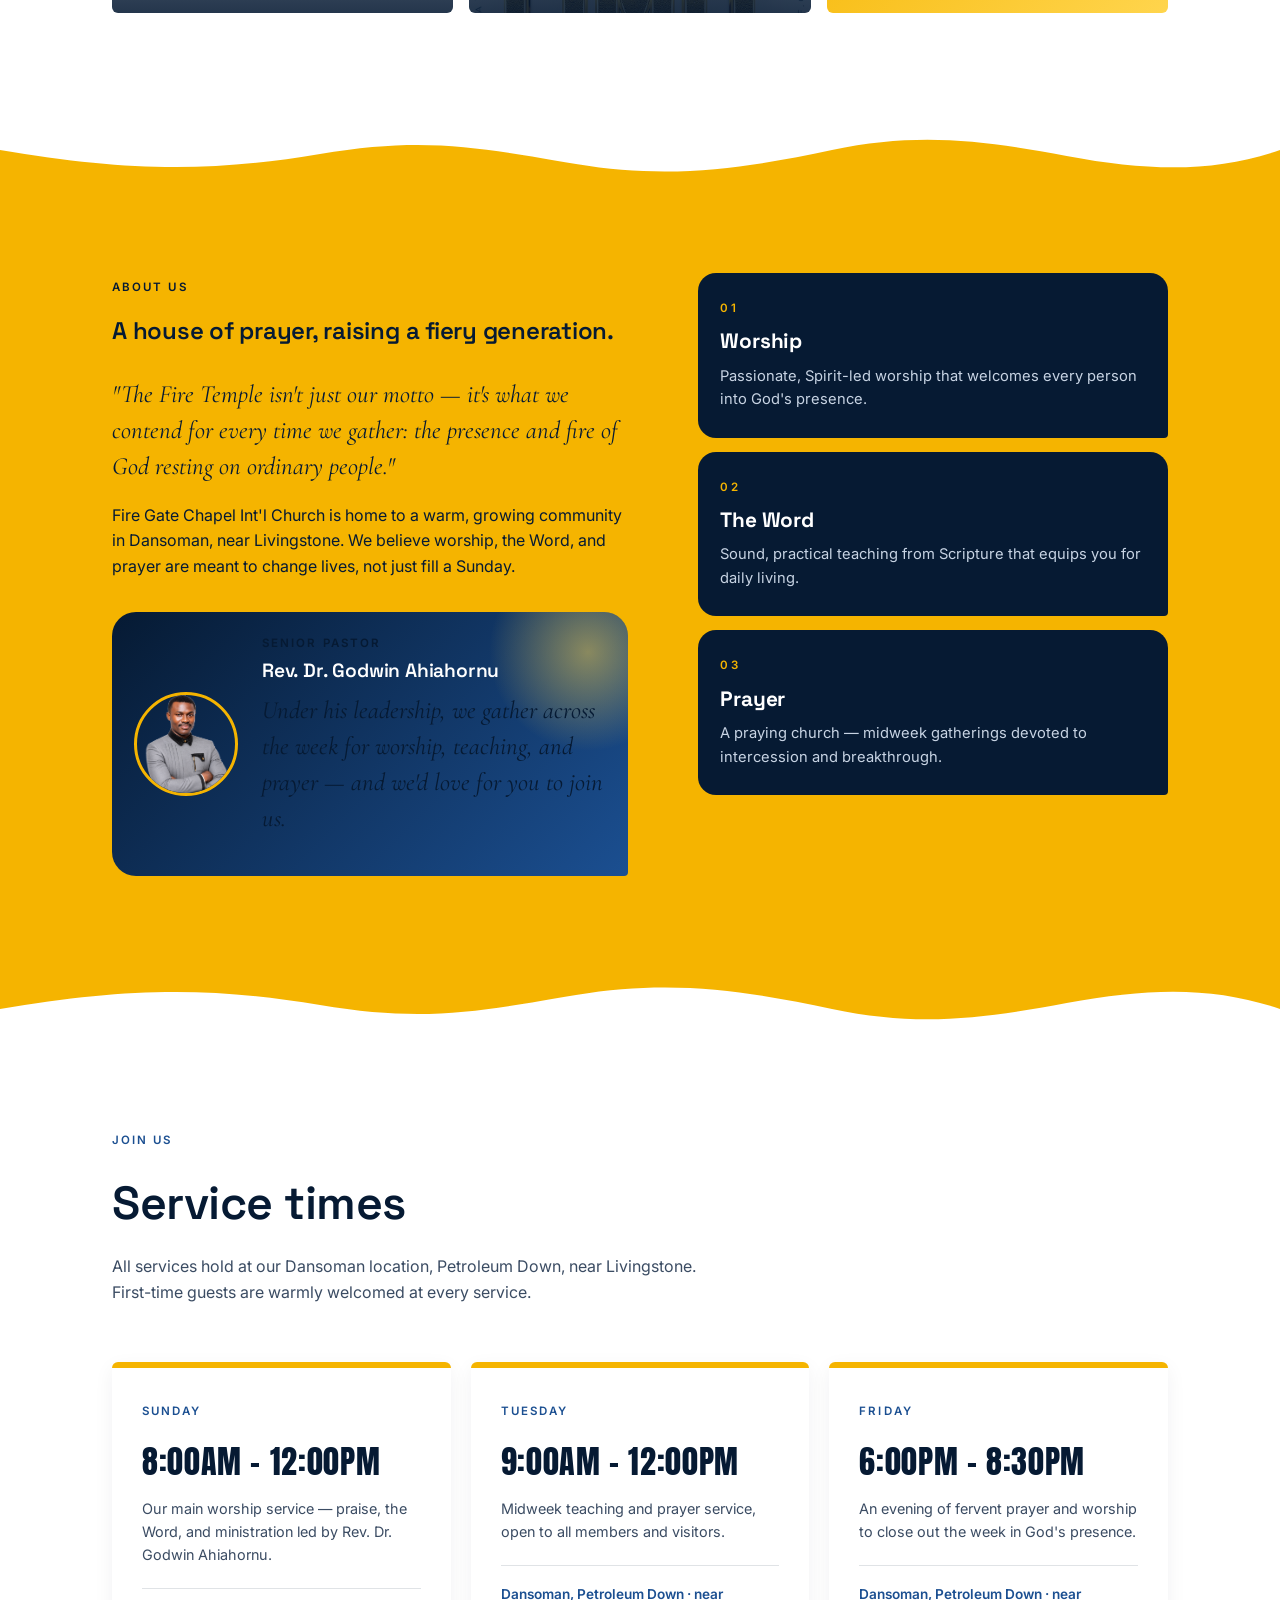
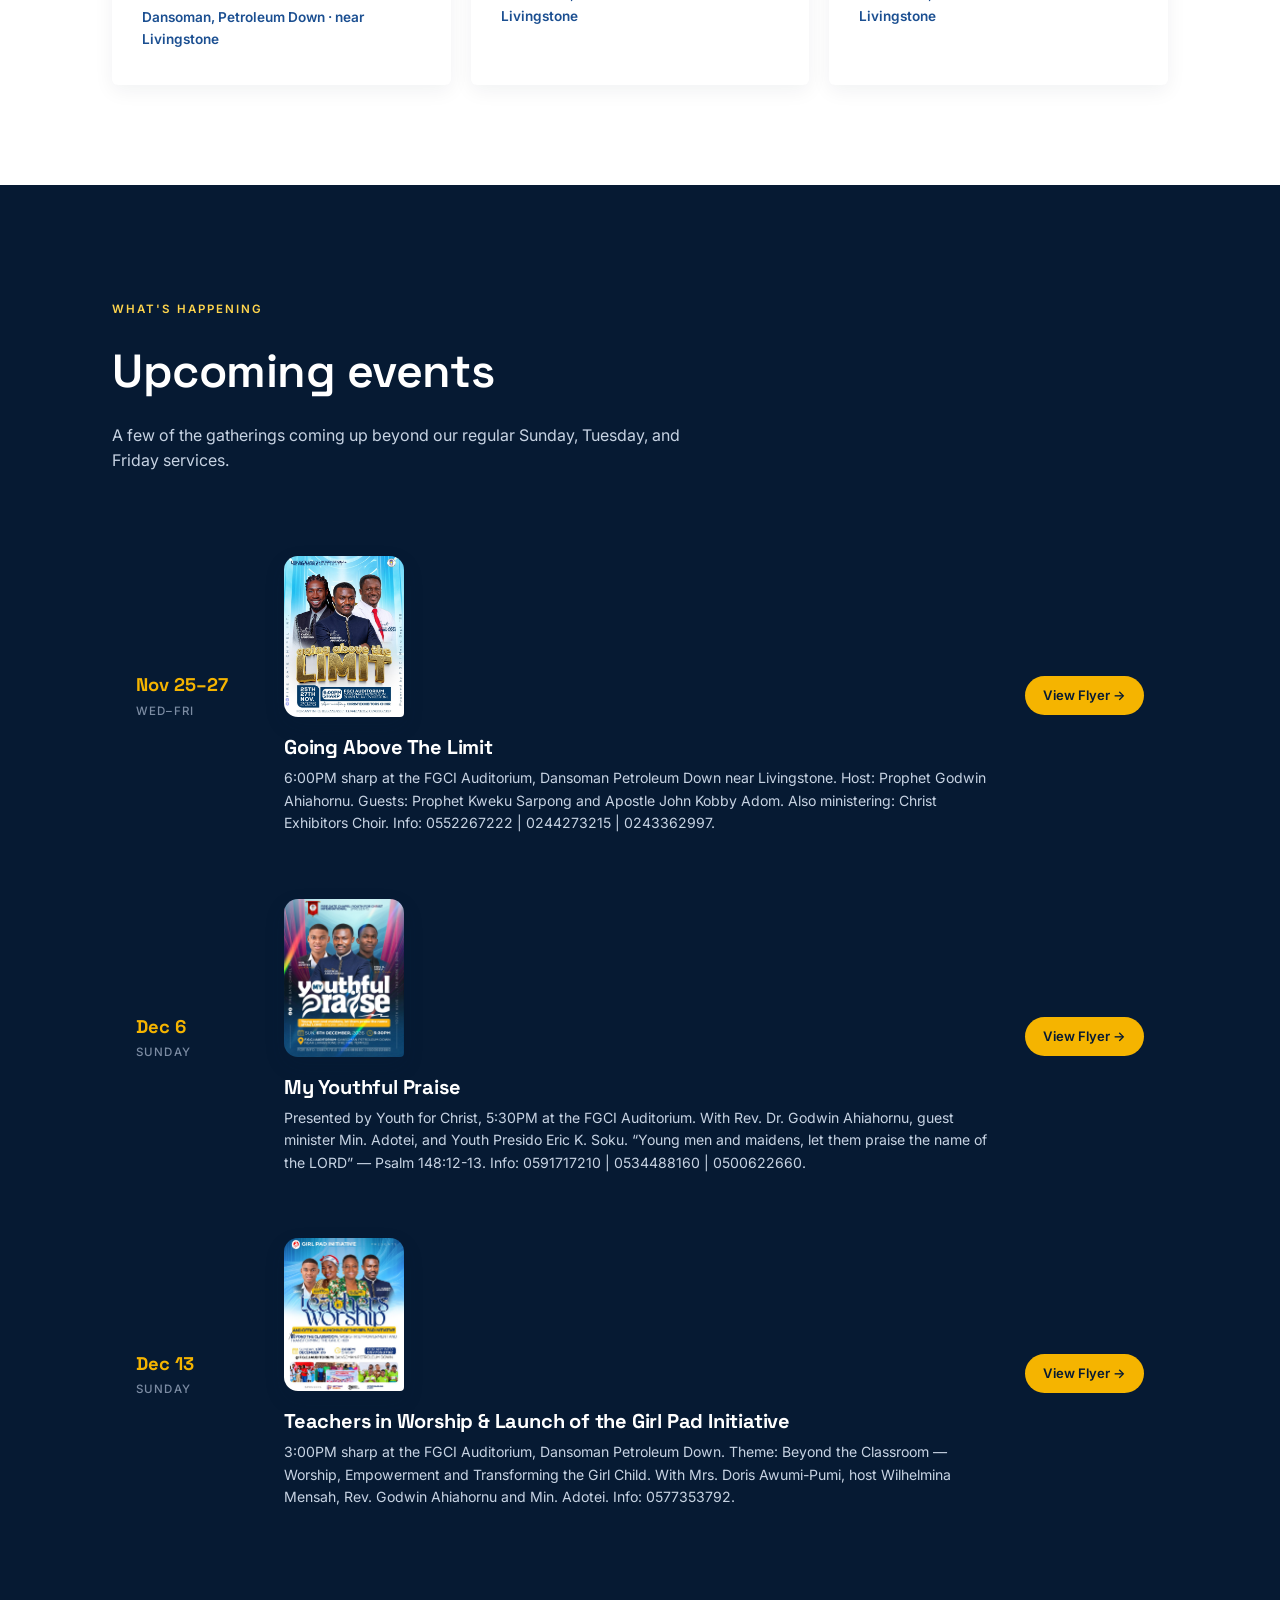
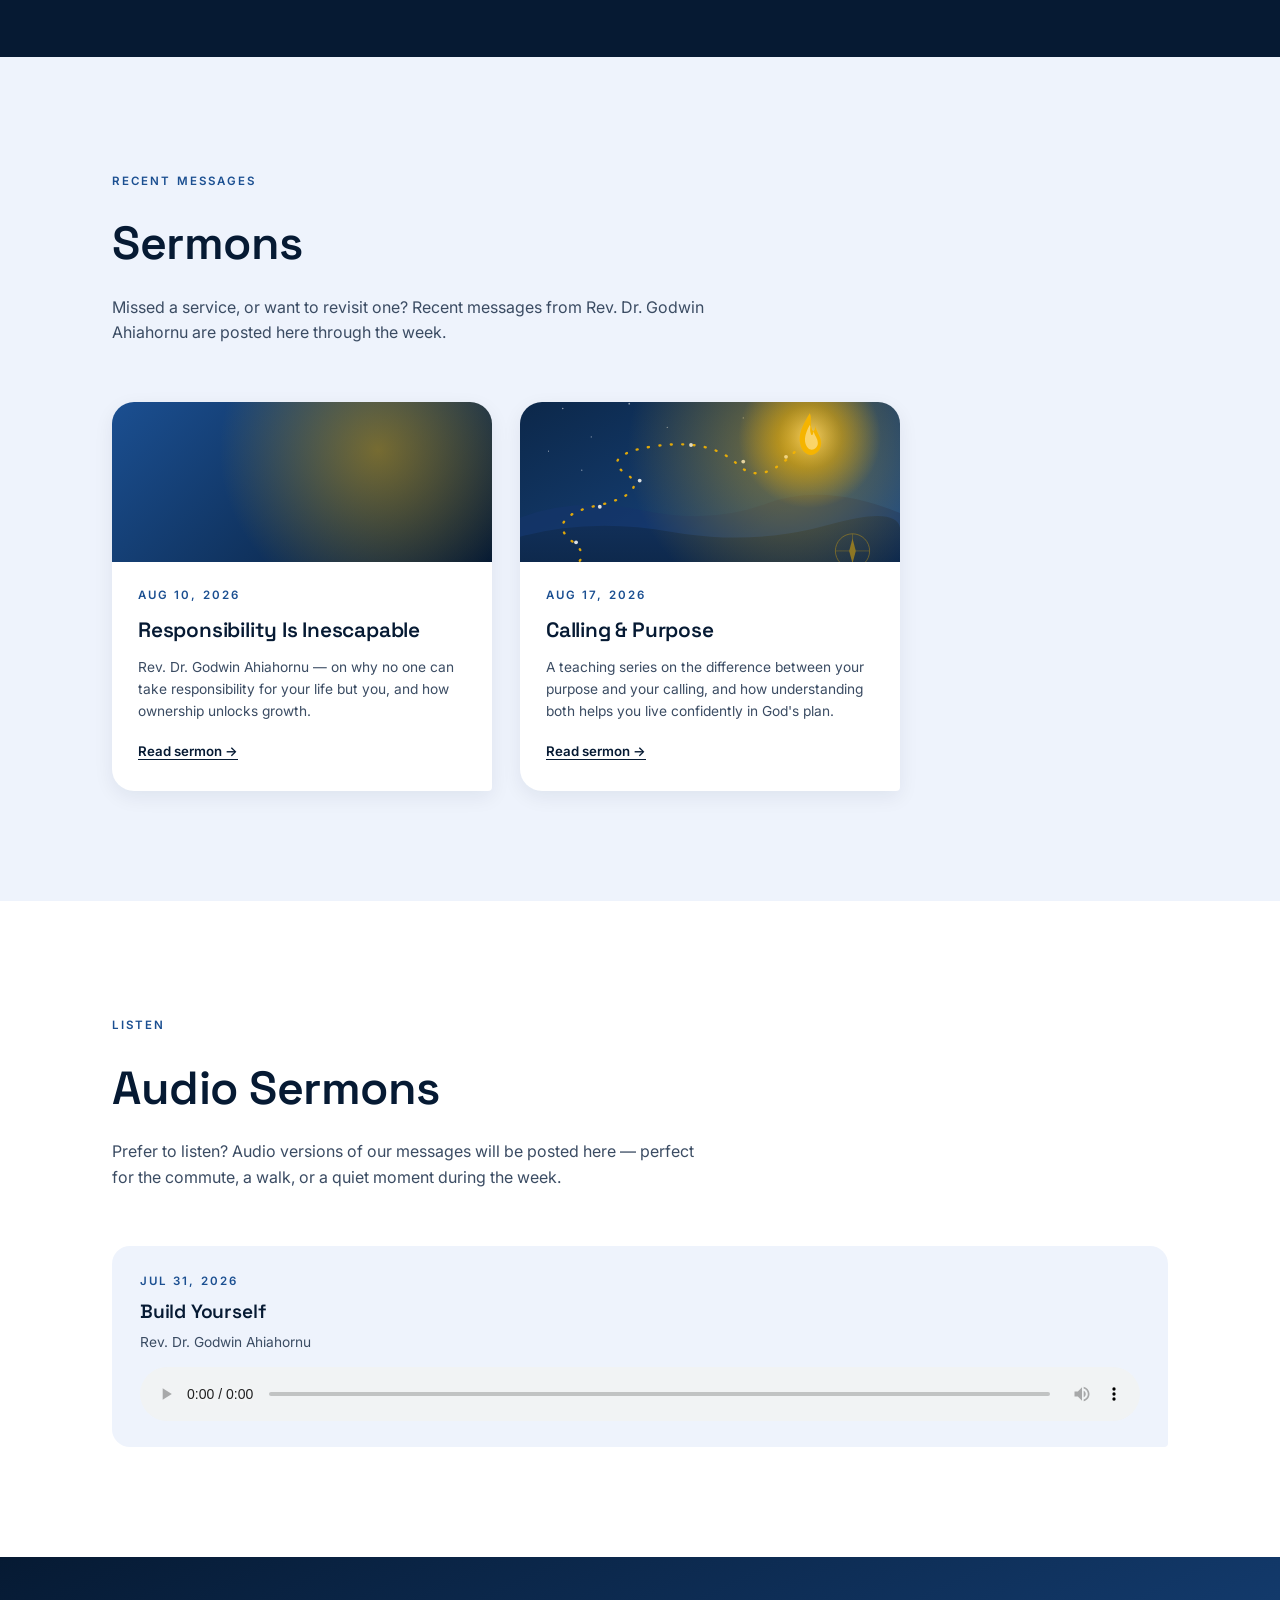
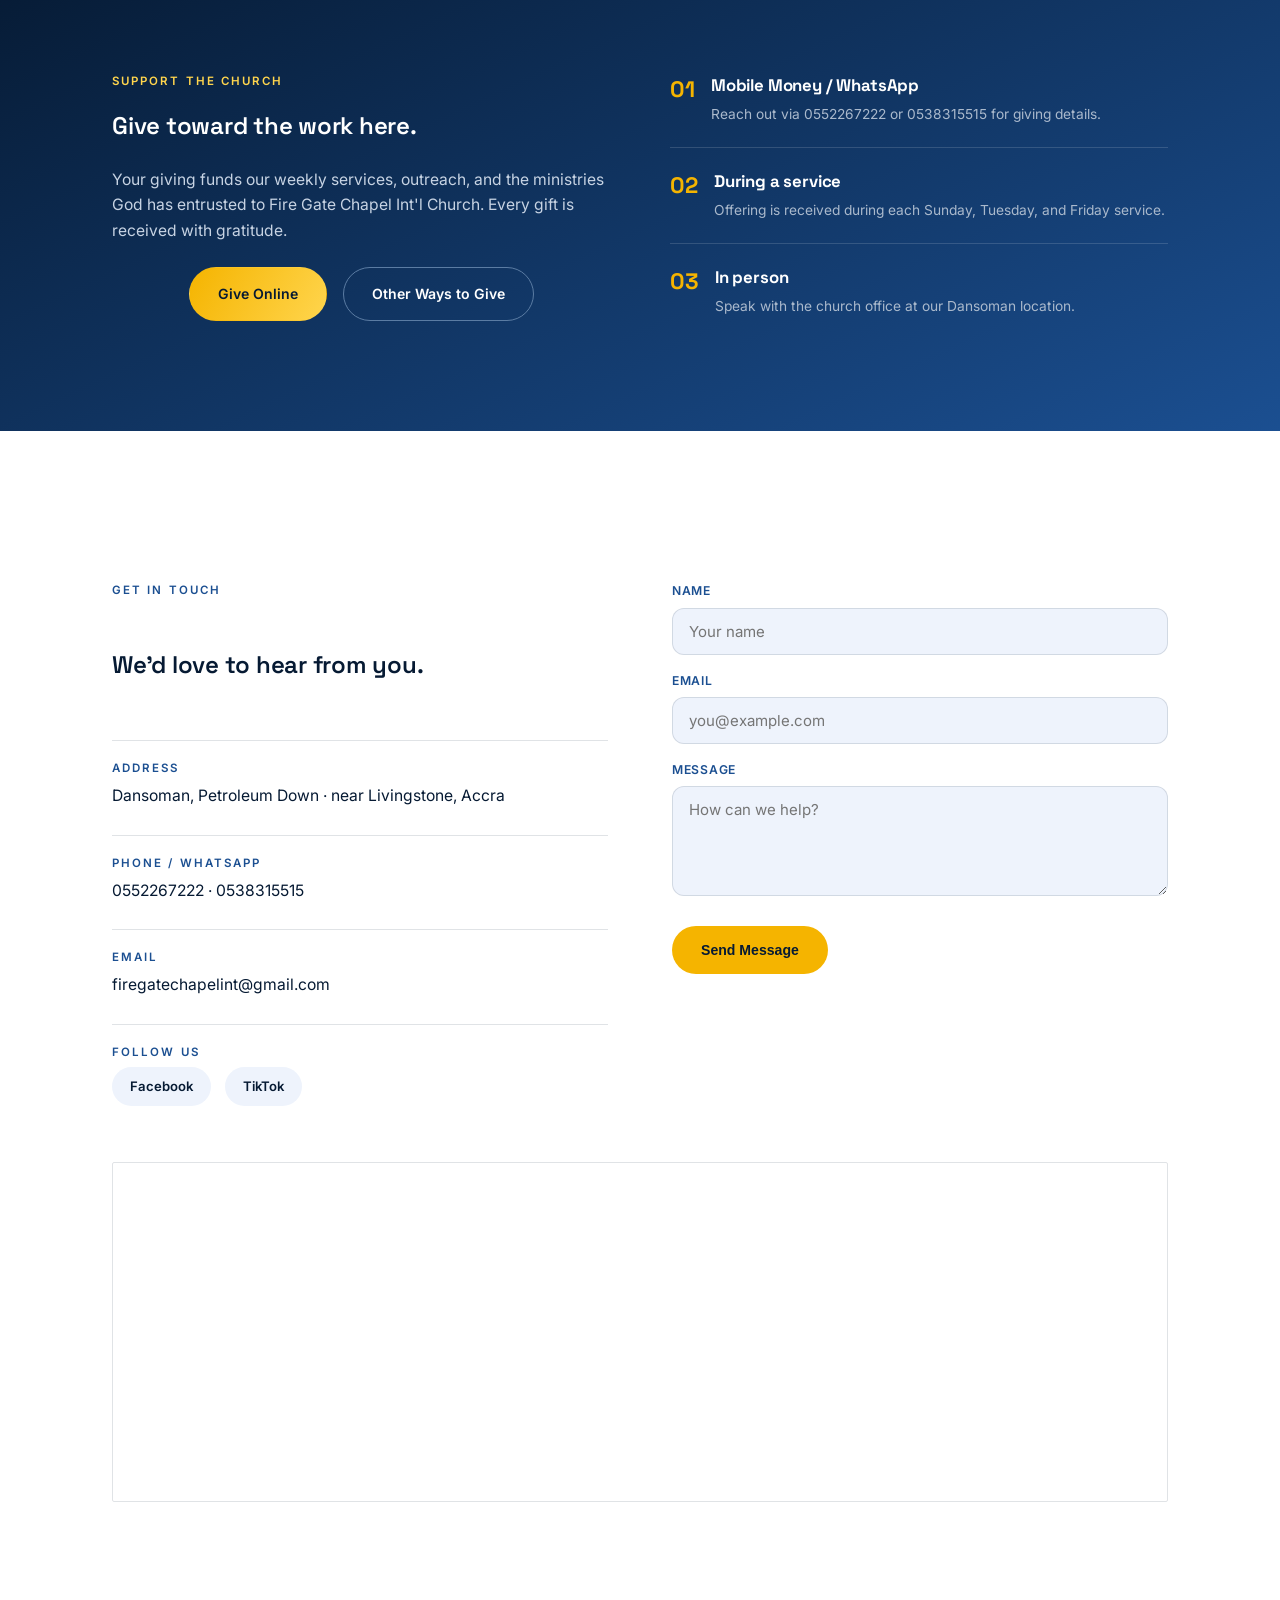
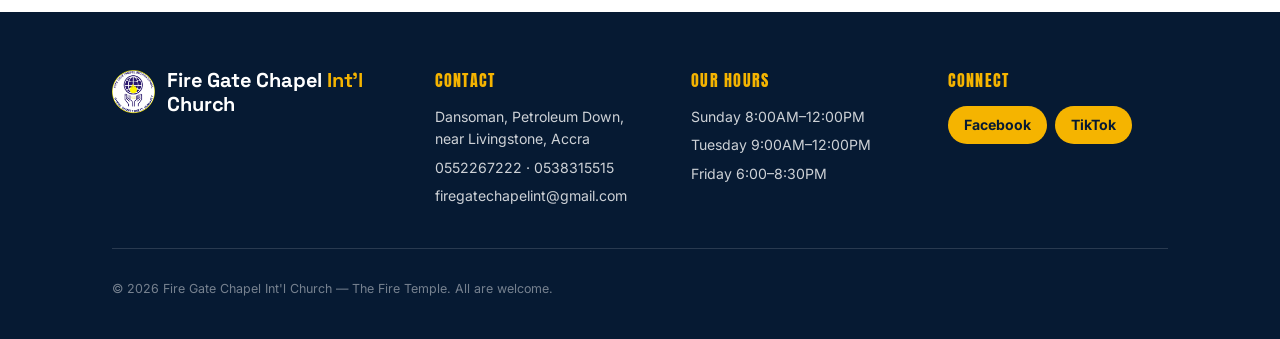
==== commit 48a9fedf: "Add files via upload" ====
--- a/index.html
+++ b/index.html
@@ -33,10 +33,10 @@
 </header>
 
 <section class="hero">
-  <div class="glow" aria-hidden="true"></div>
+  <div class="collage" aria-hidden="true"><i style="--p:8% 70%"></i><i style="--p:34% 45%"></i><i style="--p:56% 55%"></i><i style="--p:90% 60%"></i><i style="--p:20% 100%"></i><i style="--p:72% 90%"></i><i style="--p:46% 5%"></i><i style="--p:100% 15%"></i></div>
   <div class="wrap hero-inner">
-    <span class="eyebrow">Welcome to the Fire Temple</span>
-    <h1>Come as you are.<em>Leave on fire</em></h1>
+    <span class="eyebrow">Fire Gate Chapel Int'l Church</span>
+    <h1>A church<br>you can call<em>Home</em></h1>
     <p class="tag">firegatechapel.netlify.app &middot; @firegatechapel</p>
     <p class="tag2">Join us for Sunday worship at 8AM</p>
     <div class="hero-actions"><a class="btn btn-primary" href="#services">Plan Your Visit</a><a class="btn btn-ghost" href="#sermons">Watch a Sermon</a></div>
--- a/style.css
+++ b/style.css
@@ -619,3 +619,17 @@
 .fcols a.fb{display:inline-block;background:var(--yellow);color:var(--ink);font-weight:700;padding:8px 16px;border-radius:100px;margin-right:8px}
 @media(max-width:860px){.tile-grid{grid-template-columns:1fr 1fr}.fcols{grid-template-columns:1fr 1fr}}
 @media(max-width:520px){.tile-grid,.fcols{grid-template-columns:1fr}}
+
+/* ===== HERO PHOTO COLLAGE ===== */
+.hero{background:var(--ink);padding:110px 0 130px}
+.hero::before{content:none}
+.collage{position:absolute;inset:0;display:grid;grid-template-columns:repeat(4,1fr);grid-template-rows:repeat(2,1fr);gap:4px}
+.collage i{background:url('congregation.jpg') var(--p)/260% auto;filter:grayscale(1) contrast(1.15)}
+.collage::after{content:"";position:absolute;inset:0;background:linear-gradient(180deg,rgba(6,26,51,.82),rgba(27,79,145,.72));mix-blend-mode:multiply}
+.collage::before{content:"";position:absolute;inset:0;z-index:1;background:radial-gradient(ellipse at center,rgba(6,26,51,.55),rgba(6,26,51,.15) 70%)}
+.hero-inner{z-index:2}
+.hero .eyebrow{color:#fff;letter-spacing:.2em;font-size:.8rem}
+.hero h1{font-size:clamp(2.6rem,7vw,5.2rem);line-height:.98}
+.hero h1 em{font-size:clamp(5.5rem,22vw,13rem);line-height:.9;margin-top:6px}
+.hero::after{content:"";position:absolute;left:0;right:0;bottom:-1px;height:34px;z-index:3;background:url("data:image/svg+xml,%3Csvg xmlns='http://www.w3.org/2000/svg' viewBox='0 0 1200 34' preserveAspectRatio='none'%3E%3Cpath d='M0 34V14l30 8 40-12 45 14 50-16 40 12 55-10 45 14 60-14 40 10 55-12 50 14 60-10 45 12 55-14 50 10 60-8 45 12 55-12 50 10 60-14 45 12 55-10 50 14 60-12 45 8 55-12 35 8V34z' fill='%23F5B400'/%3E%3C/svg%3E") center/100% 100%}
+@media(max-width:700px){.collage{grid-template-columns:repeat(2,1fr);grid-template-rows:repeat(4,1fr)}}
